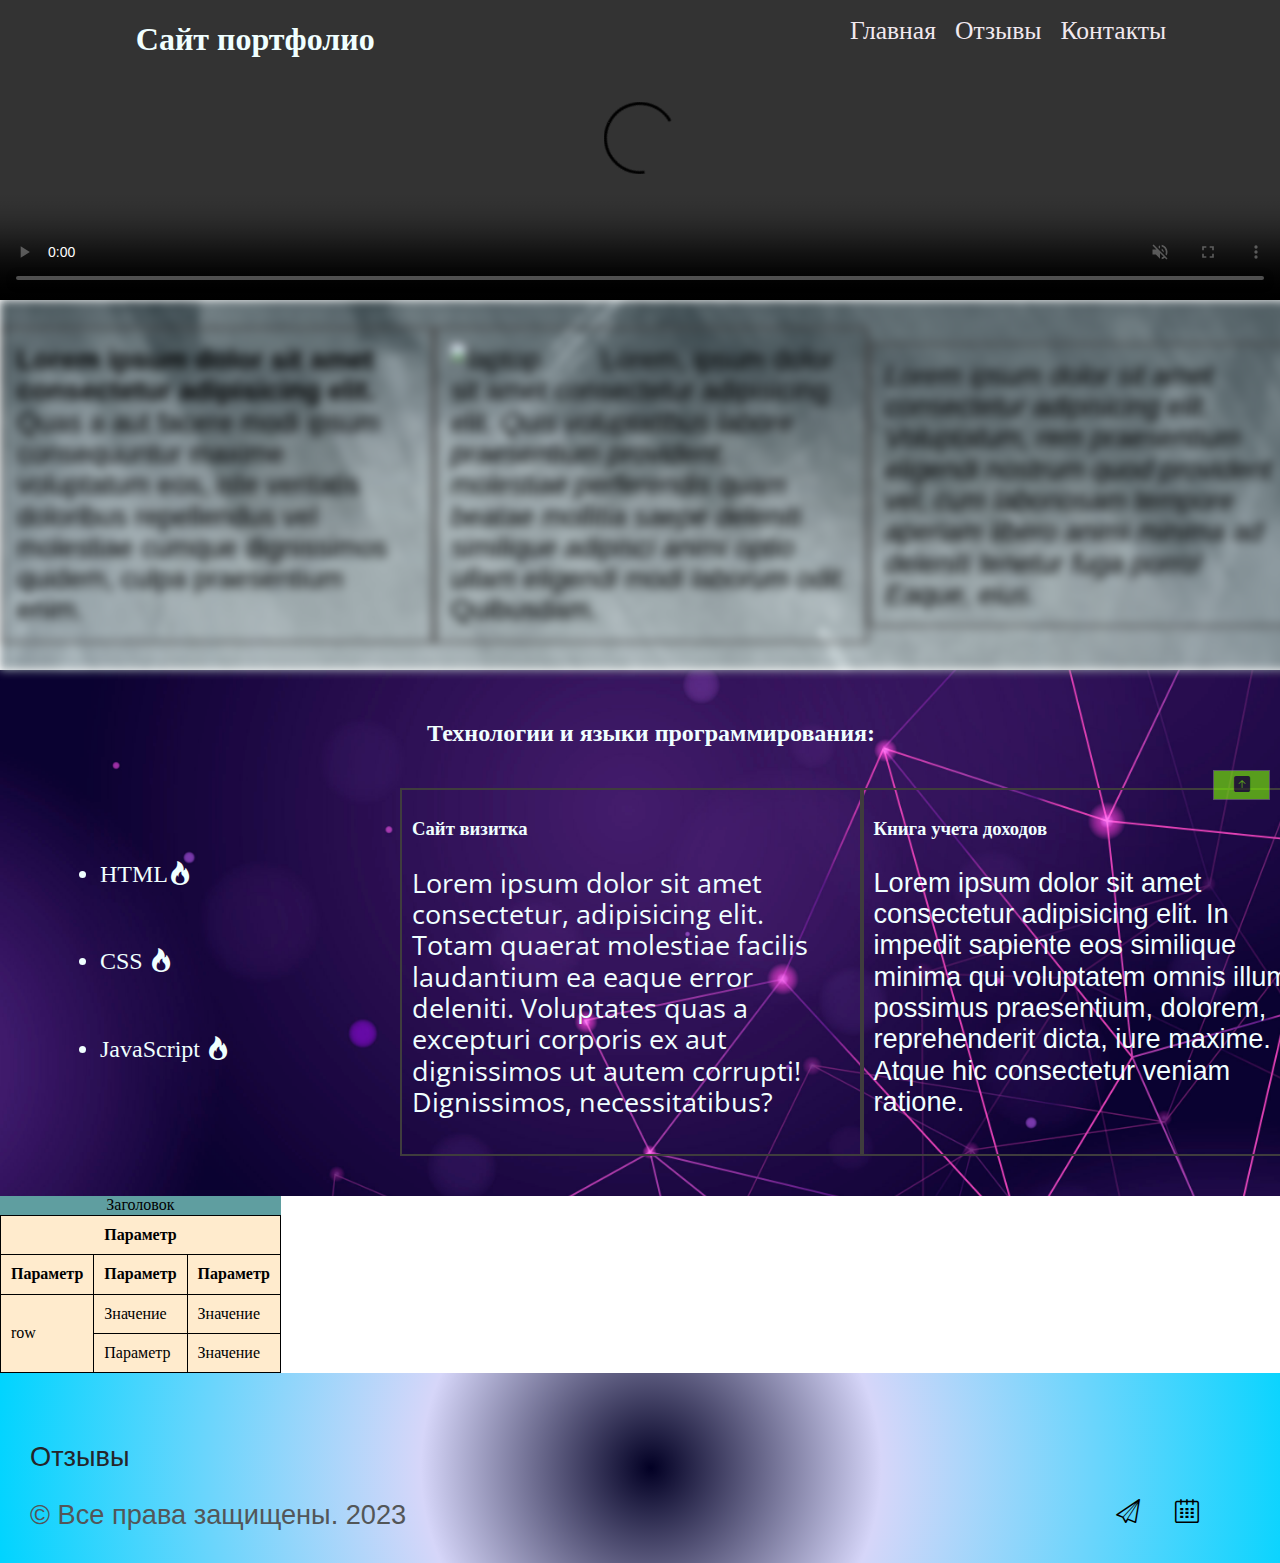
==== index.html @ 44b33fc6 "1-html-css-hw3.13" ====
<!DOCTYPE html>
<html lang="en">
  <head>
    <meta charset="UTF-8" />
    <meta name="viewport" content="width=device-width, initial-scale=1.0" />
    <!-- <link rel="stylesheet" href="./global.css" /> -->
    <link rel="stylesheet" href="./style.css" />
    <!-- <link rel="stylesheet" href="./media-mobile.css" /> -->
    <link rel="stylesheet" href="./normalize.css">
    <link rel="stylesheet" href="./font/opensans/opensans.css" />
    <link
      rel="stylesheet"
      href="https://cdn.jsdelivr.net/npm/bootstrap-icons@1.11.2/font/bootstrap-icons.min.css"
    />
    <link rel="stylesheet" href="./font/glyphter-font/css/Glyphter.css" />
    <title>Портфолио</title>
  </head>
  <body>
    <!-- start header -->
<div class="container">
    <header class="header_flex card" id="header">
      <h1>Сайт портфолио</h1>
      <input type="checkbox" class="menu-checkbox" id="menu-checkbox">
      <label for="menu-checkbox" class="lines-container"><span class="lines-item"></span></label>
      <div class="header_video">
        <video
          class="video"
          controls
          loop="loop"
          autoplay=""
          muted
          preload="metadata"
        >
          <source src="./video/videoback.mp4" type="video/mp4" />
          <source src="./video/videoback.mp4" type="video/webm" />

          <p>Ваш браузер не поддерживает HTML5 видео.</p>
        </video>
      </div>
      
      <ul class="menu">
        <li class="menu_link"><a href="#">Главная</a></li>
        <li class="menu_link"><a href="#">Отзывы</a></li>
        <li class="menu_link"><a href="#">Контакты</a></li>
      </ul>
    
    </header>

    <!-- end header -->

    <!-- start about -->
    <div class=" card about">
      <div class="blur-image program_lang_flex">
        <p>
          <span class="bold"
            >Lorem ipsum dolor sit amet consectetur adipisicing elit.</span
          >
          Quas a aut facere modi ipsum consequuntur maxime voluptatum eos, iste
          veritatis doloribus repellendus vel molestiae cumque dignissimos
          quidem, culpa praesentium enim.
        </p>
        <p>
          <img
            src="./img/high-blur.jpg"
            alt="laptop"
            width="150"
            class="flow-around"
          />
          Lorem, ipsum dolor sit amet consectetur adipisicing elit.<span
            class="italic"
          >
            Quis voluptatibus labore praesentium provident, molestiae
            perferendis quam beatae mollitia saepe deleniti similique adipisci
            animi optio ullam eligendi modi laborum odit.</span
          >
          Quibusdam.
        </p>
        <p class="italic">
          Lorem ipsum dolor sit amet consectetur adipisicing elit. Voluptatum,
          rem praesentium eligendi nostrum quod provident vel, cum laboriosam
          tempore aperiam libero animi minima ad deleniti tenetur fuga porro!
          Eaque, eius.
        </p>
      </div>
    </div>

    <!-- end about -->

    <!-- start container_program_lang -->

    <div class="container_program_lang card">
      <h2>Технологии и языки программирования:</h2>
      <div class="program_lang_flex">
        <ul class="program_lang-item">
          <li class="program_lang-li-transform">HTML<i class="bi bi-fire"></i></li>
          <li class="program_lang-li-transform">CSS <i class="bi bi-fire"></i></li>
          <li class="program_lang-li-transform">JavaScript <i class="bi bi-fire"></i></li>
        </ul>

        <div class="projects1 animation-colors">
          <h3>Сайт визитка</h3>

          <p class="opensans">
            Lorem ipsum dolor sit amet consectetur, adipisicing elit. Totam
            quaerat molestiae facilis laudantium ea eaque error deleniti.
            Voluptates quas a excepturi corporis ex aut dignissimos ut autem
            corrupti! Dignissimos, necessitatibus?
          </p>
        </div>
        <div class="projects2">
          <h3>Книга учета доходов</h3>
          <p>
            Lorem ipsum dolor sit amet consectetur adipisicing elit. In impedit
            sapiente eos similique minima qui voluptatem omnis illum possimus
            praesentium, dolorem, reprehenderit dicta, iure maxime. Atque hic
            consectetur veniam ratione.
          </p>
        </div>
      </div>
    </div>
    <!-- end container_program_lang -->

    <!-- start table -->
<div class="table_block card">
    <table class="table">
      <caption class="table_caption">
        Заголовок
      </caption>
      <tr>
        <th colspan="3">Параметр</th>
      </tr>
      <tr>
        <th>Параметр</th>
        <th>Параметр</th>
        <th>Параметр</th>
      </tr>
      <tr>
        <td rowspan="2">row</td>
        <td>Значение</td>
        <td>Значение</td>
      </tr>
      <tr>
        <td>Параметр</td>
        <td>Значение</td>
      </tr>
    </table>
  </div>
    <!-- end table -->

    <!-- start footer -->
    <footer class="footer card">
      <p><a href="reviews.html">Отзывы</a></p>
      <span class="icon-calenda"></span>
      <span class="icon-cont"></span>
      <p class="footer_text">&copy; Все права защищены. 2023</p>
    </footer>
    <div class="fixed">
      <a href="#header"><i class="bi bi-arrow-up-square-fill"></i></a>
    </div>
  </div>
  </body>
</html>
---- global.css ----
body {
  box-sizing: border-box;
  margin: 0;
 background:green;
}

h1{
position: relative;
z-index: 2;
color: azure;
margin-top: 10px;
}

.opensans{
  font-family: 'Open Sans', sans-serif;
}

.bold {
 font-weight: bold;
}
.italic {
 font-style: italic;
 margin: 0;
}

a:link{

  color: rgb(37, 37, 41);
  text-decoration: none;
}

a:visited {
  color: blueviolet;
}

a:hover {
  color: blue;
  text-decoration: underline;
}

a:active{
  color: rgb(195, 30, 30);
}

/* start grid reviews */

.container{
  max-width: 1400px;
  margin: 100px auto;
  display: grid;
  grid-template-columns: repeat(1fr) ;
   margin: auto;
   gap: 30px; 
}

.card_purple{
  background:purple;
}

.card_gray{
  background: gray;
}

.card_black{
  background:black;
  color:aliceblue;
}

.card:nth-of-type(1){
  grid-column: 1 / 3;
}

.card:nth-of-type(4){
  grid-column: 2 / 4;
}

.card:nth-of-type(5){
  grid-column: 4;
  grid-row: 1 / 3;
}


/* end grid reviews */

@media screen and (max-width: 768px){

  .container{
    /* width: 100%; */
   
    grid-template-columns: 1fr;
 
  }

  .card:nth-of-type(1){
    grid-column: 1;
  }
  
  .card:nth-of-type(4){
    grid-column: 1;
  }
  
  .card:nth-of-type(5){
    grid-column: 1;
    grid-row: 5;
  }
}
---- style.css ----
body {
  box-sizing: border-box;
  margin: 0;
}

h1{
position: relative;
z-index: 2;
color: azure;
margin-top: 10px;
}

.opensans{
  font-family: 'Open Sans', sans-serif;
}

.bold {
 font-weight: bold;
}
.italic {
 font-style: italic;
 margin: 0;
}

a:link{

  color: rgb(37, 37, 41);
  text-decoration: none;
}

a:visited {
  color: blueviolet;
}

a:hover {
  color: blue;
  text-decoration: underline;
}

a:active{
  color: rgb(195, 30, 30);
}


p {
  font-family: Helvetica, Arial, sans-serif;
  font-size: 1.7rem;
}

/* start grid */
.container{
 
  display: grid;
  grid-template-rows: repeat(auto-fill,minmax(300px,1fr)) ;
   margin: auto;
  
}


/* end grid */

/* start header */

.header_flex {
  display: flex;
  flex-wrap: wrap;
  justify-content: space-evenly;
  position: relative;
  min-height: 25vh;
  width: 100%;
  /* height: 50px; */
}

.header_video {
  position: absolute;
  left: 0;
  top: 0;
  bottom: 0;
  z-index: 1;
  width: 100%;
  height: 100%;
  overflow: hidden;
}


.header_video .video {
  position: absolute;
  left: 50%;
  top: 50%;
  transform: translate(-50%, -50%);
  min-width: 100%;
  min-height: 100%;
}

.menu {
  position: relative; 
  /* left: 150px; */
}

.menu li {
  position: relative; 
  z-index: 2;
  display: inline;
  padding-left: 15px;
  font-size: 1.6em;
} 

.menu_link a:link {
  color: rgb(241, 233, 239);
}

.menu_link a:visited {
  color: #594b91;
}

.menu_link a{
  transition-property: all;
  transition-duration: 1s;
  transition-delay: .4s;
}

.menu_link a:hover {
  color: rgb(134, 19, 19);
  text-decoration: none;
}

.header p {
  margin-top: 0;
}
/* end header */

/* start about  */

.blur-image p {
  padding: 15px;
  width: 400px;
  border: 2px solid rgb(63, 61, 61);
}

.blur-image {
  background-image: url(./img/grey-back.jpg);
  background-size: cover;
  filter: blur(5px); /* Размытие изображения */
  transition: 1s; /* Время перехода */
}
.blur-image:hover {
  filter: blur(0); /* Отменяем размытие */
}

.flow-around {
  float: left;
}

/* end about */

/* start program_lang */
.container_program_lang {
  background-image: url("img/backgroundProjects.jpg");
  background-size: cover;
}

.program_lang_flex {
  display: flex;
  /* flex-wrap: wrap; */
  justify-content: space-around;
  align-items: center;
  
}

.container_program_lang h2 {
  text-align: center;
  color: azure;
  padding-top: 50px;
  margin: auto;
}

.program_lang-item li {
  width: 200px;
  font-size: 1.5rem;
  color: azure;
  padding-bottom: 20px;
  padding-right: 60px;
  margin: 40px;
  margin-left: 60px;

}


.program_lang-li-transform:hover{
transform: scale(1.4,2);
color:red;
}

.projects1,
.projects2 {
  padding: 10px;
  margin: 40px 0;
  border: 2px solid rgb(63, 61, 61);
  color: azure;
/* padding: 50px; */

}

@keyframes colors{
0% {background-color:darkslategray}
25%{background-color:aquamarine}
50%{background-color:cornflowerblue}
100%{background-color:rgb(240, 188, 17);}
}

.animation-colors{
 animation-name: colors;
 animation-duration: 2s;
 animation-delay: .8s;
 animation-iteration-count: infinite;
 animation-timing-function: liner;
}

.animation-colors:hover{
  animation-play-state: paused;
}

/* end program_lang */

/* start table */

.table_block{
  background-image: url("./img/dirty-pattern-paint-room-block.jpg")
}

.table {
  background-color:blanchedalmond;
  padding: 10px;
  border-collapse: collapse;
}

.table_caption{
  background-color:cadetblue;
}

.table td,
table th {
  border: 1px black solid;
  padding: 10px;
}
/* end table*/

/* start footer */

.footer {
  padding-left: 30px;
  padding-top: 40px;
  height: 150px;
  background: rgb(2, 0, 36);
  background: radial-gradient(
    circle,
    rgba(2, 0, 36, 1) 0%,
    rgba(214, 214, 249, 1) 35%,
    rgba(0, 212, 255, 1) 100%
  );
}
.footer_text {
  color: rgb(83, 86, 88);
}

.icon-calenda {
  position: absolute;
  right: 80px;
  font-size: 1.5rem;
}

.icon-cont {
  position: absolute;
  right: 140px;
  font-size: 1.5rem;
}

/* end footer */

.fixed {
  background-color: chartreuse;
  border: 1px solid gray;
  width: 45px;
  text-align: center;
  padding: 5px;
  position: fixed;
  right: 10px;
  bottom: 100px;
  opacity: 0.6;
}

.fixed a {
  display: block;
}

.fixed:hover {
  opacity: 1;
}

/* start @media */

@media screen and (max-width: 768px){


body{
  grid-template-columns: 1fr;
  grid-template-rows:repeat(2.100px)  1fr minmax(30px, 80px);
  grid-template-areas: 
  'header'
  'about'
  'container_program_lang'
  'table_block'
  /* 'footer' */
  ;

  .program_lang_flex {
    display: flex;
    flex-wrap: wrap;
    justify-content: space-around;
    align-items: center;
    
  }

}
footer{
  display: none;
}
}

/* end @media */
---- media-mobile.css ----
body{
  margin: 0;
}

ul{
  list-style: none;
}

a{
  text-decoration: none;
}

/* .blur-image p{
  width: auto;
} */

h1{
  display: inline-block;
  text-transform: capitalize;
  margin-left: 15px;
}

.nav{
  /* display: block; */
  width: 100%;
  height: 100%;
  position: fixed;
  background-color:red;
  overflow: hidden;
  top: 80px;
  max-height: 0;
  transition: max-height .7s linear;
}

.menu a {
  display: block;
  padding: 20px;
  color:aqua;
}

.menu a:hover{
  background-color:black;
}

.header_flex{
  width: 100%;
  padding-top: 7px;
  padding-bottom: 5px;
  background-color:burlywood;
  box-shadow: 1px 1px 5px 0px;
  position: sticky;
  top:0;
}

.lines-container{
padding: 40px 20px;
float: right;
cursor: pointer;
}

.lines-item{
background:red;
display: block;
height: 2px;
width: 24px;
position: relative;
z-index: 5;
}
.lines-item::before,
.lines-item::after{
  background:red;
  display: block;
  width: 100%;
  content:'';
  height: 100%;
  position: absolute;
  transition: all .25s linear;
}

.menu-checkbox{
  display: none;
}

.lines-item::before{
  top: 7px;
}

.lines-item::after{
  top: -7px;
}

.menu-checkbox{
  display: none;
}

.menu-checkbox:checked ~ .nav {
  max-height: 100%;
}

.menu-checkbox:checked ~ .lines-container .lines-item{
  background: transparent;
}

.menu-checkbox:checked ~ .lines-container .lines-item::before{
  transform: rotate(-45deg);
  top: 0;
}

.menu-checkbox:checked ~ .lines-container .lines-item::after{
  transform: rotate(45deg);
  top: 0;
}


@media screen and (min-width: 768px) {
  
.nav{
  position: relative;
  float: right;
  width: fit-content;
  max-height: none;
  top:0;
  background-color:burlywood;
}

.menu li{
 float:left;
}

.menu a{
  color: black;
}

.menu a:hover{
  background-color: transparent;
  color:aquamarine;
}

.lines-container{
  display: none ;
}


}
---- font/opensans/opensans.css ----
@font-face {
	font-family: 'Open Sans';
	src: url('OpenSans-Light.woff2') format('woff2'), url('OpenSans-Light.woff') format('woff');
	font-weight: 300;
	font-style: normal;
}
@font-face {
	font-family: 'Open Sans';
	src: url('OpenSans-LightItalic.woff2') format('woff2') ,url('OpenSans-LightItalic.woff') format('woff');
	font-weight: 300;
	font-style: italic;
}
@font-face {
	font-family: 'Open Sans';
	src: url('OpenSans-Regular.woff2') format('woff2'), url('OpenSans-Regular.woff') format('woff');
	font-weight: 400;
	font-style: normal;
}
@font-face {
	font-family: 'Open Sans';
	src: url('OpenSans-Italic.woff2') format('woff2'), url('OpenSans-Italic.woff') format('woff');
	font-weight: 400;
	font-style: italic;
}
@font-face {
	font-family: 'Open Sans';
	src: url('OpenSans-Medium.woff2') format('woff2'), url('OpenSans-Medium.woff') format('woff');
	font-weight: 500;
	font-style: normal;
}
@font-face {
	font-family: 'Open Sans';
	src: url('OpenSans-MediumItalic.woff2') format('woff2'), url('OpenSans-MediumItalic.woff') format('woff');
	font-weight: 500;
	font-style: italic;
}
@font-face {
	font-family: 'Open Sans';
	src: url('OpenSans-SemiBold.woff2') format('woff2'), url('OpenSans-SemiBold.woff') format('woff');
	font-weight: 600;
	font-style: normal;
}
@font-face {
	font-family: 'Open Sans';
	src: url('OpenSans-SemiBoldItalic.woff2') format('woff2'), url('OpenSans-SemiBoldItalic.woff') format('woff');
	font-weight: 600;
	font-style: italic;
}
@font-face {
	font-family: 'Open Sans';
	src: url('OpenSans-Bold.woff2') format('woff2'), url('OpenSans-Bold.woff') format('woff');
	font-weight: 700;
	font-style: normal;
}
@font-face {
	font-family: 'Open Sans';
	src: url('OpenSans-BoldItalic.woff2') format('woff2'), url('OpenSans-BoldItalic.woff') format('woff');
	font-weight: 700;
	font-style: italic;
}
@font-face {
	font-family: 'Open Sans';
	src: url('OpenSans-ExtraBold.woff2') format('woff2'), url('OpenSans-ExtraBold.woff') format('woff');
	font-weight: 800;
	font-style: normal;
}
@font-face {
	font-family: 'Open Sans';
	src: url('OpenSans-ExtraBoldItalic.woff2') format('woff2'), url('OpenSans-ExtraBoldItalic.woff') format('woff');
	font-weight: 800;
	font-style: italic;
}
---- font/glyphter-font/css/Glyphter.css ----
/* Generated by Glyphter (http://www.glyphter.com) on  Sun Dec 10 2023*/
@font-face {
    font-family: 'Glyphter';
    src: url('../fonts/Glyphter.eot');
    src: url('../fonts/Glyphter.eot?#iefix') format('embedded-opentype'),
         url('../fonts/Glyphter.woff') format('woff'),
         url('../fonts/Glyphter.ttf') format('truetype'),
         url('../fonts/Glyphter.svg#Glyphter') format('svg');
    font-weight: normal;
    font-style: normal;
}
[class*='icon-']:before{
	display: inline-block;
   font-family: 'Glyphter';
   font-style: normal;
   font-weight: normal;
   line-height: 1;
   -webkit-font-smoothing: antialiased;
   -moz-osx-font-smoothing: grayscale
}
.icon-calenda:before{content:'\0041';}
.icon-cont:before{content:'\0043';}
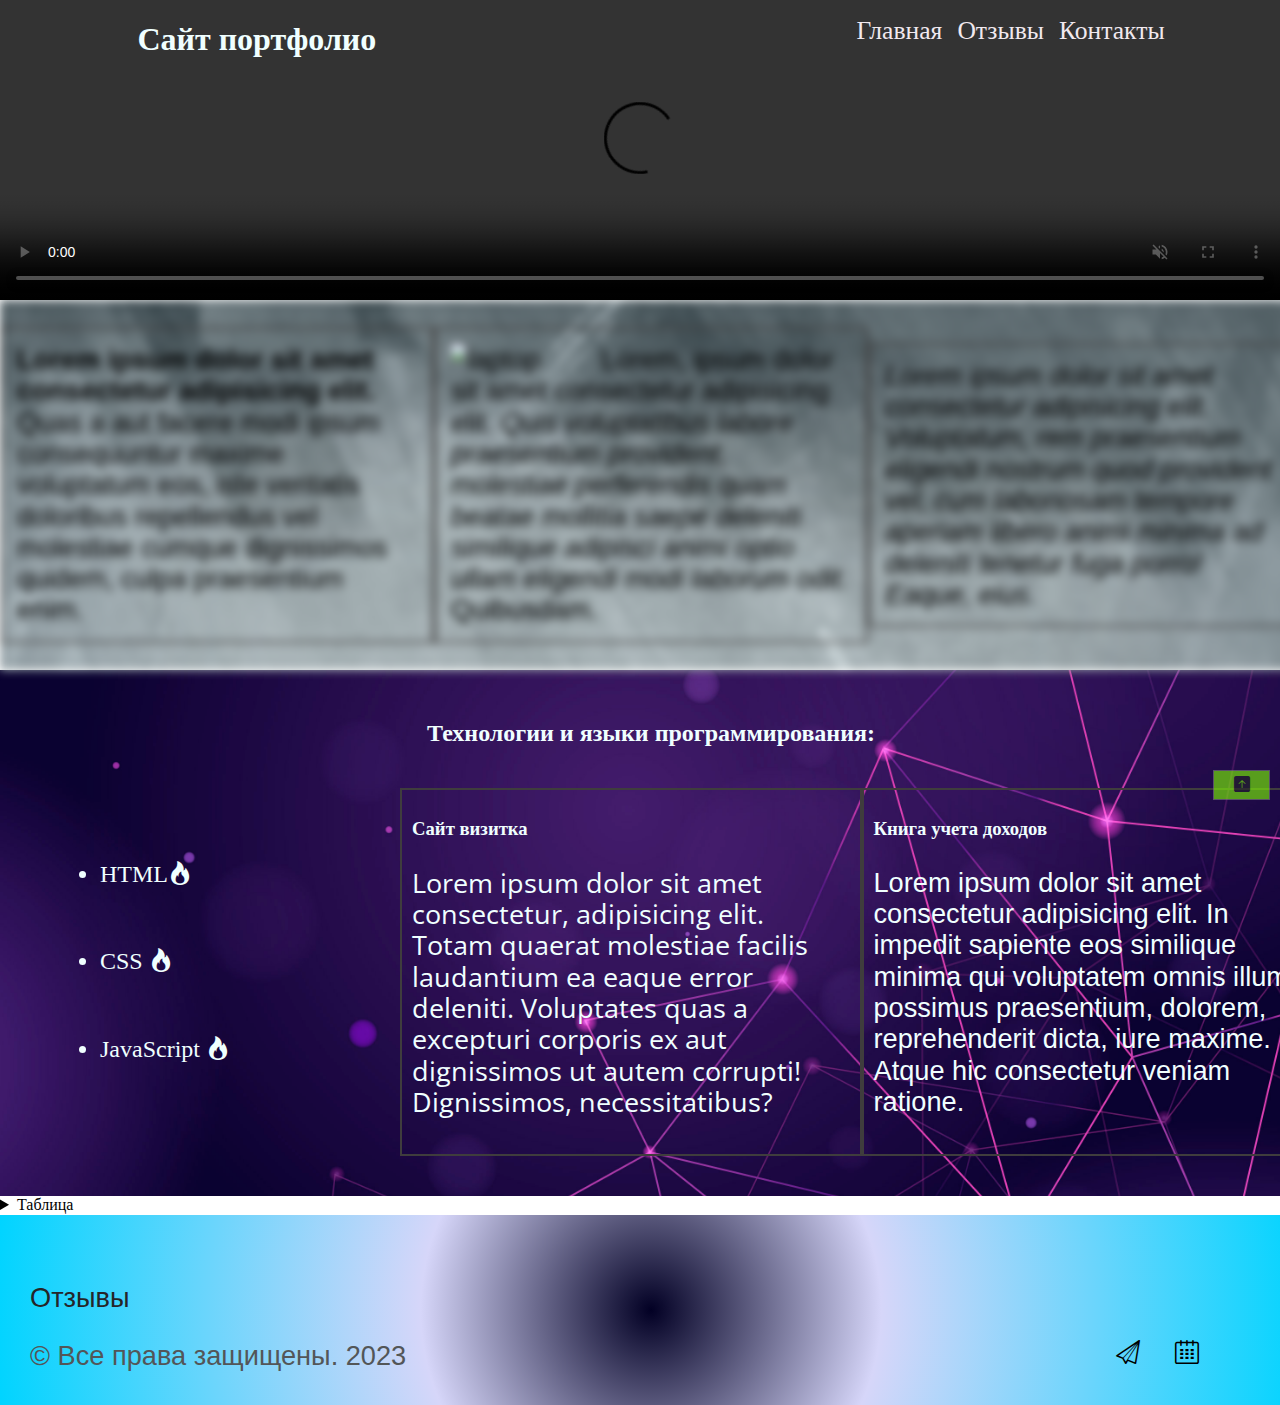
==== commit e656ad34: "add" ====
--- a/index.html
+++ b/index.html
@@ -37,19 +37,19 @@
           <p>Ваш браузер не поддерживает HTML5 видео.</p>
         </video>
       </div>
-      
+      <nav>
       <ul class="menu">
         <li class="menu_link"><a href="#">Главная</a></li>
         <li class="menu_link"><a href="#">Отзывы</a></li>
         <li class="menu_link"><a href="#">Контакты</a></li>
       </ul>
-    
+    </nav>
     </header>
 
     <!-- end header -->
 
     <!-- start about -->
-    <div class=" card about">
+    <main class=" card about">
       <div class="blur-image program_lang_flex">
         <p>
           <span class="bold"
@@ -82,7 +82,7 @@
           Eaque, eius.
         </p>
       </div>
-    </div>
+    </main>
 
     <!-- end about -->
 
@@ -97,7 +97,7 @@
           <li class="program_lang-li-transform">JavaScript <i class="bi bi-fire"></i></li>
         </ul>
 
-        <div class="projects1 animation-colors">
+        <section class="projects1 animation-colors">
           <h3>Сайт визитка</h3>
 
           <p class="opensans">
@@ -106,8 +106,8 @@
             Voluptates quas a excepturi corporis ex aut dignissimos ut autem
             corrupti! Dignissimos, necessitatibus?
           </p>
-        </div>
-        <div class="projects2">
+        </section>
+        <section class="projects2">
           <h3>Книга учета доходов</h3>
           <p>
             Lorem ipsum dolor sit amet consectetur adipisicing elit. In impedit
@@ -115,13 +115,14 @@
             praesentium, dolorem, reprehenderit dicta, iure maxime. Atque hic
             consectetur veniam ratione.
           </p>
-        </div>
+        </section>
       </div>
     </div>
     <!-- end container_program_lang -->
 
     <!-- start table -->
-<div class="table_block card">
+<details class="table_block card">
+  <summary>Таблица</summary>
     <table class="table">
       <caption class="table_caption">
         Заголовок
@@ -144,7 +145,7 @@
         <td>Значение</td>
       </tr>
     </table>
-  </div>
+  </details>
     <!-- end table -->
 
     <!-- start footer -->
--- a/global.css
+++ b/global.css
@@ -48,10 +48,13 @@
   max-width: 1400px;
   margin: 100px auto;
   display: grid;
-  grid-template-columns: repeat(1fr) ;
-   margin: auto;
+  grid-template-columns: repeat(3, 1fr);;
    gap: 30px; 
 }
+
+.card{
+  padding: 20px;
+    }
 
 .card_purple{
   background:purple;
@@ -88,7 +91,11 @@
     /* width: 100%; */
    
     grid-template-columns: 1fr;
- 
+    
+  }
+
+  .card{
+padding: 20px;
   }
 
   .card:nth-of-type(1){
--- a/style.css
+++ b/style.css
@@ -93,6 +93,7 @@
 }
 
 .menu {
+  display: flex;
   position: relative; 
   /* left: 150px; */
 }
@@ -100,9 +101,10 @@
 .menu li {
   position: relative; 
   z-index: 2;
-  display: inline;
+  /* display: inline; */
   padding-left: 15px;
   font-size: 1.6em;
+  list-style-type: none;
 } 
 
 .menu_link a:link {
@@ -243,6 +245,7 @@
   border: 1px black solid;
   padding: 10px;
 }
+
 /* end table*/
 
 /* start footer */
@@ -310,8 +313,47 @@
   'about'
   'container_program_lang'
   'table_block'
-  /* 'footer' */
+  
   ;
+
+  h1{
+   
+    /* position: relative; */
+    z-index: 2;
+    color: azure;
+    margin-top: 10px;
+    font-size: 1.6rem;
+    }
+
+    .header_flex {
+      display: flex;
+      flex-wrap: wrap;
+      justify-content: center;
+      /* position: relative; */
+      min-height: 25vh;
+      width: 100%;
+      z-index: 5;
+    }
+
+  .menu {
+    display: flex;
+    /* position: relative;  */
+    flex-wrap: wrap;
+    flex-direction: column;
+    /* left: 150px; */
+
+    z-index: 2;
+  }
+  
+  .menu li {
+    /* position: relative;  */
+    z-index: 2;
+    
+    padding-left: 15px;
+    font-size: 1.6rem;
+    list-style-type: none;
+    /* left: -80%; */
+  } 
 
   .program_lang_flex {
     display: flex;
--- a/media-mobile.css
+++ b/media-mobile.css
@@ -91,9 +91,6 @@
   top: -7px;
 }
 
-.menu-checkbox{
-  display: none;
-}
 
 .menu-checkbox:checked ~ .nav {
   max-height: 100%;
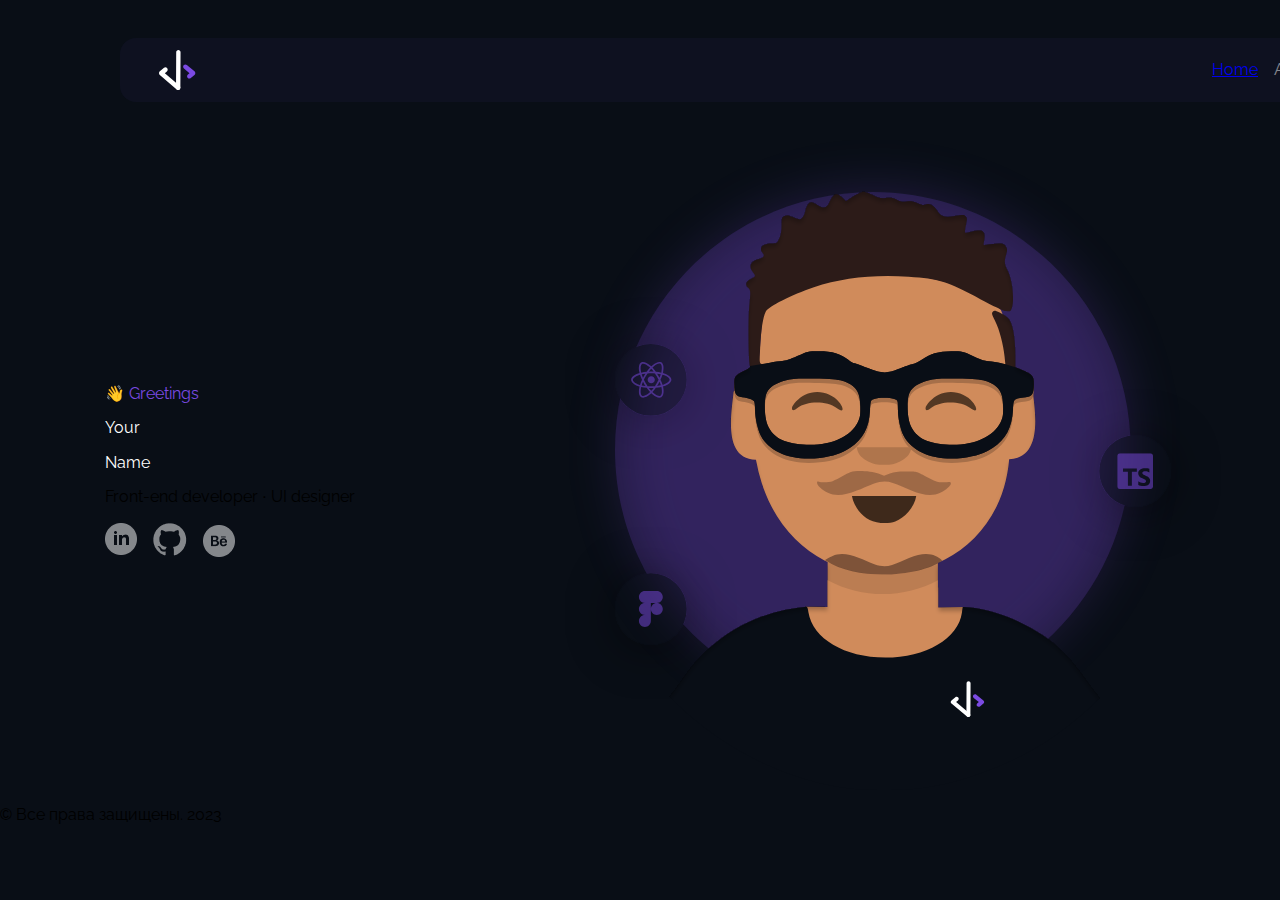
==== commit ff7f34b1: "Add" ====
--- a/index.html
+++ b/index.html
@@ -3,161 +3,50 @@
   <head>
     <meta charset="UTF-8" />
     <meta name="viewport" content="width=device-width, initial-scale=1.0" />
-    <!-- <link rel="stylesheet" href="./global.css" /> -->
     <link rel="stylesheet" href="./style.css" />
-    <!-- <link rel="stylesheet" href="./media-mobile.css" /> -->
-    <link rel="stylesheet" href="./normalize.css">
-    <link rel="stylesheet" href="./font/opensans/opensans.css" />
-    <link
-      rel="stylesheet"
-      href="https://cdn.jsdelivr.net/npm/bootstrap-icons@1.11.2/font/bootstrap-icons.min.css"
-    />
-    <link rel="stylesheet" href="./font/glyphter-font/css/Glyphter.css" />
-    <title>Портфолио</title>
+    <link rel="stylesheet" href="./normalize.css" />
+    <link rel="stylesheet" href="./font/raleway.css" />
+
+    <title>HTML/CSS-English</title>
   </head>
   <body>
-    <!-- start header -->
-<div class="container">
-    <header class="header_flex card" id="header">
-      <h1>Сайт портфолио</h1>
-      <input type="checkbox" class="menu-checkbox" id="menu-checkbox">
-      <label for="menu-checkbox" class="lines-container"><span class="lines-item"></span></label>
-      <div class="header_video">
-        <video
-          class="video"
-          controls
-          loop="loop"
-          autoplay=""
-          muted
-          preload="metadata"
-        >
-          <source src="./video/videoback.mp4" type="video/mp4" />
-          <source src="./video/videoback.mp4" type="video/webm" />
+    <div class="container">
+      
+        <nav class="nav">
+          
+          <ul class="menu">
+            <img src="./img/logo.svg" alt="Logo" class="menu-logo menu_link">
+            <li class="menu_link"><a href="#" class="menu-text-home">Home</a></li>
+            <li class="menu_link"><a href="#" class="menu-text">About me</a></li>
+            <li class="menu_link"><a href="#" class="menu-text">Portfolio</a></li>
+            <li class="menu_link"><a href="#" class="menu-text">Skills</a></li>
+            <li class="menu_link"><a href="#" class="menu-text">Career</a></li>
+            <li class="menu_link"><a href="#" class="menu-text">Recommendations</a></li>
+            <li class="menu_link"><a href="#" class="menu-text">Contacts</a></li>
+           
 
-          <p>Ваш браузер не поддерживает HTML5 видео.</p>
-        </video>
-      </div>
-      <nav>
-      <ul class="menu">
-        <li class="menu_link"><a href="#">Главная</a></li>
-        <li class="menu_link"><a href="#">Отзывы</a></li>
-        <li class="menu_link"><a href="#">Контакты</a></li>
-      </ul>
-    </nav>
-    </header>
+          </ul>
+        </nav>
+        <header class="header">
+        <div class="header-item">
+          <p class="header-greeatings">👋 Greetings</p>
+          <p class="header-yourname">Your</p>
+          <p class="header-yourname">Name</p>
+          <p>Front-end developer · UI designer</p>
+          <img src="./img/social-medias.png" alt="socialmedias">
+        </div>
+        <img src="./img/avatar-andIcons.svg" alt="avatar-andIcons" />
+        <div class="header-item">
+          <p>Download CV</p>
+          <p class="header-item-watsapplogo">Let’s chat on WhatsApp</p>
+        </div>
+        <div class="header-item"></div>
+      </section>
+      </header>
 
-    <!-- end header -->
-
-    <!-- start about -->
-    <main class=" card about">
-      <div class="blur-image program_lang_flex">
-        <p>
-          <span class="bold"
-            >Lorem ipsum dolor sit amet consectetur adipisicing elit.</span
-          >
-          Quas a aut facere modi ipsum consequuntur maxime voluptatum eos, iste
-          veritatis doloribus repellendus vel molestiae cumque dignissimos
-          quidem, culpa praesentium enim.
-        </p>
-        <p>
-          <img
-            src="./img/high-blur.jpg"
-            alt="laptop"
-            width="150"
-            class="flow-around"
-          />
-          Lorem, ipsum dolor sit amet consectetur adipisicing elit.<span
-            class="italic"
-          >
-            Quis voluptatibus labore praesentium provident, molestiae
-            perferendis quam beatae mollitia saepe deleniti similique adipisci
-            animi optio ullam eligendi modi laborum odit.</span
-          >
-          Quibusdam.
-        </p>
-        <p class="italic">
-          Lorem ipsum dolor sit amet consectetur adipisicing elit. Voluptatum,
-          rem praesentium eligendi nostrum quod provident vel, cum laboriosam
-          tempore aperiam libero animi minima ad deleniti tenetur fuga porro!
-          Eaque, eius.
-        </p>
-      </div>
-    </main>
-
-    <!-- end about -->
-
-    <!-- start container_program_lang -->
-
-    <div class="container_program_lang card">
-      <h2>Технологии и языки программирования:</h2>
-      <div class="program_lang_flex">
-        <ul class="program_lang-item">
-          <li class="program_lang-li-transform">HTML<i class="bi bi-fire"></i></li>
-          <li class="program_lang-li-transform">CSS <i class="bi bi-fire"></i></li>
-          <li class="program_lang-li-transform">JavaScript <i class="bi bi-fire"></i></li>
-        </ul>
-
-        <section class="projects1 animation-colors">
-          <h3>Сайт визитка</h3>
-
-          <p class="opensans">
-            Lorem ipsum dolor sit amet consectetur, adipisicing elit. Totam
-            quaerat molestiae facilis laudantium ea eaque error deleniti.
-            Voluptates quas a excepturi corporis ex aut dignissimos ut autem
-            corrupti! Dignissimos, necessitatibus?
-          </p>
-        </section>
-        <section class="projects2">
-          <h3>Книга учета доходов</h3>
-          <p>
-            Lorem ipsum dolor sit amet consectetur adipisicing elit. In impedit
-            sapiente eos similique minima qui voluptatem omnis illum possimus
-            praesentium, dolorem, reprehenderit dicta, iure maxime. Atque hic
-            consectetur veniam ratione.
-          </p>
-        </section>
-      </div>
+      <footer>
+        <p class="footer_text">&copy; Все права защищены. 2023</p>
+      </footer>
     </div>
-    <!-- end container_program_lang -->
-
-    <!-- start table -->
-<details class="table_block card">
-  <summary>Таблица</summary>
-    <table class="table">
-      <caption class="table_caption">
-        Заголовок
-      </caption>
-      <tr>
-        <th colspan="3">Параметр</th>
-      </tr>
-      <tr>
-        <th>Параметр</th>
-        <th>Параметр</th>
-        <th>Параметр</th>
-      </tr>
-      <tr>
-        <td rowspan="2">row</td>
-        <td>Значение</td>
-        <td>Значение</td>
-      </tr>
-      <tr>
-        <td>Параметр</td>
-        <td>Значение</td>
-      </tr>
-    </table>
-  </details>
-    <!-- end table -->
-
-    <!-- start footer -->
-    <footer class="footer card">
-      <p><a href="reviews.html">Отзывы</a></p>
-      <span class="icon-calenda"></span>
-      <span class="icon-cont"></span>
-      <p class="footer_text">&copy; Все права защищены. 2023</p>
-    </footer>
-    <div class="fixed">
-      <a href="#header"><i class="bi bi-arrow-up-square-fill"></i></a>
-    </div>
-  </div>
   </body>
 </html>
--- a/style.css
+++ b/style.css
@@ -1,372 +1,76 @@
-body {
-  box-sizing: border-box;
-  margin: 0;
+body{
+  background: #090E16;
+  ;
 }
 
-h1{
-position: relative;
-z-index: 2;
-color: azure;
-margin-top: 10px;
+.container{
+  width:1920px ;
+ 
 }
 
-.opensans{
-  font-family: 'Open Sans', sans-serif;
+/* start nav */
+
+.menu {
+  margin: 38px auto;
+  width: 1640px;
+height: 64px;
+/* top: 38px;
+left: 140px; */
+border-radius: 16px;
+/* opacity: 0.8; */
+  display: flex;
+  align-items:center;
+  /* position: relative;  */
+ justify-content: end;
+ background-color:#7B4AE20D;
+
+
 }
 
-.bold {
- font-weight: bold;
-}
-.italic {
- font-style: italic;
- margin: 0;
+.menu-logo{
+  position: relative;
+  right: 1000px;
 }
 
-a:link{
+.menu_link{
+  padding-right: 16px;
+  color: #FFFFFF80;
+  list-style-type: none;
+}
 
-  color: rgb(37, 37, 41);
+.menu-text{
+  color:#FFFFFF80;
   text-decoration: none;
 }
 
-a:visited {
-  color: blueviolet;
-}
 
-a:hover {
-  color: blue;
-  text-decoration: underline;
-}
+/* end nav */
+/* star header */
 
-a:active{
-  color: rgb(195, 30, 30);
+.header{
+  display: flex;
+  justify-content: space-around;
+  align-items:center;
 }
 
 
-p {
-  font-family: Helvetica, Arial, sans-serif;
-  font-size: 1.7rem;
+
+.header-item{
+ 
 }
 
-/* start grid */
-.container{
- 
-  display: grid;
-  grid-template-rows: repeat(auto-fill,minmax(300px,1fr)) ;
-   margin: auto;
-  
+.header-greeatings{
+  color: #7B4AE2;
+}
+
+.header-yourname{
+  color:#FFFFFF;
+}
+
+.header-item-watsapplogo{
+  img: url(./img/whatsapplogo.png);
+  color: #7B4AE280;
 }
 
 
-/* end grid */
-
-/* start header */
-
-.header_flex {
-  display: flex;
-  flex-wrap: wrap;
-  justify-content: space-evenly;
-  position: relative;
-  min-height: 25vh;
-  width: 100%;
-  /* height: 50px; */
-}
-
-.header_video {
-  position: absolute;
-  left: 0;
-  top: 0;
-  bottom: 0;
-  z-index: 1;
-  width: 100%;
-  height: 100%;
-  overflow: hidden;
-}
-
-
-.header_video .video {
-  position: absolute;
-  left: 50%;
-  top: 50%;
-  transform: translate(-50%, -50%);
-  min-width: 100%;
-  min-height: 100%;
-}
-
-.menu {
-  display: flex;
-  position: relative; 
-  /* left: 150px; */
-}
-
-.menu li {
-  position: relative; 
-  z-index: 2;
-  /* display: inline; */
-  padding-left: 15px;
-  font-size: 1.6em;
-  list-style-type: none;
-} 
-
-.menu_link a:link {
-  color: rgb(241, 233, 239);
-}
-
-.menu_link a:visited {
-  color: #594b91;
-}
-
-.menu_link a{
-  transition-property: all;
-  transition-duration: 1s;
-  transition-delay: .4s;
-}
-
-.menu_link a:hover {
-  color: rgb(134, 19, 19);
-  text-decoration: none;
-}
-
-.header p {
-  margin-top: 0;
-}
-/* end header */
-
-/* start about  */
-
-.blur-image p {
-  padding: 15px;
-  width: 400px;
-  border: 2px solid rgb(63, 61, 61);
-}
-
-.blur-image {
-  background-image: url(./img/grey-back.jpg);
-  background-size: cover;
-  filter: blur(5px); /* Размытие изображения */
-  transition: 1s; /* Время перехода */
-}
-.blur-image:hover {
-  filter: blur(0); /* Отменяем размытие */
-}
-
-.flow-around {
-  float: left;
-}
-
-/* end about */
-
-/* start program_lang */
-.container_program_lang {
-  background-image: url("img/backgroundProjects.jpg");
-  background-size: cover;
-}
-
-.program_lang_flex {
-  display: flex;
-  /* flex-wrap: wrap; */
-  justify-content: space-around;
-  align-items: center;
-  
-}
-
-.container_program_lang h2 {
-  text-align: center;
-  color: azure;
-  padding-top: 50px;
-  margin: auto;
-}
-
-.program_lang-item li {
-  width: 200px;
-  font-size: 1.5rem;
-  color: azure;
-  padding-bottom: 20px;
-  padding-right: 60px;
-  margin: 40px;
-  margin-left: 60px;
-
-}
-
-
-.program_lang-li-transform:hover{
-transform: scale(1.4,2);
-color:red;
-}
-
-.projects1,
-.projects2 {
-  padding: 10px;
-  margin: 40px 0;
-  border: 2px solid rgb(63, 61, 61);
-  color: azure;
-/* padding: 50px; */
-
-}
-
-@keyframes colors{
-0% {background-color:darkslategray}
-25%{background-color:aquamarine}
-50%{background-color:cornflowerblue}
-100%{background-color:rgb(240, 188, 17);}
-}
-
-.animation-colors{
- animation-name: colors;
- animation-duration: 2s;
- animation-delay: .8s;
- animation-iteration-count: infinite;
- animation-timing-function: liner;
-}
-
-.animation-colors:hover{
-  animation-play-state: paused;
-}
-
-/* end program_lang */
-
-/* start table */
-
-.table_block{
-  background-image: url("./img/dirty-pattern-paint-room-block.jpg")
-}
-
-.table {
-  background-color:blanchedalmond;
-  padding: 10px;
-  border-collapse: collapse;
-}
-
-.table_caption{
-  background-color:cadetblue;
-}
-
-.table td,
-table th {
-  border: 1px black solid;
-  padding: 10px;
-}
-
-/* end table*/
-
-/* start footer */
-
-.footer {
-  padding-left: 30px;
-  padding-top: 40px;
-  height: 150px;
-  background: rgb(2, 0, 36);
-  background: radial-gradient(
-    circle,
-    rgba(2, 0, 36, 1) 0%,
-    rgba(214, 214, 249, 1) 35%,
-    rgba(0, 212, 255, 1) 100%
-  );
-}
-.footer_text {
-  color: rgb(83, 86, 88);
-}
-
-.icon-calenda {
-  position: absolute;
-  right: 80px;
-  font-size: 1.5rem;
-}
-
-.icon-cont {
-  position: absolute;
-  right: 140px;
-  font-size: 1.5rem;
-}
-
-/* end footer */
-
-.fixed {
-  background-color: chartreuse;
-  border: 1px solid gray;
-  width: 45px;
-  text-align: center;
-  padding: 5px;
-  position: fixed;
-  right: 10px;
-  bottom: 100px;
-  opacity: 0.6;
-}
-
-.fixed a {
-  display: block;
-}
-
-.fixed:hover {
-  opacity: 1;
-}
-
-/* start @media */
-
-@media screen and (max-width: 768px){
-
-
-body{
-  grid-template-columns: 1fr;
-  grid-template-rows:repeat(2.100px)  1fr minmax(30px, 80px);
-  grid-template-areas: 
-  'header'
-  'about'
-  'container_program_lang'
-  'table_block'
-  
-  ;
-
-  h1{
-   
-    /* position: relative; */
-    z-index: 2;
-    color: azure;
-    margin-top: 10px;
-    font-size: 1.6rem;
-    }
-
-    .header_flex {
-      display: flex;
-      flex-wrap: wrap;
-      justify-content: center;
-      /* position: relative; */
-      min-height: 25vh;
-      width: 100%;
-      z-index: 5;
-    }
-
-  .menu {
-    display: flex;
-    /* position: relative;  */
-    flex-wrap: wrap;
-    flex-direction: column;
-    /* left: 150px; */
-
-    z-index: 2;
-  }
-  
-  .menu li {
-    /* position: relative;  */
-    z-index: 2;
-    
-    padding-left: 15px;
-    font-size: 1.6rem;
-    list-style-type: none;
-    /* left: -80%; */
-  } 
-
-  .program_lang_flex {
-    display: flex;
-    flex-wrap: wrap;
-    justify-content: space-around;
-    align-items: center;
-    
-  }
-
-}
-footer{
-  display: none;
-}
-}
-
-/* end @media */+/* end header */--- a/font/raleway.css
+++ b/font/raleway.css
@@ -0,0 +1,120 @@
+@font-face {
+	font-family: 'Raleway';
+	src: url('Raleway-Thin.woff2') format('woff2'), url('Raleway-Thin.woff') format('woff');
+	font-weight: 1;
+	font-style: normal;
+}
+@font-face {
+	font-family: 'Raleway';
+	src: url('Raleway-Thin.woff2') format('woff2'), url('Raleway-Thin.woff') format('woff');
+	font-weight: 100;
+	font-style: normal;
+}
+@font-face {
+	font-family: 'Raleway';
+	src: url('Raleway-ThinItalic.woff2') format('woff2') ,url('Raleway-ThinItalic.woff') format('woff');
+	font-weight: 100;
+	font-style: italic;
+}
+@font-face {
+	font-family: 'Raleway';
+	src: url('Raleway-ThinItalic.woff2') format('woff2') ,url('Raleway-ThinItalic.woff') format('woff');
+	font-weight: 1;
+	font-style: italic;
+}
+@font-face {
+	font-family: 'Raleway';
+	src: url('Raleway-ExtraLight.woff2') format('woff2') ,url('Raleway-ExtraLight.woff') format('woff');
+	font-weight: 200;
+	font-style: normal;
+}
+@font-face {
+	font-family: 'Raleway';
+	src: url('Raleway-ExtraLightItalic.woff2') format('woff2'), url('Raleway-ExtraLightItalic.woff') format('woff');
+	font-weight: 200;
+	font-style: italic;
+}
+@font-face {
+	font-family: 'Raleway';
+	src: url('Raleway-Light.woff2') format('woff2'), url('Raleway-Light.woff') format('woff');
+	font-weight: 300;
+	font-style: normal;
+}
+@font-face {
+	font-family: 'Raleway';
+	src: url('Raleway-LightItalic.woff2') format('woff2'), url('Raleway-LightItalic.woff') format('woff');
+	font-weight: 300;
+	font-style: italic;
+}
+@font-face {
+	font-family: 'Raleway';
+	src: url('Raleway-Regular.woff2') format('woff2'), url('Raleway-Regular.woff') format('woff');
+	font-weight: 400;
+	font-style: normal;
+}
+@font-face {
+	font-family: 'Raleway';
+	src: url('Raleway-Italic.woff2') format('woff2'), url('Raleway-Italic.woff') format('woff');
+	font-weight: 400;
+	font-style: italic;
+}
+@font-face {
+	font-family: 'Raleway';
+	src: url('Raleway-Medium.woff2') format('woff2'), url('Raleway-Medium.woff') format('woff');
+	font-weight: 500;
+	font-style: normal;
+}
+@font-face {
+	font-family: 'Raleway';
+	src: url('Raleway-MediumItalic.woff2') format('woff2'), url('Raleway-MediumItalic.woff') format('woff');
+	font-weight: 500;
+	font-style: italic;
+}
+@font-face {
+	font-family: 'Raleway';
+	src: url('Raleway-SemiBold.woff2') format('woff2'), url('Raleway-SemiBold.woff') format('woff');
+	font-weight: 600;
+	font-style: normal;
+}
+@font-face {
+	font-family: 'Raleway';
+	src: url('Raleway-SemiBoldItalic.woff2') format('woff2'), url('Raleway-SemiBoldItalic.woff') format('woff');
+	font-weight: 600;
+	font-style: italic;
+}
+@font-face {
+	font-family: 'Raleway';
+	src: url('Raleway-Bold.woff2') format('woff2'), url('Raleway-Bold.woff') format('woff');
+	font-weight: 700;
+	font-style: normal;
+}
+@font-face {
+	font-family: 'Raleway';
+	src: url('Raleway-BoldItalic.woff2') format('woff2'), url('Raleway-BoldItalic.woff') format('woff');
+	font-weight: 700;
+	font-style: italic;
+}
+@font-face {
+	font-family: 'Raleway';
+	src: url('Raleway-ExtraBold.woff2') format('woff2'), url('Raleway-ExtraBold.woff') format('woff');
+	font-weight: 800;
+	font-style: normal;
+}
+@font-face {
+	font-family: 'Raleway';
+	src: url('Raleway-ExtraBoldItalic.woff2') format('woff2'), url('Raleway-ExtraBoldItalic.woff') format('woff');
+	font-weight: 800;
+	font-style: italic;
+}
+@font-face {
+	font-family: 'Raleway';
+	src: url('Raleway-Black.woff2') format('woff2'), url('Raleway-Black.woff') format('woff');
+	font-weight: 900;
+	font-style: normal;
+}
+@font-face {
+	font-family: 'Raleway';
+	src: url('Raleway-BlackItalic.woff2') format('woff2'), url('Raleway-BlackItalic.woff') format('woff');
+	font-weight: 900;
+	font-style: italic;
+}
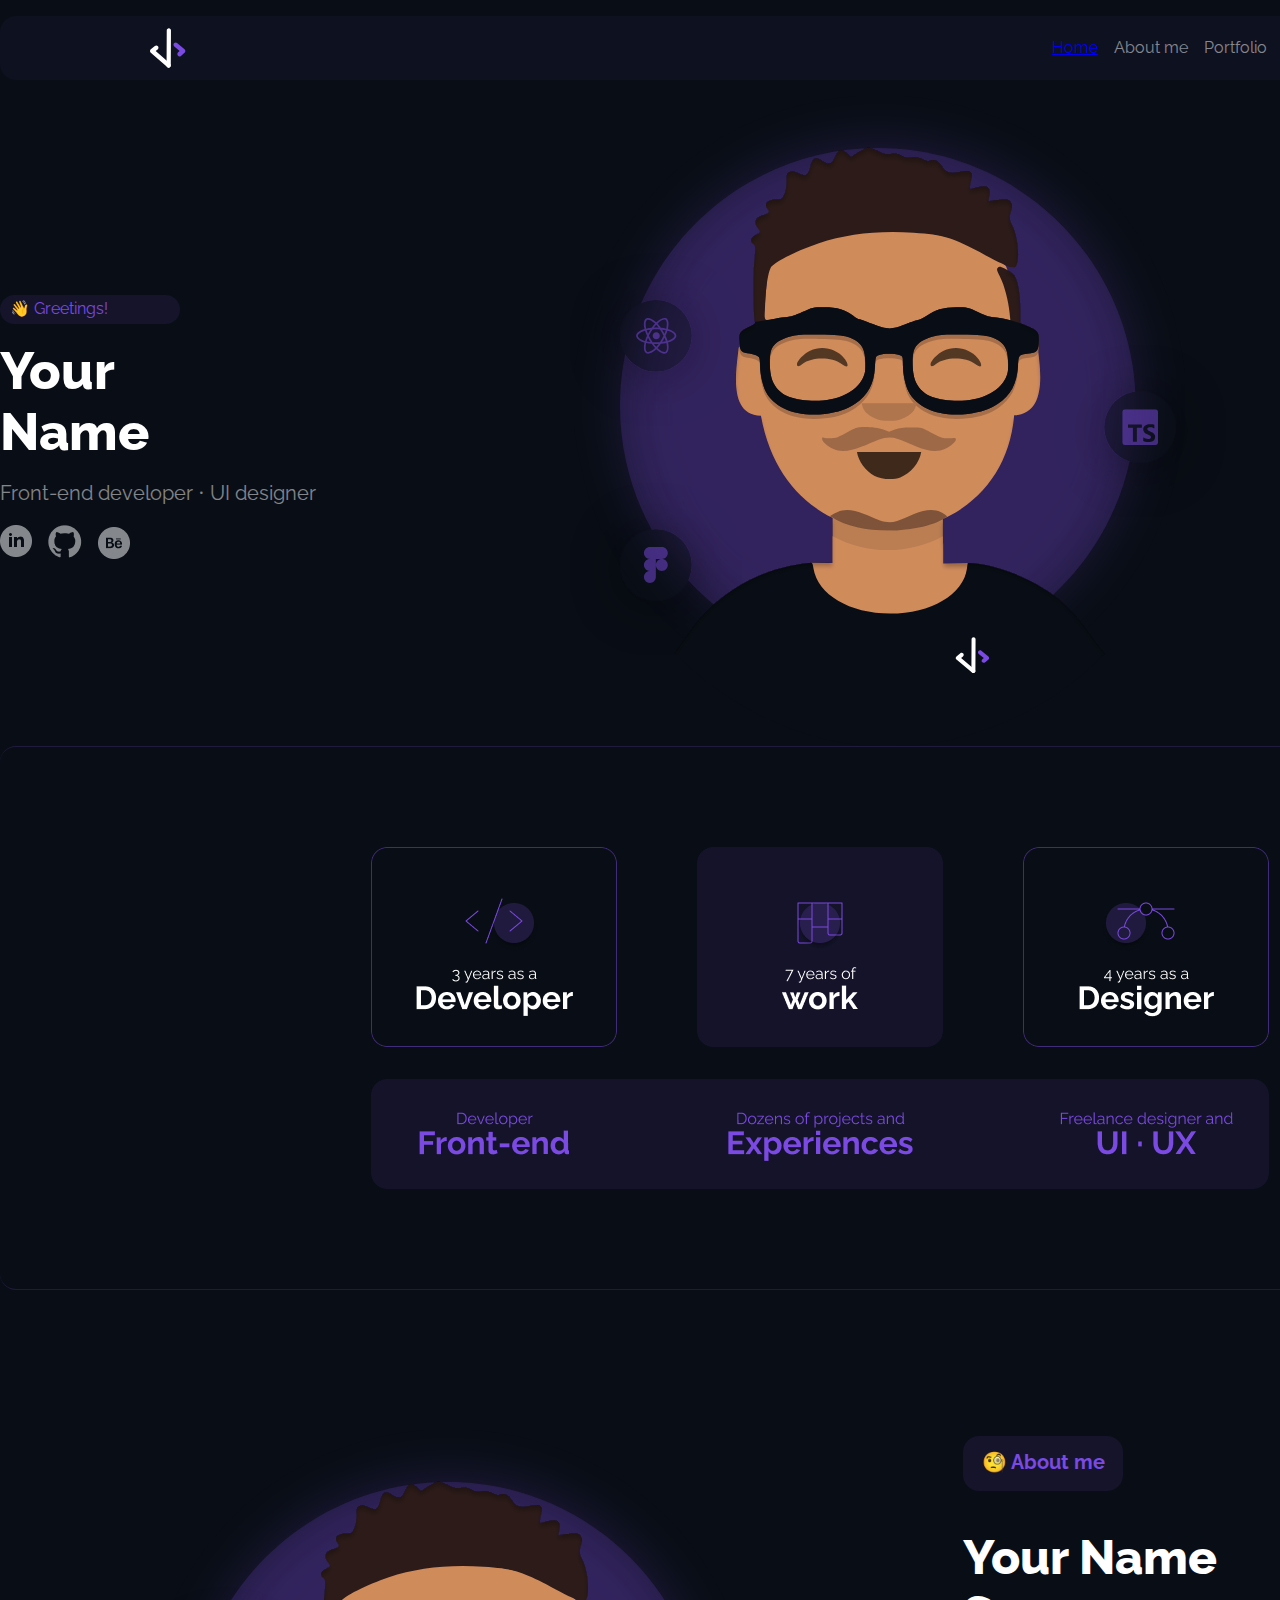
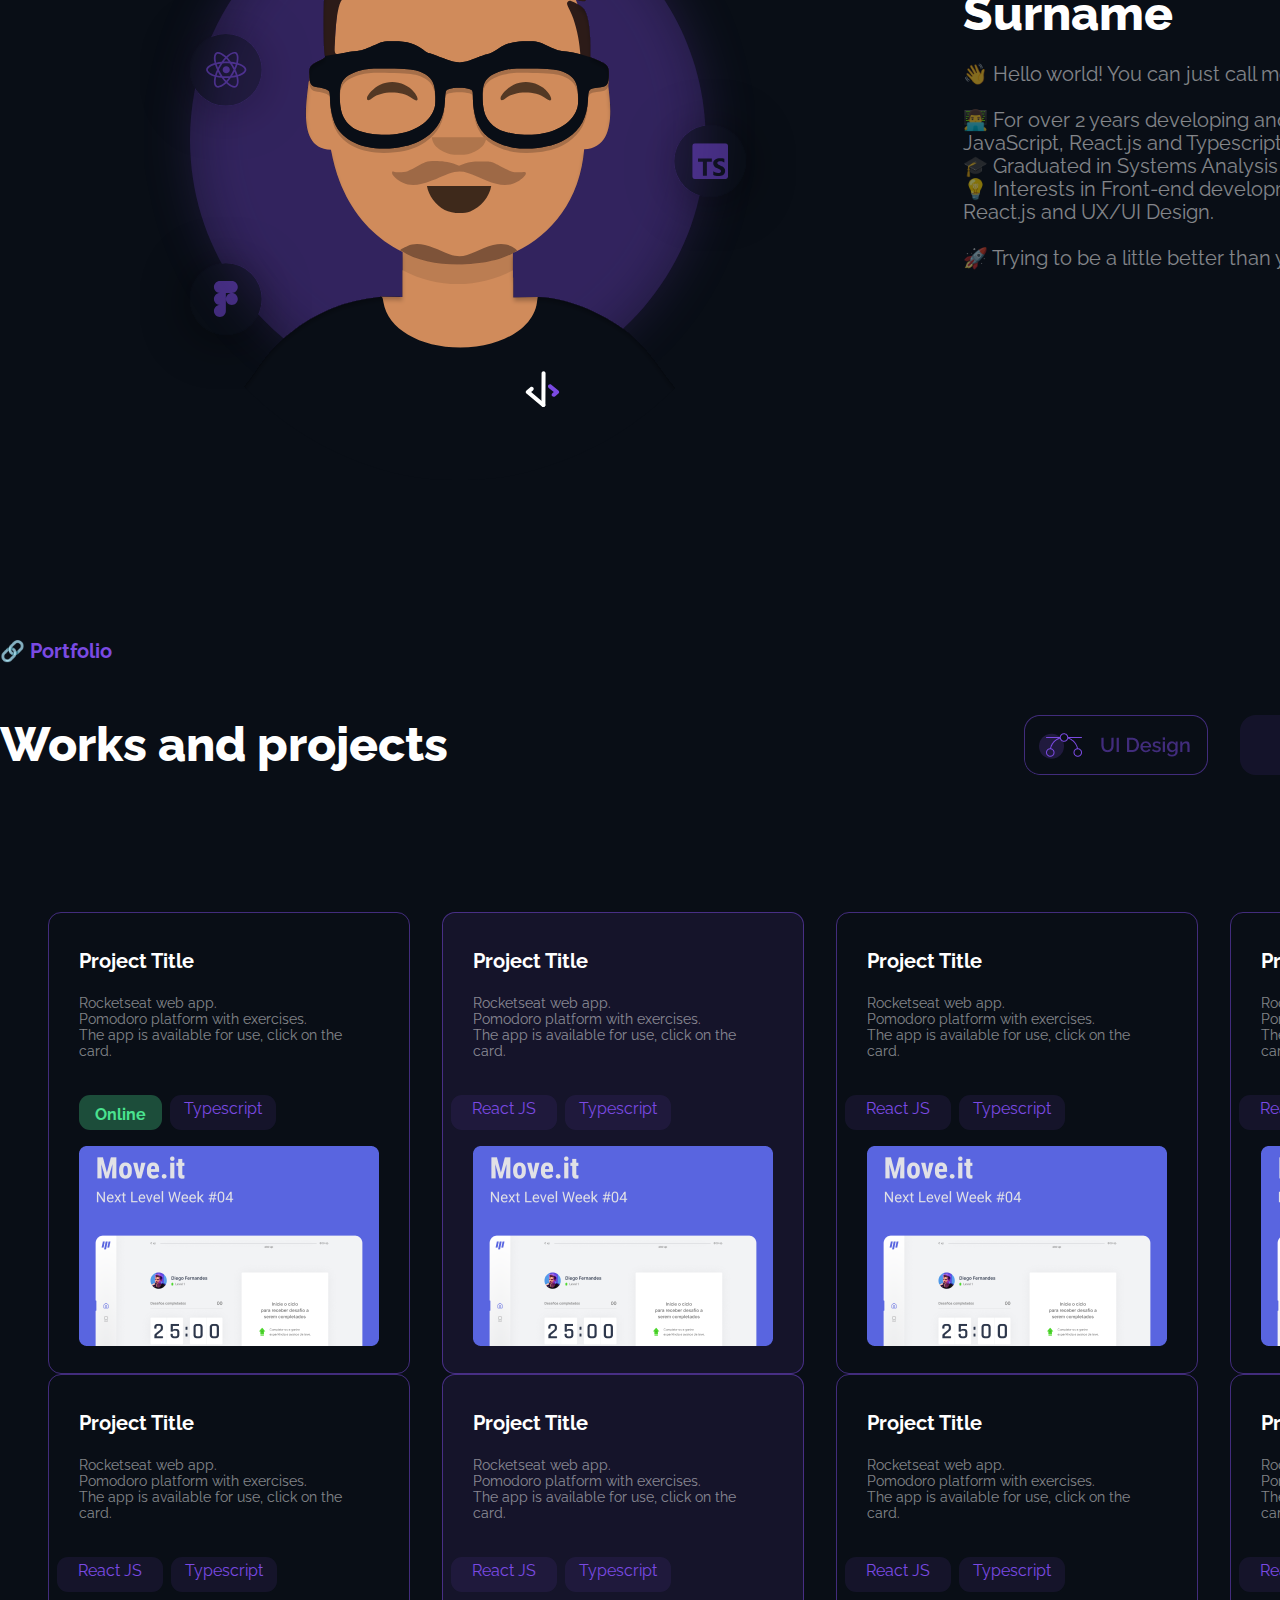
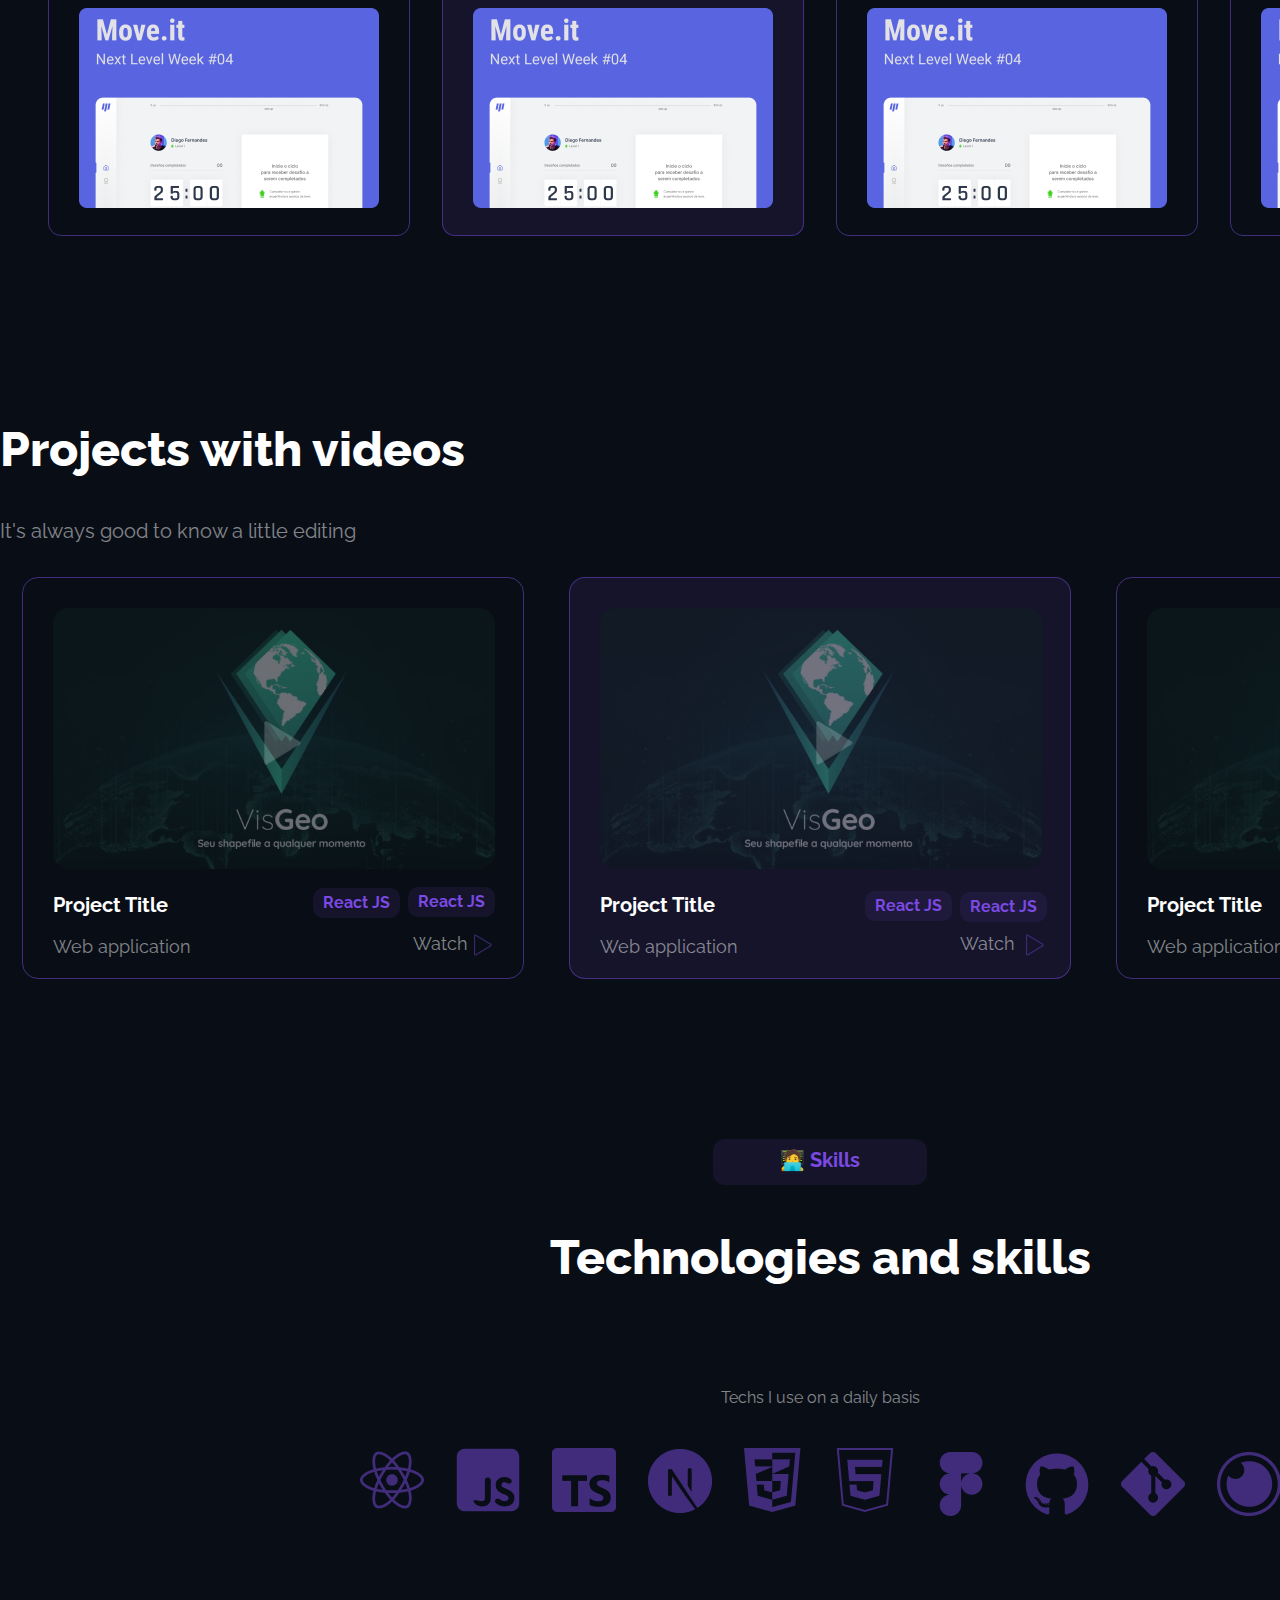
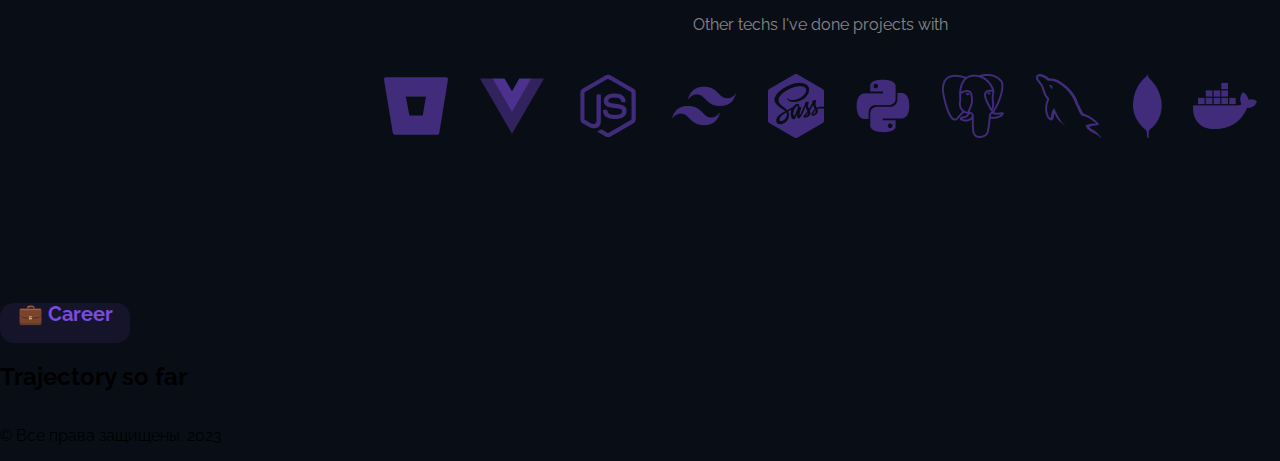
==== commit 9bd50aa7: "add project" ====
--- a/index.html
+++ b/index.html
@@ -3,17 +3,19 @@
   <head>
     <meta charset="UTF-8" />
     <meta name="viewport" content="width=device-width, initial-scale=1.0" />
+
     <link rel="stylesheet" href="./style.css" />
     <link rel="stylesheet" href="./normalize.css" />
     <link rel="stylesheet" href="./font/raleway.css" />
-
+<link rel="stylesheet" href="./helper.css" />
     <title>HTML/CSS-English</title>
   </head>
   <body>
     <div class="container">
       
+<!-- start nav -->
+
         <nav class="nav">
-          
           <ul class="menu">
             <img src="./img/logo.svg" alt="Logo" class="menu-logo menu_link">
             <li class="menu_link"><a href="#" class="menu-text-home">Home</a></li>
@@ -23,27 +25,234 @@
             <li class="menu_link"><a href="#" class="menu-text">Career</a></li>
             <li class="menu_link"><a href="#" class="menu-text">Recommendations</a></li>
             <li class="menu_link"><a href="#" class="menu-text">Contacts</a></li>
-           
-
           </ul>
-        </nav>
+      </nav>
+
+        <!-- end nav -->
+<!-- start header -->
         <header class="header">
         <div class="header-item">
-          <p class="header-greeatings">👋 Greetings</p>
-          <p class="header-yourname">Your</p>
-          <p class="header-yourname">Name</p>
-          <p>Front-end developer · UI designer</p>
+          <p class="header-greeatings">👋 Greetings!</p>
+          <h2 class="header-yourname">Your<br>Name</h2>
+          <!-- <p class="header-yourname">Your</p>
+          <p class="header-yourname">Name</p> -->
+          <p class="header-developer">Front-end developer · UI designer</p>
           <img src="./img/social-medias.png" alt="socialmedias">
         </div>
         <img src="./img/avatar-andIcons.svg" alt="avatar-andIcons" />
-        <div class="header-item">
-          <p>Download CV</p>
-          <p class="header-item-watsapplogo">Let’s chat on WhatsApp</p>
-        </div>
-        <div class="header-item"></div>
+        <div class="header-item-right">
+          <p class="header-item-cv">Download CV<span class="header-item-cv-arrow"></span>
+          </p>
+          <p class="header-item-watsapptext"><span class="header-item-watsapplogo"></span>Let’s chat on WhatsApp</p>
+        </div>
+      
       </section>
       </header>
 
+      <!-- end header -->
+       <!-- start experience  -->
+
+<section class="experience">
+<div class="experience-cards">
+<div class="dev-card">
+
+</div>
+<div class="projects-card">
+
+</div>
+<div class="design-card">
+</div>
+</div>
+<div class="experience-description">
+
+</div>
+</section>
+ <!-- end experience  -->
+
+ <!-- start about -->
+<section class="about">
+  <img src="./img/avatar-andIcons.svg" alt="avatar-andIcons" class="about-avatar"/>
+  <div class="about-me">
+<p class="about-me_text">🧐 About me</p>
+<br>
+<h2 class="about-me_your-name">Your Name <br>Surname</h2>
+<p class="header-developer">👋 Hello world! You can just call me. Pleasure! <br>
+<br>
+  👨‍💻 For over 2 years developing and programming interfaces with JavaScript, React.js and Typescript.<br>
+  🎓 Graduated in Systems Analysis and Development.<br>
+  💡 Interests in Front-end development with JavaScript, TypeScript, React.js and UX/UI Design.<br>
+   <br>
+  🚀 Trying to be a little better than yesterday every day.</p>
+  </div>
+</section>
+ <!-- end about -->
+
+ <!-- start portfólio-title -->
+
+<section class="portfólio-title">
+  <div class="portfólio-title_text">
+<p class="portfólio-title_text-portfolio">🔗 Portfolio</p>
+<h2 class="portfólio-title_text-works">Works and projects</h2>
+</div>
+<img src="./img/workoptions.png" alt="work options" class="work-option">
+</section>
+<!-- end portfólio-title -->
+
+<!-- start project-title -->
+
+<figure class="project-title">
+<div class="project-title_card">
+<p class="card-title">Project Title</p>
+<p class="card-text">Rocketseat web app.<br> Pomodoro platform with exercises.<br> The app is available for use, click on the card.</p>
+<div class="card-info">
+<p class="card-choice1">Online</p>
+<p class="card-choice2">Typescript</p>
+</div>
+<img src="./img/image 1.png" alt="image" class="card-img">
+</div>
+
+<div class="project-title_card-color">
+  <p class="card-title">Project Title</p>
+  <p class="card-text">Rocketseat web app.<br> Pomodoro platform with exercises.<br> The app is available for use, click on the card.</p>
+  <div class="card-info">
+  <p class="card-choice2">React JS</p>
+  <p class="card-choice2">Typescript</p>
+  </div>
+  <img src="./img/image 1.png" alt="image" class="card-img">
+  </div>
+
+  <div class="project-title_card">
+    <p class="card-title">Project Title</p>
+    <p class="card-text">Rocketseat web app.<br> Pomodoro platform with exercises.<br> The app is available for use, click on the card.</p>
+    
+    <div class="card-info">
+    <p class="card-choice2">React JS</p>
+    <p class="card-choice2">Typescript</p>
+    </div>
+    <img src="./img/image 1.png" alt="image" class="card-img">
+    </div>
+
+    <div class="project-title_card">
+      <p class="card-title">Project Title</p>
+      <p class="card-text">Rocketseat web app.<br> Pomodoro platform with exercises.<br> The app is available for use, click on the card.</p>
+      
+      <div class="card-info">
+      <p class="card-choice2">React JS</p>
+      <p class="card-choice2">Typescript</p>
+      </div>
+      <img src="./img/image 1.png" alt="image" class="card-img">
+      </div>
+
+      <div class="project-title_card">
+        <p class="card-title">Project Title</p>
+        <p class="card-text">Rocketseat web app.<br> Pomodoro platform with exercises.<br> The app is available for use, click on the card.</p>
+        
+        <div class="card-info">
+        <p class="card-choice2">React JS</p>
+        <p class="card-choice2">Typescript</p>
+        </div>
+        <img src="./img/image 1.png" alt="image" class="card-img">
+        </div>
+
+        <div class="project-title_card-color">
+          <p class="card-title">Project Title</p>
+          <p class="card-text">Rocketseat web app.<br> Pomodoro platform with exercises.<br> The app is available for use, click on the card.</p>
+          
+          <div class="card-info">
+          <p class="card-choice2">React JS</p>
+          <p class="card-choice2">Typescript</p>
+          </div>
+          <img src="./img/image 1.png" alt="image" class="card-img">
+          </div>
+
+          <div class="project-title_card">
+            <p class="card-title">Project Title</p>
+            <p class="card-text">Rocketseat web app.<br> Pomodoro platform with exercises.<br> The app is available for use, click on the card.</p>
+            
+            <div class="card-info">
+            <p class="card-choice2">React JS</p>
+            <p class="card-choice2">Typescript</p>
+            </div>
+            <img src="./img/image 1.png" alt="image" class="card-img">
+            </div>
+
+            <div class="project-title_card">
+              <p class="card-title">Project Title</p>
+              <p class="card-text">Rocketseat web app.<br> Pomodoro platform with exercises.<br> The app is available for use, click on the card.</p>
+              
+              <div class="card-info">
+              <p class="card-choice2">React JS</p>
+              <p class="card-choice2">Typescript</p>
+              </div>
+              <img src="./img/image 1.png" alt="image" class="card-img">
+              </div>
+              <figcaption class="description">See more projects on GitHub 
+                <img src="./img/arrowright.png" alt="arrow-right" class="arrow-right">
+              </figcaption>
+
+</figure>
+
+<!-- end project-title -->
+
+<!-- start Projects-videos -->
+<div class="projects-videos_text">
+<h2 class="projects-videos_text-h2">Projects with videos</h2>
+<p class="projects-videos_text-p">It's always good to know a little editing</p>
+</div>
+<div class="video-card_flex">
+<div class="video-card">
+<img src="./img/image2.png" alt="video" class="image-video">
+<p class="video-card_text">Project Title</p>
+<p class="video-card_text-web">Web application</p>
+<img src="./img/play.png" alt="play" class="video-card_play"> 
+<p class="video-card_text-react">React JS</p>
+<p class="video-card_text-react-right">React JS</p>
+<P class="video-card_text-watch">Watch</P>
+</div>
+
+  <div class="video-card video-card_color">
+  <img src="./img/image2.png" alt="video" class="image-video">
+  <p class="video-card_text">Project Title</p>
+  <p class="video-card_text-web">Web application</p>
+  <img src="./img/play.png" alt="play" class="video-card2_play"> 
+  <p class="video-card2_text-react">React JS</p>
+  <p class="video-card2_text-react-right">React JS</p>
+  <P class="video-card2_text-watch">Watch</P>
+</div>
+<div class="video-card">
+  <img src="./img/image2.png" alt="video" class="image-video">
+  <p class="video-card_text">Project Title</p>
+  <p class="video-card_text-web">Web application</p>
+  <img src="./img/play.png" alt="play" class="video-card3_play"> 
+  <p class="video-card3_text-react">React JS</p>
+  <p class="video-card3_text-react-right">React JS</p>
+  <P class="video-card3_text-watch">Watch</P>
+  </div>
+  </div>
+<!-- end Projects-videos -->
+
+<!-- start Skills -->
+
+<section class="skills">
+
+<p class="skills-text">🧑‍💻 Skills</p>
+<h2 class="skills-text-h2">Technologies and skills</h2>
+<p class="skills-text-gray text-color-gray">Techs I use on a daily basis</p>
+<img src="./img/workingtechs.png" alt="working techs"> 
+<p class="skills-text-gray text-color-gray">Other techs I've done projects with</p>
+<img src="./img/projectstechs.png" alt="projects techs">
+</section>
+<!-- end Skills -->
+
+<!-- start career -->
+
+<section class="career">
+<div class="career-title">
+  <p class="career-title_text">💼 Career</p>
+  <h2 class="career-title_h2">Trajectory so far</h2>
+</div>
+</section>
+<!-- end career -->
       <footer>
         <p class="footer_text">&copy; Все права защищены. 2023</p>
       </footer>
--- a/style.css
+++ b/style.css
@@ -1,76 +1,781 @@
-body{
-  background: #090E16;
-  ;
-}
-
-.container{
-  width:1920px ;
+body {
+  background: #090e16;
+  max-width: 1920px;
+}
+
+.container {
+  max-width: 1608px;
+  margin: 0 auto;
+  display: grid;
+  grid-template-columns: 1fr;
+}
+
+/* start nav */
+
+.menu {
+  width: 1640px;
+  height: 64px;
+  border-radius: 16px;
+  display: flex;
+  align-items: center;
+  justify-content: end;
+  background-color: #7b4ae20d;
+  padding: 0;
+}
+
+.menu-logo {
+  /* position: relative; */
+  margin-right: 850px;
  
-}
-
-/* start nav */
-
-.menu {
-  margin: 38px auto;
-  width: 1640px;
-height: 64px;
-/* top: 38px;
-left: 140px; */
-border-radius: 16px;
-/* opacity: 0.8; */
-  display: flex;
-  align-items:center;
-  /* position: relative;  */
- justify-content: end;
- background-color:#7B4AE20D;
-
-
-}
-
-.menu-logo{
-  position: relative;
-  right: 1000px;
-}
-
-.menu_link{
+  width: 36.32px;
+height: 40px;
+top: 49px;
+left: 164px;
+
+}
+
+.menu_link {
   padding-right: 16px;
-  color: #FFFFFF80;
+  color: #ffffff80;
   list-style-type: none;
 }
 
-.menu-text{
-  color:#FFFFFF80;
+.menu-text {
+  color: #ffffff80;
   text-decoration: none;
 }
-
 
 /* end nav */
 /* star header */
 
-.header{
+.header {
+  display: flex;
+  justify-content: space-between;
+  align-items: center;
+  flex-basis: content;
+  /* margin-left: 140px; */
+}
+
+.header-item-right {
+  display: flex;
+  flex-direction: column;
+  justify-content: flex-end;
+  align-items: flex-end;
+}
+
+.header-item-cv-arrow {
+  content: url(./img/arrow-line.svg);
+  color: #7b4ae280;
+}
+
+.header-greeatings {
+  color: #7b4ae2;
+  width: 160px;
+  top: 293px;
+  left: 140.01px;
+  border-radius: 16px;
+  background: #7b4ae21a;
+  padding: 5px 10px;
+  align-items: center;
+}
+
+.header-yourname {
+  color: #ffffff;
+  width: 411px;
+  top: 362px;
+  left: 140px;
+  font-family: Raleway;
+  font-size: 52px;
+  font-weight: 800;
+  line-height: 61px;
+  letter-spacing: 0em;
+  text-align: left;
+  margin: 0;
+}
+
+.header-developer {
+  font-family: Raleway;
+  font-size: 20px;
+  font-weight: 400;
+  line-height: 23px;
+  letter-spacing: 0em;
+  text-align: justified;
+  color: #ffffff80;
+}
+
+.header-item-cv {
+  color: #7b4ae280;
+  width: 136px;
+  height: 21px;
+  top: 414px;
+  left: 1630px;
+  padding: 0;
+  margin: 0;
+  font-family: Raleway;
+  font-size: 16px;
+  font-weight: 600;
+  line-height: 19px;
+  letter-spacing: 0em;
+  text-align: left;
+}
+
+.header-item-watsapplogo {
+  color: #7b4ae280;
+  content: url(./img/whatsapplogo.png);
+  width: 30px;
+  height: 30px;
+  padding-right: 13px;
+  padding-left: 8px;
+  padding-top: 12px;
+}
+
+.header-item-watsapptext {
+  color: #7b4ae280;
+  width: 244.03px;
+  height: 23px;
+  top: 455px;
+  left: 1575.97px;
+  font-weight: 600;
+  font-family: Raleway;
+  font-size: 16px;
+  font-weight: 600;
+  line-height: 19px;
+  letter-spacing: 0em;
+  text-align: left;
+  width: 253.06px;
+  height: 44px;
+  top: 444px;
+  left: 1515px;
+  border-radius: 16px;
+  border: 1px solid #7b4ae280;
+  padding-bottom: 20px;
+}
+
+/* end header */
+
+/* start experience */
+
+.experience {
+  /* display: flex;
+  flex-wrap: wrap;
+  align-content:center; */
+  border-top: 1px solid #7b4ae233;
+  border-bottom: 1px solid #7b4ae233;
+  
+  height: 542px;
+  top: 989px;
+  border-radius: 16px;
+}
+
+.experience-cards {
+  display: flex;
+  justify-content: center;
+  margin-top: 100px;
+}
+
+.dev-card {
+  width: 246px;
+  height: 200px;
+  top: 1089px;
+  left: 511px;
+  border-radius: 16px;
+  margin-right: 80px;
+  content: url(./img/devcard.png);
+}
+
+.projects-card {
+  width: 246px;
+  height: 200px;
+  top: 1089px;
+  left: 837px;
+  border-radius: 16px;
+
+  content: url(./img/projectscard.png);
+}
+
+.design-card {
+  width: 246px;
+  height: 200px;
+  top: 1089px;
+  left: 1163px;
+  border-radius: 16px;
+  margin-left: 80px;
+  content: url(./img/designcard.png);
+}
+
+.experience-description {
+  width: 898px;
+  height: 110px;
+  top: 1321px;
+  left: 511px;
+  border-radius: 16px;
+  margin: auto;
+  content: url(./img/experiencedescription.png);
+  margin-top: 32px;
+}
+/* end experience */
+
+/* start about */
+.about {
+  display: flex;
+}
+
+.about-avatar {
+  margin: 140px;
+  margin-right: 167px;
+}
+
+.about-me_text {
+  color: #7b4ae2;
+  margin-top: 146px;
+  background-color: #7b4ae21a;
+  width: 160px;
+  height: 40px;
+  top: 1672px;
+  left: 853.01px;
+  border-radius: 16px;
+  padding-top: 15px;
+  font-family: Raleway;
+  font-size: 20px;
+  font-weight: 700;
+  line-height: 23px;
+  letter-spacing: 0em;
+  text-align: center;
+}
+
+.about-me_your-name {
+  color: #ffffff;
+  width: 663px;
+  height: 114px;
+  top: 1741px;
+  left: 853px;
+  font-family: Raleway;
+  font-size: 48px;
+  font-weight: 800;
+  line-height: 56px;
+  letter-spacing: 0em;
+  text-align: left;
+  margin: 0;
+}
+/* start about */
+
+/* start portfólio-title */
+
+.portfólio-title {
+  display: flex;
+  justify-content: space-between;
+}
+
+.portfólio-title_text-portfolio {
+  color: #7b4ae2;
+  font-family: Raleway;
+  font-size: 20px;
+  font-weight: 700;
+  line-height: 23px;
+  letter-spacing: 0em;
+  text-align: left;
+  width: 124px;
+  height: 36px;
+  top: 2315px;
+  left: 150px;
+}
+
+.portfólio-title_text-works {
+  color: #ffffff;
+  font-family: Raleway;
+  font-size: 48px;
+  font-weight: 800;
+  line-height: 56px;
+  letter-spacing: 0em;
+  text-align: left;
+}
+
+.work-option {
+  width: 616px;
+  height: 60px;
+  top: 2379px;
+  left: 1164px;
+  border-radius: 16px;
+  padding-top: 95px;
+}
+/* end portfólio-title */
+
+/* start project-title */
+
+.project-title {
+  margin: auto;
+  margin-top: 100px;
+  width: 1608px;
+  height: 968px;
+  top: 2539px;
+  left: 156px;
+  display: flex;
+  flex-wrap: wrap;
+  justify-content: space-evenly;
+}
+
+.project-title_card {
+  width: 360px;
+  height: 460px;
+  top: 2539px;
+  left: 156px;
+  border: 1px solid #7b4ae280;
+  border-radius: 13px;
+}
+
+.project-title_card-color{
+  width: 360px;
+  height: 460px;
+  top: 2539px;
+  left: 156px;
+  border: 1px solid #7b4ae280;
+  border-radius: 13px;
+  background-color:#7B4AE21A;
+}
+
+.card-title {
+  margin-top: 37px;
+  margin-left: 30px;
+  color: #ffffff;
+  width: 168.14px;
+  height: 25.12px;
+  top: 2566.12px;
+  left: 186px;
+  font-family: Raleway;
+  font-size: 20px;
+  font-weight: 700;
+  line-height: 23px;
+  letter-spacing: 0em;
+  text-align: left;
+}
+
+.card-text {
+  margin-left: 30px;
+  color: #ffffff80;
+  width: 299.78px;
+  height: 70px;
+  top: 2600.1px;
+  left: 185.94px;
+  font-family: Raleway;
+  font-size: 14px;
+  font-weight: 400;
+  line-height: 16px;
+  letter-spacing: 0em;
+  text-align: left;
+}
+
+.card-info {
+  display: flex;
+}
+
+.card-choice1 {
+  margin-left: 30px;
+  background-color: #4ae2904d;
+  color: #4ae290;
+  width: 60px;
+  height: 20px;
+  top: 2722px;
+  left: 194px;
+  font-family: Raleway;
+  font-size: 16px;
+  font-weight: 700;
+  line-height: 19px;
+  letter-spacing: 0em;
+  text-align: center;
+  border-radius: 11px;
+  width: 83px;
+  height: 25px;
+  top: 2717px;
+  left: 186px;
+  padding-top: 10px;
+}
+
+.card-choice2 {
+  width: 90px;
+  height: 20px;
+  top: 2722px;
+  left: 285px;
+  background-color: #7b4ae21a;
+  color: #7b4ae2;
+  width: 106px;
+  height: 30px;
+  top: 2717px;
+  left: 277px;
+  margin-left: 8px;
+padding-top: 5px;
+text-align: center;
+border-radius: 11px;
+}
+
+.card-img {
+  margin-left: 30px;
+  padding-bottom: 30px;
+}
+
+.description{
+ /* position: absolute; */
+ color: #7B4AE280; 
+ width: 385px;
+height: 37px;
+top: 3555px;
+left: 1223px;
+font-family: Raleway;
+font-size: 20px;
+font-weight: 600;
+line-height: 23px;
+letter-spacing: 0em;
+text-align: left;
+margin-left: 1270px;
+margin-top: 48px;
+}
+.arrow-right{
+  color: #7B4AE280;
+  width: 24px;
+height: 24px;
+
+}
+/* end project-title */
+
+/* start Projects-videos */
+
+.projects-videos_text-h2{
+  color: #FFFFFF;
+  font-family: Raleway;
+font-size: 48px;
+font-weight: 800;
+line-height: 56px;
+letter-spacing: 0em;
+text-align: left;
+width: 663px;
+height: 60px;
+top: 3692px;
+left: 140px;
+margin-top: 141px;
+}
+
+.projects-videos_text-p{
+color: #FFFFFF80;
+font-family: Raleway;
+font-size: 20px;
+font-weight: 400;
+line-height: 23px;
+letter-spacing: 0em;
+text-align: justified;
+width: 528.52px;
+height: 37px;
+top: 3761.24px;
+left: 140px;
+}
+
+.video-card_flex{
   display: flex;
   justify-content: space-around;
+}
+
+.video-card{
+padding: auto;
+  width: 500px;
+height: 400px;
+top: 3852px;
+left: 156px;
+border-radius: 16px;
+border:1px solid #7B4AE280;
+}
+
+.video-card2{
+
+}
+
+.image-video{
+  margin:  0 auto;
+  padding-left: 30px;
+  padding-top: 30px;
+}
+
+.video-card_text{
+  width: 225.81px;
+height: 25.12px;
+font-family: Raleway;
+font-size: 20px;
+font-weight: 700;
+line-height: 23px;
+letter-spacing: 0em;
+text-align: left;
+color: #FFFFFF;
+padding-left: 30px;
+padding-bottom: 0;
+margin-bottom: 17px;
+}
+
+.video-card_text-web{
+  width: 168.14px;
+height: 25.12px;
+font-family: Raleway;
+font-size: 18px;
+font-weight: 400;
+line-height: 21px;
+letter-spacing: 0em;
+text-align: left;
+color: #FFFFFF80;
+padding-left: 30px;
+margin-top: 12px;
+}
+
+.video-card_text-react{
+  position: relative;
+  width: 77px;
+height: 20px;
+top: -373px;
+left: 290px;
+color: #7B4AE2;
+font-family: Raleway;
+font-size: 16px;
+font-weight: 700;
+line-height: 19px;
+letter-spacing: 0em;
+text-align: center;
+background-color:#7B4AE21A;
+border-radius: 10px;
+padding: 5px;
+}
+
+.video-card_text-watch{
+  position: relative;
+  width: 58.8px;
+height: 25.12px;
+top: -422px;
+left: 390px;
+font-family: Raleway;
+font-size: 18px;
+font-weight: 400;
+line-height: 21px;
+letter-spacing: 0em;
+text-align: left;
+color: #FFFFFF80;
+
+}
+
+.video-card_text-react-right{
+  position: relative;
+  width: 77px;
+height: 20px;
+top: -420px;
+left: 385px;
+color:#7B4AE2;
+font-family: Raleway;
+font-size: 16px;
+font-weight: 700;
+line-height: 19px;
+letter-spacing: 0em;
+text-align: center;
+border-radius: 10px;
+padding: 5px;
+background-color:#7B4AE21A; 
+}
+
+.video-card_play{
+  position: relative;
+    color: #7B4AE280;
+    width: 244.12px;
+    height: 241.99px;
+    top: -265px;
+    left: 225px;
+    padding-bottom: 20px;
+}
+
+.video-card_color{
+  background-color:#7B4AE21A;
+}
+
+.video-card2_play{
+  position: relative;
+  color: #7B4AE280;
+  width: 244.12px;
+  height: 241.99px;
+  top: -265px;
+  left: 230px;
+  padding-bottom: 20px;
+}
+
+.video-card2_text-react{
+  position: relative;
+  width: 77px;
+height: 20px;
+top: -370px;
+left: 295px;
+color: #7B4AE2;
+font-family: Raleway;
+font-size: 16px;
+font-weight: 700;
+line-height: 19px;
+letter-spacing: 0em;
+text-align: center;
+background-color:#7B4AE21A;
+border-radius: 10px;
+padding: 5px;
+}
+
+.video-card2_text-react-right{
+  position: relative;
+  width: 77px;
+height: 20px;
+top: -415px;
+left: 390px;
+color: #7B4AE2;
+font-family: Raleway;
+font-size: 16px;
+font-weight: 700;
+line-height: 19px;
+letter-spacing: 0em;
+text-align: center;
+background-color:#7B4AE21A;
+border-radius: 10px;
+padding: 5px;
+}
+
+.video-card2_text-watch{
+  position: relative;
+  width: 58.8px;
+height: 25.12px;
+top: -422.03px;
+left: 390px;
+font-family: Raleway;
+font-size: 18px;
+font-weight: 400;
+line-height: 21px;
+letter-spacing: 0em;
+text-align: left;
+color: #FFFFFF80;
+}
+
+.video-card3_play{
+  position: relative;
+  color: #7B4AE280;
+  width: 244.12px;
+  height: 241.99px;
+  top: -260px;
+  left: 230px;
+  padding-bottom: 20px;
+}
+
+.video-card3_text-react{
+  position: relative;
+  width: 77px;
+height: 20px;
+top: -370px;
+left: 295px;
+color: #7B4AE2;
+font-family: Raleway;
+font-size: 16px;
+font-weight: 700;
+line-height: 19px;
+letter-spacing: 0em;
+text-align: center;
+background-color:#7B4AE21A;
+border-radius: 10px;
+padding: 5px;
+}
+
+.video-card3_text-react-right{
+  position: relative;
+  width: 77px;
+height: 20px;
+top: -415px;
+left: 390px;
+color: #7B4AE2;
+font-family: Raleway;
+font-size: 16px;
+font-weight: 700;
+line-height: 19px;
+letter-spacing: 0em;
+text-align: center;
+background-color:#7B4AE21A;
+border-radius: 10px;
+padding: 5px;
+}
+
+.video-card3_text-watch{
+  position: relative;
+  width: 58.8px;
+height: 25.12px;
+top: -417px;
+left: 395px;
+font-family: Raleway;
+font-size: 18px;
+font-weight: 400;
+line-height: 21px;
+letter-spacing: 0em;
+text-align: left;
+color: #FFFFFF80;
+}
+/* end Projects-videos */
+
+/* start Skills */
+
+.skills{
+  display: flex;
+  flex-direction:column;
+  justify-content:center;
   align-items:center;
-}
-
-
-
-.header-item{
- 
-}
-
-.header-greeatings{
-  color: #7B4AE2;
-}
-
-.header-yourname{
-  color:#FFFFFF;
-}
-
-.header-item-watsapplogo{
-  img: url(./img/whatsapplogo.png);
-  color: #7B4AE280;
-}
-
-
-/* end header */+  margin-top: 140px;
+  margin-bottom: 145px;
+}
+
+.skills-text{
+  width: 214px;
+height: 36px;
+top: 4397px;
+left: 853px;
+font-family: Raleway;
+font-size: 20px;
+font-weight: 700;
+line-height: 23px;
+letter-spacing: 0em;
+text-align: center;
+color:#7B4AE2;
+background-color:#7B4AE21A;
+border-radius: 12px;
+padding-top:10px;
+}
+
+.skills-text-h2{
+  width: 663px;
+height: 60px;
+top: 4461px;
+left: 628px;
+font-family: Raleway;
+font-size: 48px;
+font-weight: 800;
+line-height: 56px;
+letter-spacing: 0em;
+text-align: center;
+color: #FFFFFF;
+margin-top: 24px;
+margin-bottom: 0;
+}
+
+.skills-text-gray{
+  margin-top: 100px;
+margin-bottom: 40px;
+}
+/* end Skills */
+
+/* start career */
+.career-title_text{
+  font-family: Raleway;
+font-size: 20px;
+font-weight: 700;
+line-height: 23px;
+letter-spacing: 0em;
+text-align: center;
+color: #7B4AE2;
+background-color:#7B4AE21A;
+width: 130px;
+height: 40px;
+top: 5120px;
+left: 905px;
+border-radius:14px;
+padding-top: 10px;
+padding: 0px;
+}
+/* end career */--- a/helper.css
+++ b/helper.css
@@ -0,0 +1,3 @@
+.text-color-gray{
+  color: #FFFFFF80;
+}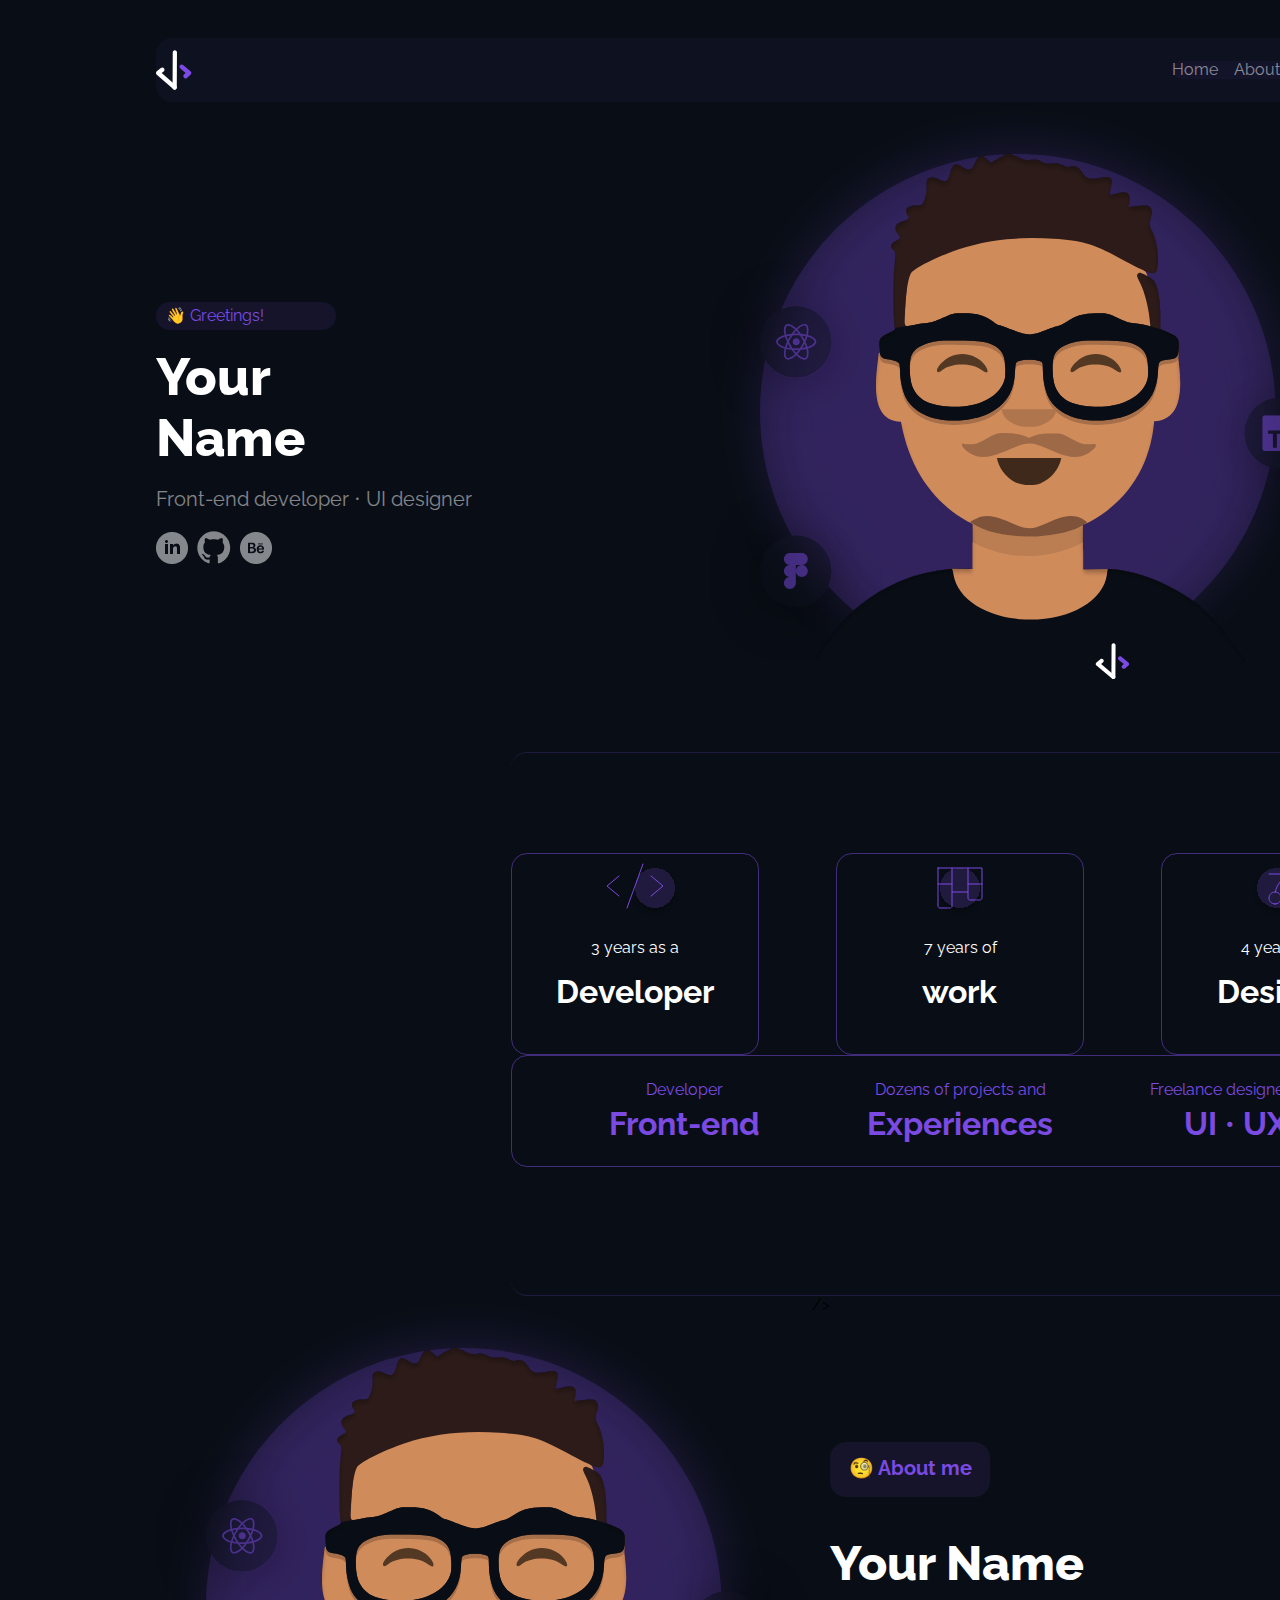
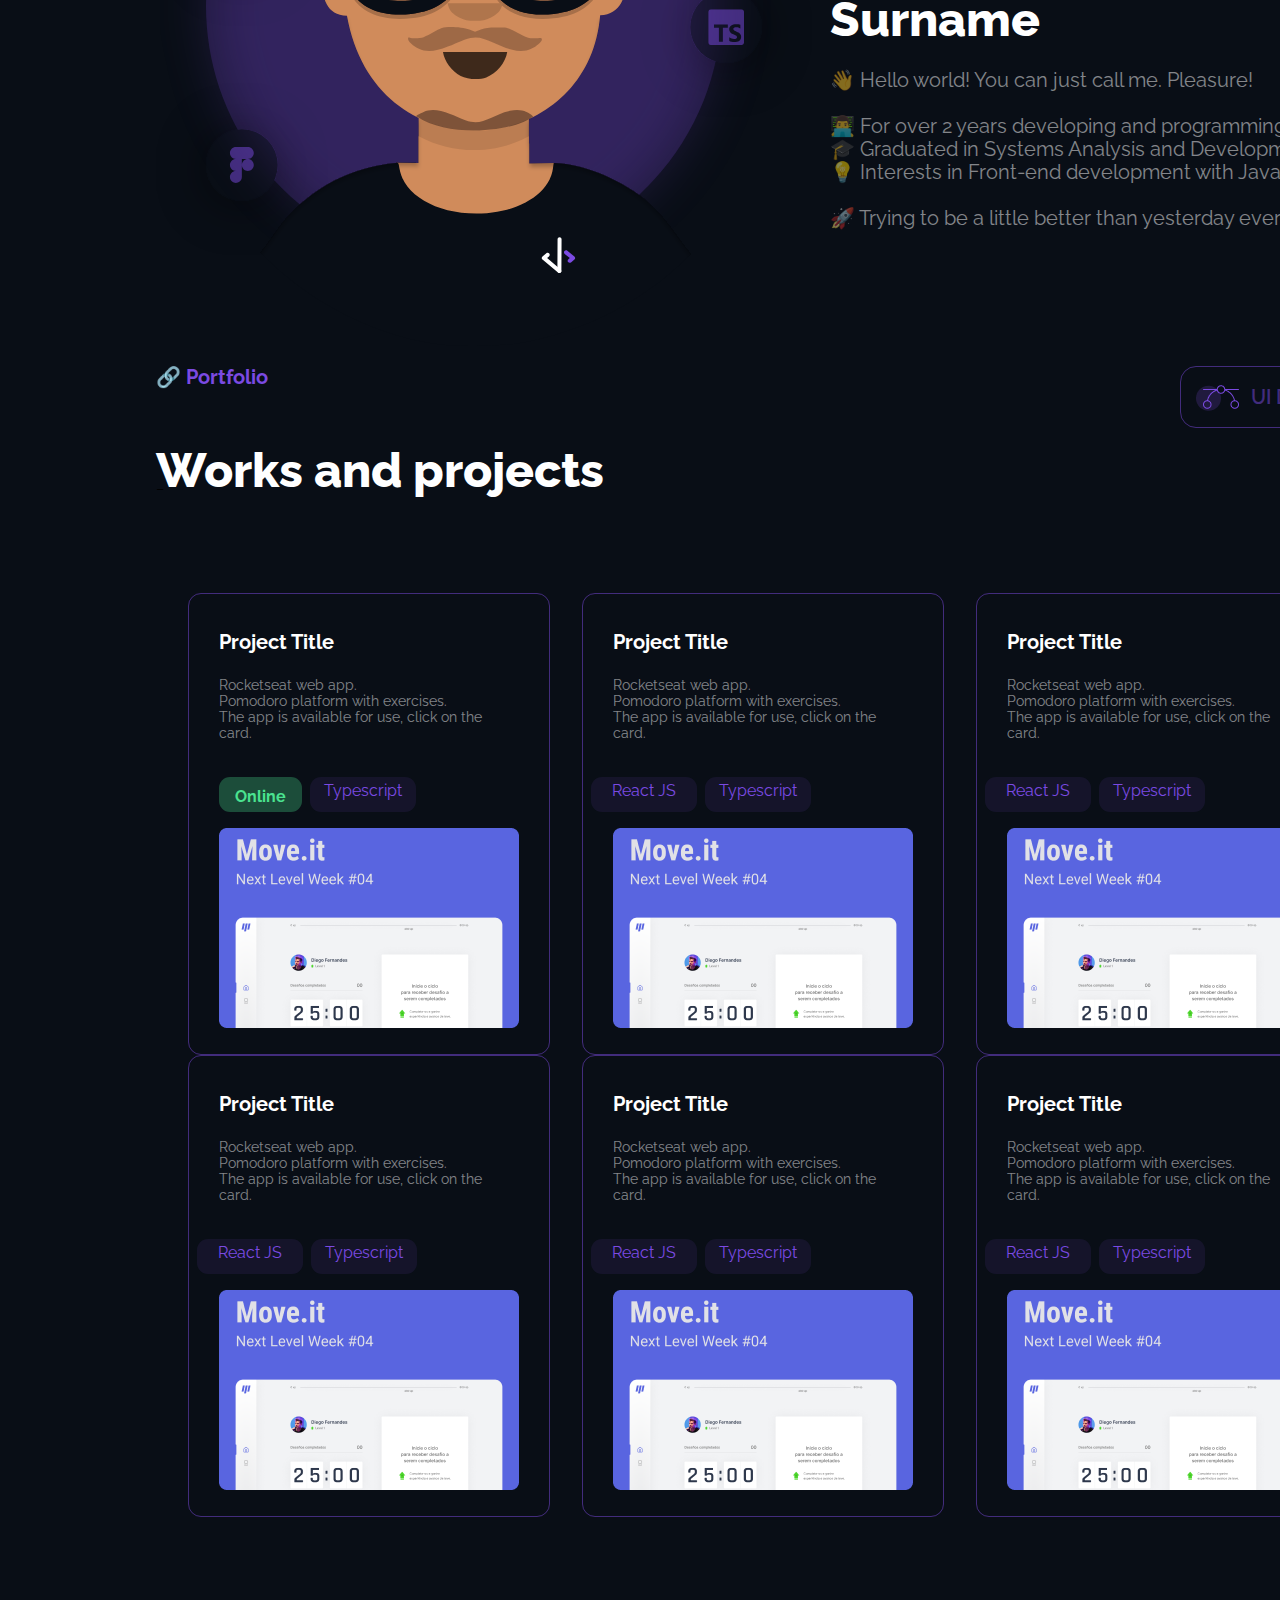
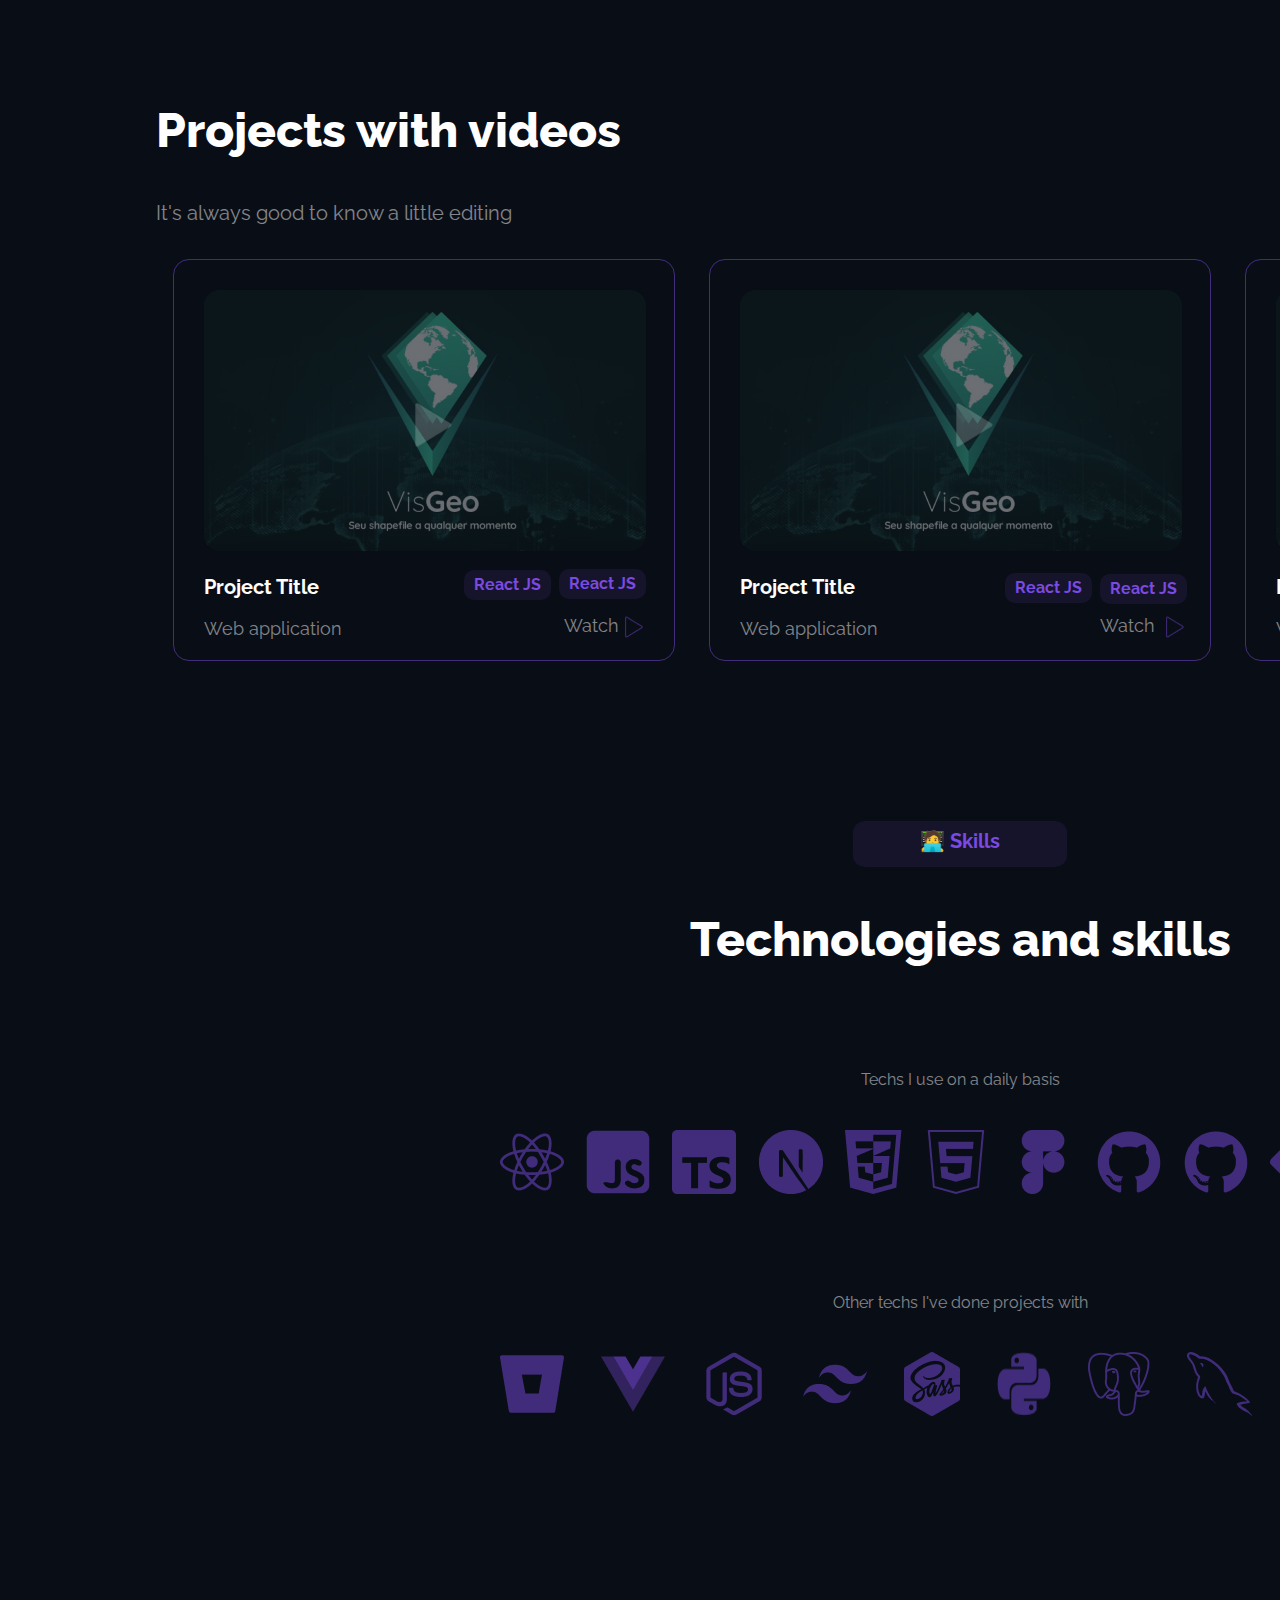
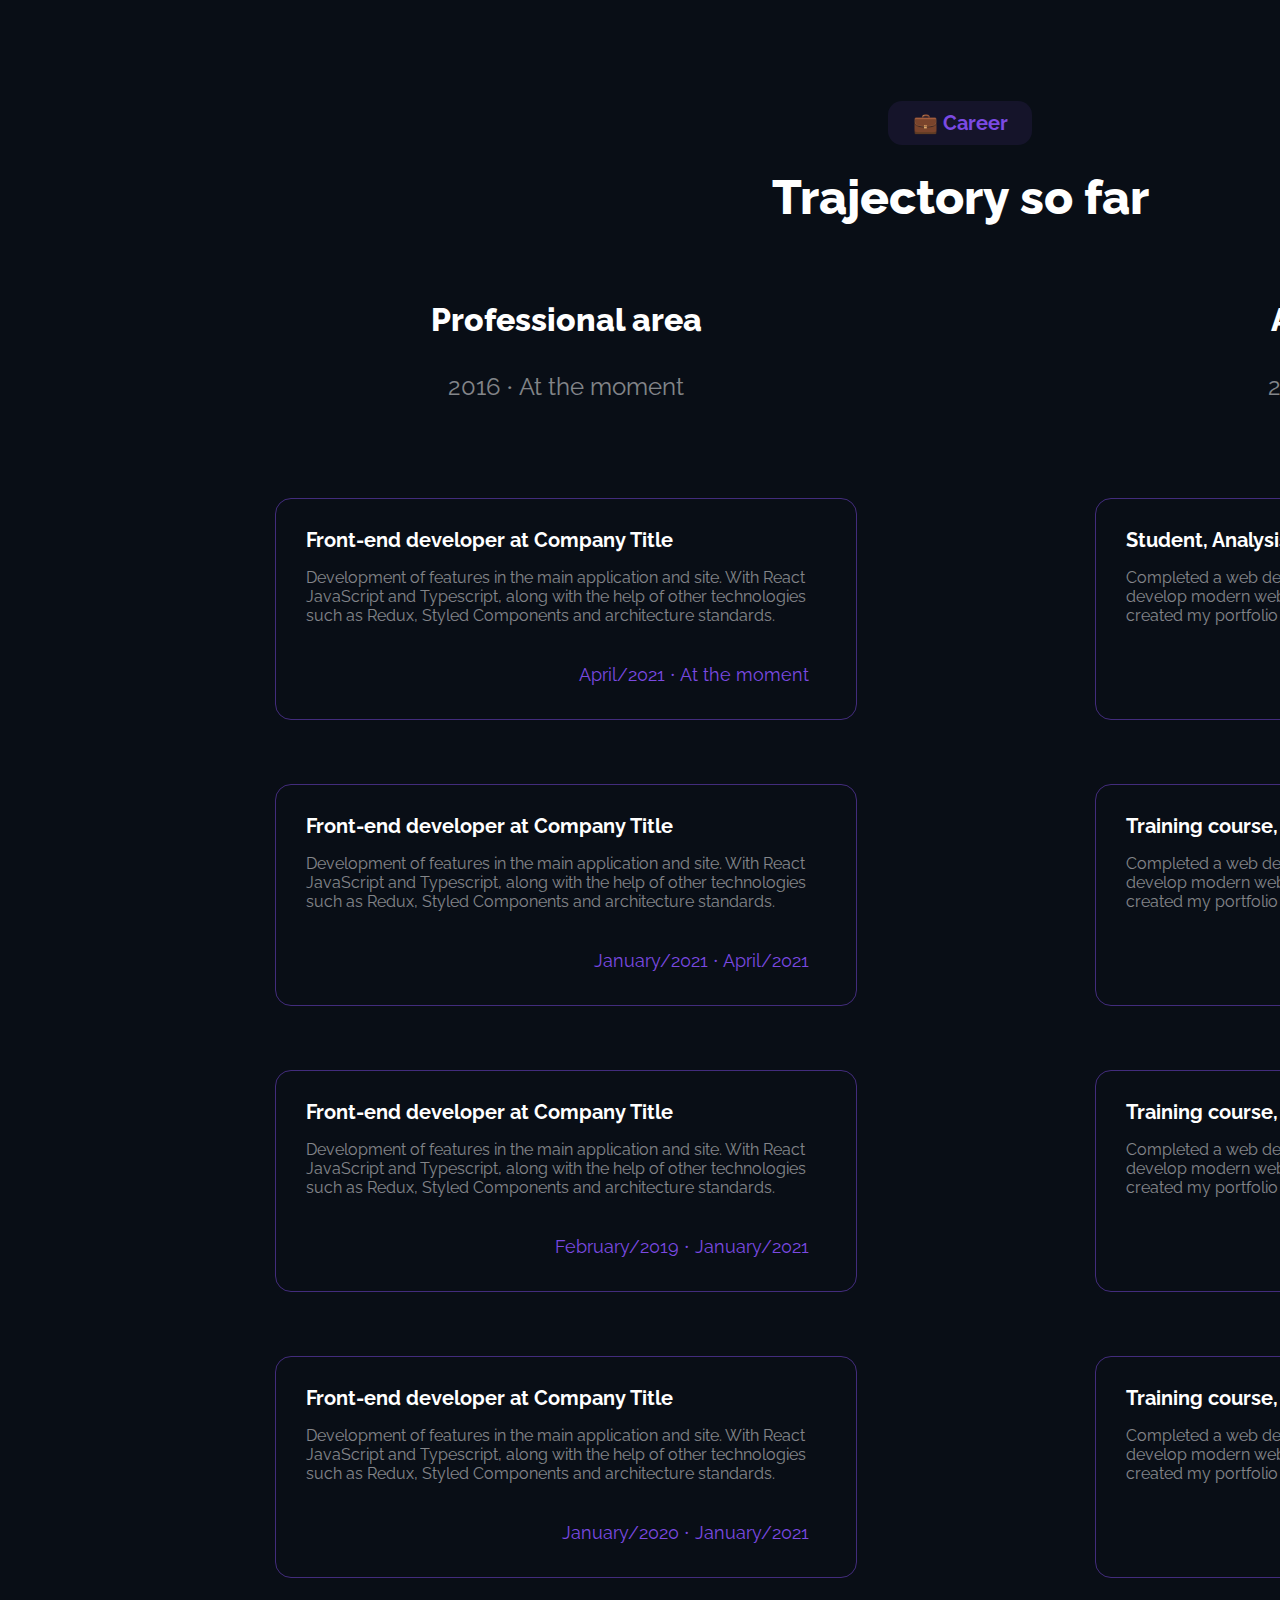
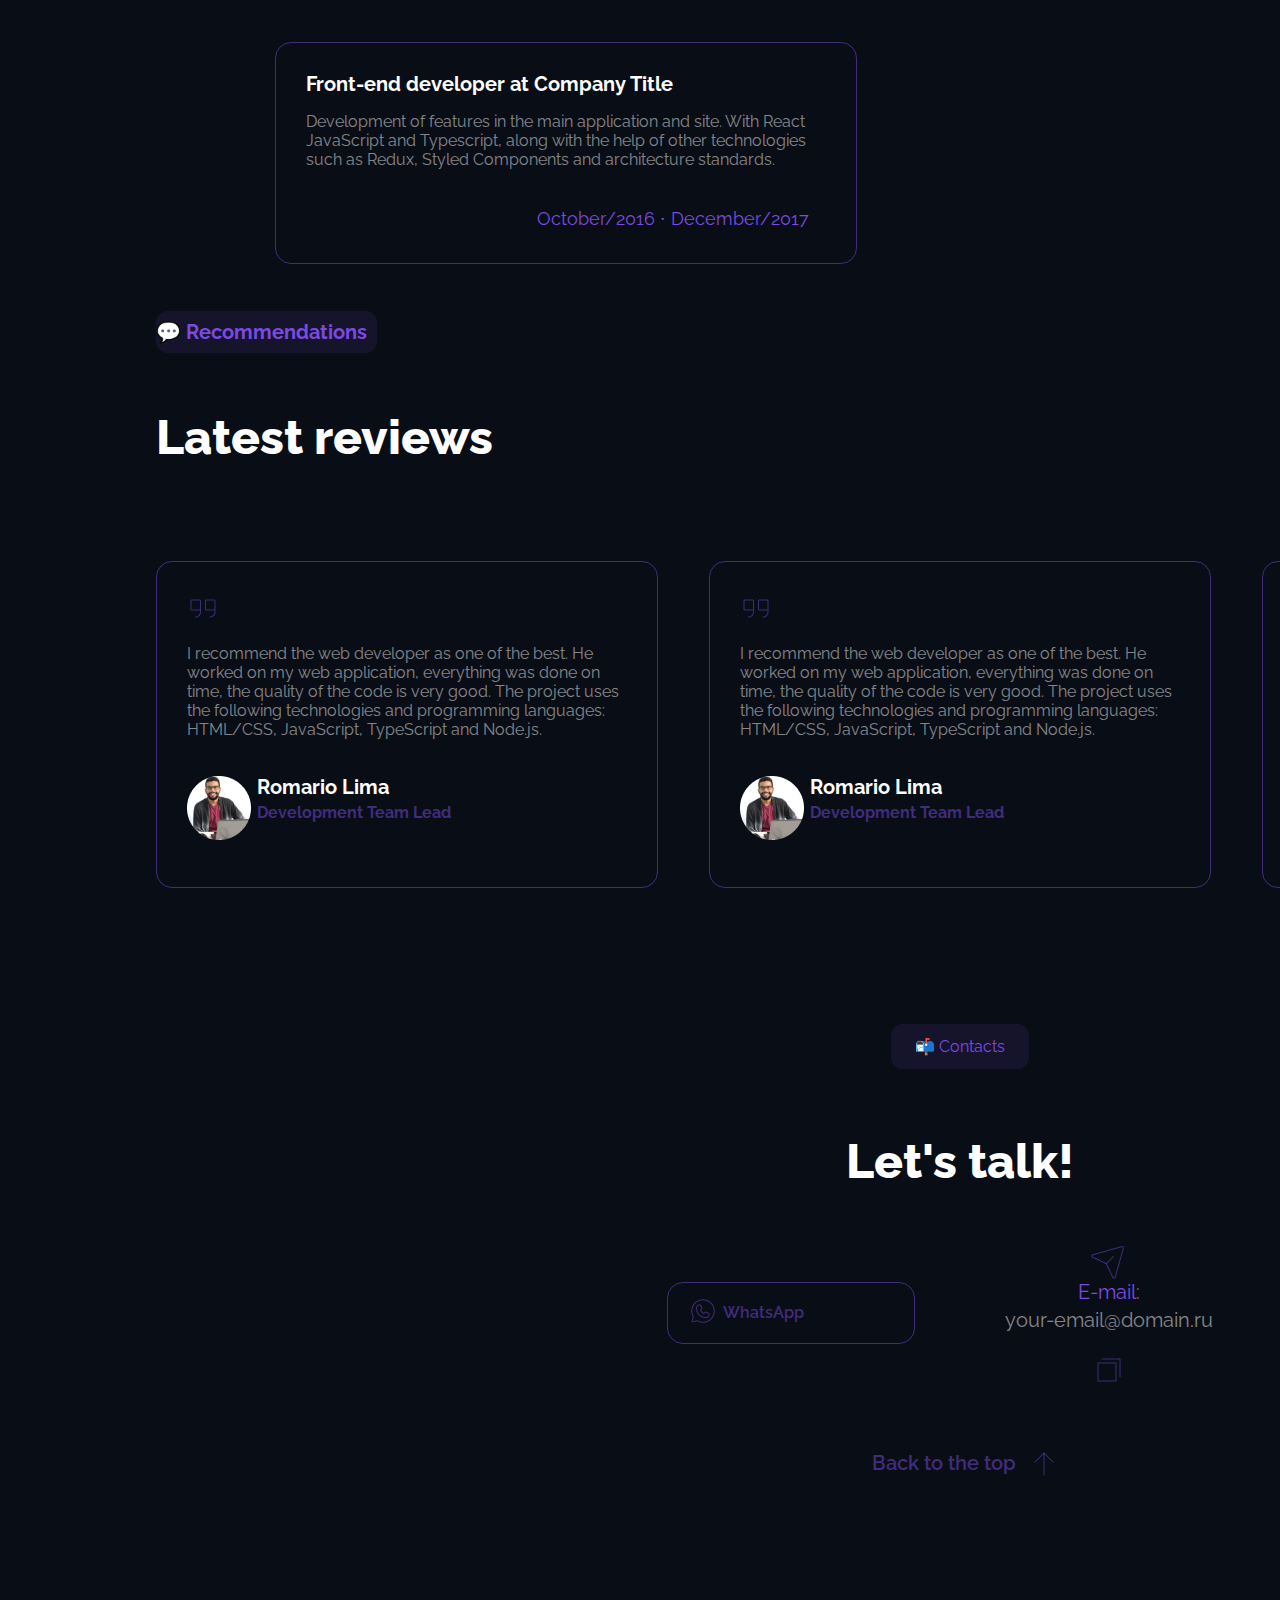
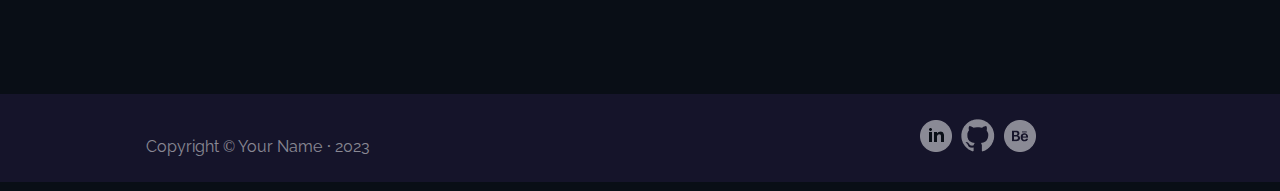
==== commit 94476501: "1-html-css-hw3.16" ====
--- a/index.html
+++ b/index.html
@@ -7,255 +7,543 @@
     <link rel="stylesheet" href="./style.css" />
     <link rel="stylesheet" href="./normalize.css" />
     <link rel="stylesheet" href="./font/raleway.css" />
-<link rel="stylesheet" href="./helper.css" />
+    <link rel="stylesheet" href="./helper.css" />
+    <!-- <link rel="stylesheet" href="./media-mobil.css" media="screen and (max-width:768px);"/> -->
     <title>HTML/CSS-English</title>
   </head>
   <body>
     <div class="container">
+      <!-- start nav -->
+      <!-- <div class="header-nav"> -->
+        <div class="header_flex-card">
+        <input type="checkbox" class="menu-checkbox" id="menu-checkbox">
+        <label for="menu-checkbox" class="lines-container"><span class="lines-item"></span></label>
       
-<!-- start nav -->
-
-        <nav class="nav">
+      <nav class="nav">
+       
+
+          <img src="./img/logo.svg" alt="Logo"  class="menu-logo" />
           <ul class="menu">
-            <img src="./img/logo.svg" alt="Logo" class="menu-logo menu_link">
-            <li class="menu_link"><a href="#" class="menu-text-home">Home</a></li>
-            <li class="menu_link"><a href="#" class="menu-text">About me</a></li>
-            <li class="menu_link"><a href="#" class="menu-text">Portfolio</a></li>
-            <li class="menu_link"><a href="#" class="menu-text">Skills</a></li>
-            <li class="menu_link"><a href="#" class="menu-text">Career</a></li>
-            <li class="menu_link"><a href="#" class="menu-text">Recommendations</a></li>
-            <li class="menu_link"><a href="#" class="menu-text">Contacts</a></li>
-          </ul>
+         
+          <li class="menu_link"><a href="#" class="menu-text" id="home">Home</a></li>
+          <li class="menu_link"><a href="#about" class="menu-text">About me</a></li>
+          <li class="menu_link"><a href="#portfolio" class="menu-text">Portfolio</a></li>
+          <li class="menu_link"><a href="#skills" class="menu-text">Skills</a></li>
+          <li class="menu_link"><a href="#career" class="menu-text">Career</a></li>
+          <li class="menu_link">
+            <a href="#recommendations" class="menu-text">Recommendations</a>
+          </li>
+          <li class="menu_link"><a href="#contacts" class="menu-text">Contacts</a></li>
+        </ul>
       </nav>
-
-        <!-- end nav -->
-<!-- start header -->
-        <header class="header">
+    </div>
+   
+      <!-- end nav -->
+      <!-- start header -->
+      <header class="header" id="header">
+   
+
         <div class="header-item">
           <p class="header-greeatings">👋 Greetings!</p>
-          <h2 class="header-yourname">Your<br>Name</h2>
-          <!-- <p class="header-yourname">Your</p>
-          <p class="header-yourname">Name</p> -->
+          <h2 class="header-yourname">Your<br />Name</h2>
           <p class="header-developer">Front-end developer · UI designer</p>
-          <img src="./img/social-medias.png" alt="socialmedias">
-        </div>
-        <img src="./img/avatar-andIcons.svg" alt="avatar-andIcons" />
+          <div>
+            <img src="./img/linkedinin.png" alt="linkedinin" class="header_socialmedias-icon" />
+            <img src="./img/githubgit.png" alt="githubgit" class="header_socialmedias-icon" />
+            <img src="./img/behance-be.png" alt="behance" class="header_socialmedias-icon" />
+          </div>
+        </div>
+      
+          <img src="./img/avatar-andIcons.svg" alt="avatar-andIcons" class="header_avatar" />
+       
         <div class="header-item-right">
-          <p class="header-item-cv">Download CV<span class="header-item-cv-arrow"></span>
-          </p>
-          <p class="header-item-watsapptext"><span class="header-item-watsapplogo"></span>Let’s chat on WhatsApp</p>
-        </div>
-      
+          <p class="header-item-cv">
+            Download CV<span class="header-item-cv-arrow"></span>
+          </p>
+          <p class="header-item-watsapptext">
+            <span class="header-item-watsapplogo"></span>Let’s chat on WhatsApp
+          </p>
+        </div>
+      </header>
+
+      <!-- end header -->
+      <!-- start experience  -->
+
+      <section class="experience">
+        <div class="experience-cards">
+          <div class="dev-card">
+<img src="./img/codeicon.svg" alt="codeIcon" class="dev-card_codeicon">
+<p class="dev-card_text-years">3 years as a</p>
+<h3 class="dev-card_text-h3">Developer</h3>
+
+          </div>
+          <div class="dev-card">
+            <img src="./img/projectsicon.svg" alt="projectsicon" class="dev-card_codeicon">
+<p class="dev-card_text-years">7 years of</p>
+<h3 class="dev-card_text-h3">work</h3>
+          </div>
+          <div class="dev-card">
+            <img src="./img/designicon.svg" alt="designicon" class="dev-card_codeicon">
+<p class="dev-card_text-years">4 years as a</p>
+<h3 class="dev-card_text-h3">Designer</h3>
+          </div>
+        </div>
+        <div class="experience-description">
+          <div class="experience-description_cont-p">
+<p class="experience-description_text-p">Developer</p>
+<p class="experience-description_text-p">Dozens of projects and</p>
+<p class="experience-description_text-p">Freelance designer and</p>
+</div>
+<div class="experience-description_cont-h3">
+<h3 class="experience-description_text-h3">Front-end</h3>
+<h3 class="experience-description_text-h3">Experiences</h3>
+<h3 class="experience-description_text-h3">UI · UX</h3>
+</div>
+        </div>
       </section>
-      </header>
-
-      <!-- end header -->
-       <!-- start experience  -->
-
-<section class="experience">
-<div class="experience-cards">
-<div class="dev-card">
-
-</div>
-<div class="projects-card">
-
-</div>
-<div class="design-card">
-</div>
-</div>
-<div class="experience-description">
-
-</div>
+      <!-- end experience  -->
+
+      <!-- start about -->
+      <section class="about" id="about">
+        <!-- <img
+          src="./img/avatar-andIcons.svg"
+          alt="avatar-andIcons"
+          class="about-avatar" -->
+          <img src="./img/avatar-andIcons.svg" alt="avatar-andIcons" class="header_avatar" />
+        />
+        <div class="about-me">
+          <p class="about-me_text">🧐 About me</p>
+          <br />
+          <h2 class="about-me_your-name">Your Name <br />Surname</h2>
+          <p class="header-developer">
+            👋 Hello world! You can just call me. Pleasure! <br />
+            <br />
+            👨‍💻 For over 2 years developing and programming interfaces with
+            JavaScript, React.js and Typescript.<br />
+            🎓 Graduated in Systems Analysis and Development.<br />
+            💡 Interests in Front-end development with JavaScript, TypeScript,
+            React.js and UX/UI Design.<br />
+            <br />
+            🚀 Trying to be a little better than yesterday every day.
+          </p>
+        </div>
+      </section>
+      <!-- end about -->
+
+      <!-- start portfólio-title -->
+
+      <section class="portfólio-title" id="portfolio">
+        <div class="portfólio-title_text">
+          <p class="portfólio-title_text-portfolio">🔗 Portfolio</p>
+          <h2 class="portfólio-title_text-works">Works and projects</h2>
+        </div>
+        <div class="work-option">
+          
+          <p class="work-option_text-design"><img src="./img/designicon-work.png" alt="designIcon-work_text-" class="work-option_designicon">UI Design</p>
+
+          <p class="work-option_text-design"><img src="./img/designicon-work.png" alt="designIcon-work_text-" class="work-option_designicon">Design</p>
+
+          <p class="work-option_text-design"><img src="./img/designicon-work.png" alt="designIcon-work_text-" class="work-option_designicon">UI Design</p>
+      </div>
+      </section>
+      <!-- end portfólio-title -->_
+
+      <!-- start project-title -->
+
+      <figure class="project-title">
+        <div class="project-title_card">
+          <p class="card-title">Project Title</p>
+          <p class="card-text">
+            Rocketseat web app.<br />
+            Pomodoro platform with exercises.<br />
+            The app is available for use, click on the card.
+          </p>
+          <div class="card-info">
+            <p class="card-choice1">Online</p>
+            <p class="card-choice2">Typescript</p>
+          </div>
+          <img src="./img/image 1.png" alt="image" class="card-img" />
+        </div>
+
+        <div class="project-title_card">
+          <p class="card-title">Project Title</p>
+          <p class="card-text">
+            Rocketseat web app.<br />
+            Pomodoro platform with exercises.<br />
+            The app is available for use, click on the card.
+          </p>
+          <div class="card-info">
+            <p class="card-choice2">React JS</p>
+            <p class="card-choice2">Typescript</p>
+          </div>
+          <img src="./img/image 1.png" alt="image" class="card-img" />
+        </div>
+
+        <div class="project-title_card">
+          <p class="card-title">Project Title</p>
+          <p class="card-text">
+            Rocketseat web app.<br />
+            Pomodoro platform with exercises.<br />
+            The app is available for use, click on the card.
+          </p>
+
+          <div class="card-info">
+            <p class="card-choice2">React JS</p>
+            <p class="card-choice2">Typescript</p>
+          </div>
+          <img src="./img/image 1.png" alt="image" class="card-img" />
+        </div>
+
+        <div class="project-title_card">
+          <p class="card-title">Project Title</p>
+          <p class="card-text">
+            Rocketseat web app.<br />
+            Pomodoro platform with exercises.<br />
+            The app is available for use, click on the card.
+          </p>
+
+          <div class="card-info">
+            <p class="card-choice2">React JS</p>
+            <p class="card-choice2">Typescript</p>
+          </div>
+          <img src="./img/image 1.png" alt="image" class="card-img" />
+        </div>
+
+        <div class="project-title_card">
+          <p class="card-title">Project Title</p>
+          <p class="card-text">
+            Rocketseat web app.<br />
+            Pomodoro platform with exercises.<br />
+            The app is available for use, click on the card.
+          </p>
+
+          <div class="card-info">
+            <p class="card-choice2">React JS</p>
+            <p class="card-choice2">Typescript</p>
+          </div>
+          <img src="./img/image 1.png" alt="image" class="card-img" />
+        </div>
+
+        <div class="project-title_card">
+          <p class="card-title">Project Title</p>
+          <p class="card-text">
+            Rocketseat web app.<br />
+            Pomodoro platform with exercises.<br />
+            The app is available for use, click on the card.
+          </p>
+
+          <div class="card-info">
+            <p class="card-choice2">React JS</p>
+            <p class="card-choice2">Typescript</p>
+          </div>
+          <img src="./img/image 1.png" alt="image" class="card-img" />
+        </div>
+
+        <div class="project-title_card">
+          <p class="card-title">Project Title</p>
+          <p class="card-text">
+            Rocketseat web app.<br />
+            Pomodoro platform with exercises.<br />
+            The app is available for use, click on the card.
+          </p>
+
+          <div class="card-info">
+            <p class="card-choice2">React JS</p>
+            <p class="card-choice2">Typescript</p>
+          </div>
+          <img src="./img/image 1.png" alt="image" class="card-img" />
+        </div>
+
+        <div class="project-title_card">
+          <p class="card-title">Project Title</p>
+          <p class="card-text">
+            Rocketseat web app.<br />
+            Pomodoro platform with exercises.<br />
+            The app is available for use, click on the card.
+          </p>
+
+          <div class="card-info">
+            <p class="card-choice2">React JS</p>
+            <p class="card-choice2">Typescript</p>
+          </div>
+          <img src="./img/image 1.png" alt="image" class="card-img" />
+        </div>
+        <figcaption class="description">
+          See more projects on GitHub
+          <img
+            src="./img/arrowright.png"
+            alt="arrow-right"
+            class="arrow-right"
+          />
+        </figcaption>
+      </figure>
+
+      <!-- end project-title -->
+
+      <!-- start Projects-videos -->
+      <div class="projects-videos_text">
+        <h2 class="projects-videos_text-h2">Projects with videos</h2>
+        <p class="projects-videos_text-p">
+          It's always good to know a little editing
+        </p>
+      </div>
+      <div class="video-card_flex">
+        <div class="video-card">
+          <img src="./img/image2.png" alt="video" class="image-video" />
+          <p class="video-card_text">Project Title</p>
+          <p class="video-card_text-web">Web application</p>
+          <img src="./img/play.png" alt="play" class="video-card_play" />
+          <p class="video-card_text-react">React JS</p>
+          <p class="video-card_text-react-right">React JS</p>
+          <p class="video-card_text-watch">Watch</p>
+        </div>
+
+        <div class="video-card video-card_color">
+          <img src="./img/image2.png" alt="video" class="image-video" />
+          <p class="video-card_text">Project Title</p>
+          <p class="video-card_text-web">Web application</p>
+          <img src="./img/play.png" alt="play" class="video-card2_play" />
+          <p class="video-card2_text-react">React JS</p>
+          <p class="video-card2_text-react-right">React JS</p>
+          <p class="video-card2_text-watch">Watch</p>
+        </div>
+        <div class="video-card">
+          <img src="./img/image2.png" alt="video" class="image-video" />
+          <p class="video-card_text">Project Title</p>
+          <p class="video-card_text-web">Web application</p>
+          <img src="./img/play.png" alt="play" class="video-card3_play" />
+          <p class="video-card3_text-react">React JS</p>
+          <p class="video-card3_text-react-right">React JS</p>
+          <p class="video-card3_text-watch">Watch</p>
+        </div>
+      </div>
+      <!-- end Projects-videos -->
+
+      <!-- start Skills -->
+
+      <section class="skills" id="skills">
+        <p class="skills-text">🧑‍💻 Skills</p>
+        <h2 class="skills-text-h2">Technologies and skills</h2>
+        <p class="skills-text-gray text-color-gray">
+          Techs I use on a daily basis
+        </p>
+        <div class="skills-img">
+        <img src="./img/skills-img/react.png" alt="working techs" class="skills-img_margin" />
+        <img src="./img/skills-img/javascript.png" alt="working techs" class="skills-img_margin"/>
+        <img src="./img/skills-img/typescript.png" alt="working techs" class="skills-img_margin"/>
+        <img src="./img/skills-img/nextjs.png" alt="working techs" class="skills-img_margin" />
+        <img src="./img/skills-img/group-1.png" alt="working techs" class="skills-img_margin"/>
+  <img src="./img/skills-img/html5.png" alt="working techs" class="skills-img_margin"/>
+        <img src="./img/skills-img/figma.png" alt="working techs" class="skills-img_margin"/>
+        <img src="./img/skills-img/github.png" alt="working techs" class="skills-img_margin"/>
+        <img src="./img/skills-img/github.png" alt="working techs" class="skills-img_margin"/>
+        <img src="./img/skills-img/shape.png" alt="working techs" class="skills-img_margin"/>
+        <img src="./img/skills-img/insomnia.png" alt="working techs" />
+      </div>
+
+        <p class="skills-text-gray text-color-gray">
+          Other techs I've done projects with
+        </p>
+        <div class="skills-img">
+          <img src="./img/skills-img/bitbucket.png" alt="working techs" class="skills-img_margin" />
+          <img src="./img/skills-img/vue.png" alt="working techs" class="skills-img_margin"/>
+          <img src="./img/skills-img/nodejs.png" alt="working techs" class="skills-img_margin"/>
+          <img src="./img/skills-img/tailwindcss.png" alt="working techs" class="skills-img_margin" />
+          <img src="./img/skills-img/saas.png" alt="working techs" class="skills-img_margin"/>
+    <img src="./img/skills-img/python.png" alt="working techs" class="skills-img_margin"/>
+          <img src="./img/skills-img/group-26.png" alt="working techs" class="skills-img_margin"/>
+          <img src="./img/skills-img/union.png" alt="working techs" class="skills-img_margin"/>
+          <img src="./img/skills-img/group-27.png" alt="working techs" class="skills-img_margin"/>
+          <img src="./img/skills-img/docker.png" alt="working techs" class="skills-img_margin"/>
+        </div>
+      </section>
+      <!-- end Skills -->
+
+      <!-- start career -->
+
+      <section class="career" id="career">
+        <div class="career-title">
+          <p class="career-title_text">💼 Career</p>
+          <h2 class="career-title_h2 text-color-white">Trajectory so far</h2>
+        </div>
+        <div class="career-card_flex">
+          <div>
+            <h3 class="text-color-white career-professional">
+              Professional area
+            </h3>
+            <p class="career-professional_p">2016 · At the moment</p>
+          </div>
+          <div class="career-card ">
+            <p class="career-card_text-white">
+              Front-end developer at Company Title
+            </p>
+            <p class="career-card_text-grey">
+              Development of features in the main application and site. With
+              React JavaScript and Typescript, along with the help of other
+              technologies such as Redux, Styled Components and architecture
+              standards.
+            </p>
+            <p class="career-card_text-violet">April/2021 · At the moment</p>
+          </div>
+
+          <div class="career-card">
+            <p class="career-card_text-white">
+              Front-end developer at Company Title
+            </p>
+            <p class="career-card_text-grey">
+              Development of features in the main application and site. With React JavaScript and Typescript, along with the help of other technologies such as Redux, Styled Components and architecture standards.
+            </p>
+            <p class="career-card_text-violet">January/2021 · April/2021</p>
+          </div>
+          <div class="career-card">
+            <p class="career-card_text-white">
+              Front-end developer at Company Title
+            </p>
+            <p class="career-card_text-grey">
+              Development of features in the main application and site. With React JavaScript and Typescript, along with the help of other technologies such as Redux, Styled Components and architecture standards.
+            </p>
+            <p class="career-card_text-violet">February/2019 · January/2021</p>
+          </div>
+          <div class="career-card">
+            <p class="career-card_text-white">
+              Front-end developer at Company Title
+            </p>
+            <p class="career-card_text-grey">
+              Development of features in the main application and site. With React JavaScript and Typescript, along with the help of other technologies such as Redux, Styled Components and architecture standards.
+            </p>
+            <p class="career-card_text-violet">January/2020 · January/2021</p>
+          </div>
+          <div class="career-card">
+            <p class="career-card_text-white">
+              Front-end developer at Company Title
+            </p>
+            <p class="career-card_text-grey">
+              Development of features in the main application and site. With React JavaScript and Typescript, along with the help of other technologies such as Redux, Styled Components and architecture standards.
+            </p>
+            <p class="career-card_text-violet">October/2016 · December/2017</p>
+          </div>
+          <div>
+            <h3 class="text-color-white career-professional">Academic area</h3>
+            <p class="career-professional_p">2014 · At the moment</p>
+          </div>
+          <div class="career-card">
+            <p class="career-card_text-white">
+              Student, Analysis and Development of Systems
+            </p>
+            <p class="career-card_text-grey">
+              Completed a web development course. Learned how to design and
+              develop modern websites and web applications. During the training,
+              I created my portfolio of projects and received a certificate.
+            </p>
+            <p class="career-card_text-violet">August/2019 · August/2022</p>
+          </div>
+          <div class="career-card">
+            <p class="career-card_text-white">
+              Training course, HTML/CSS
+            </p>
+            <p class="career-card_text-grey">
+              Completed a web development course. Learned how to design and
+              develop modern websites and web applications. During the training,
+              I created my portfolio of projects and received a certificate.
+            </p>
+            <p class="career-card_text-violet">February/2018 · June/2019</p>
+          </div>
+          <div class="career-card">
+            <p class="career-card_text-white">
+              Training course, JavaScrip
+            </p>
+            <p class="career-card_text-grey">
+              Completed a web development course. Learned how to design and
+              develop modern websites and web applications. During the training,
+              I created my portfolio of projects and received a certificate.
+            </p>
+            <p class="career-card_text-violet">July/2018 · December/2018</p>
+          </div>
+          <div class="career-card">
+            <p class="career-card_text-white">
+              Training course, Node.js
+            </p>
+            <p class="career-card_text-grey">
+              Completed a web development course. Learned how to design and
+              develop modern websites and web applications. During the training,
+              I created my portfolio of projects and received a certificate.
+            </p>
+            <p class="career-card_text-violet">December/2017</p>
+          </div>
+        </div>
+      </section>
+      <!-- end career -->
+
+      <!-- start Recomendations -->
+
+      <section id="recommendations">
+        <div class="recomendations-title_flex">
+      <div class="recomendations-title">
+<p class="career-card_purple-background recomendations-text">💬 Recommendations</p>
+<h2 class="text-color-white recomendations-title_h2">Latest reviews</h2>
+</div>
+<div class="recomendations-title_caret">
+<img src="./img/caret-left.png" alt="caret-left " class="recomendations-title_caret-left">
+<img src="./img/caret-right.png" alt="caret-right" class="recomendations-title_caret-left">
+      </div>
+    </div>
+      <div class="recomendations-card_flex">
+<div class="recomendations-card">
+<img src="./img/quotes.png" alt="quotes" class="recomendations-card_quotes">
+<p class="recomendations-card_text
+">I recommend the web developer as one of the best. He worked on my web application, everything was done on time, the quality of the code is very good. The project uses the following technologies and programming languages: HTML/CSS, JavaScript, TypeScript and Node.js.</p>
+<p class="recomendations-card_text-romario"><img src="./img/image-3.png" alt="image-3" class="recomendations-card_img-romario">Romario Lima
+  <p class="recomendations-card_text-development">Development Team Lead</p></p>
+</div>
+<div class="recomendations-card">
+  <img src="./img/quotes.png" alt="quotes" class="recomendations-card_quotes">
+  <p class="recomendations-card_text
+  ">I recommend the web developer as one of the best. He worked on my web application, everything was done on time, the quality of the code is very good. The project uses the following technologies and programming languages: HTML/CSS, JavaScript, TypeScript and Node.js.</p>
+  <p class="recomendations-card_text-romario"><img src="./img/image-3.png" alt="image-3" class="recomendations-card_img-romario">Romario Lima
+    <p class="recomendations-card_text-development">Development Team Lead</p></p>
+  </div>
+  <div class="recomendations-card">
+    <img src="./img/quotes.png" alt="quotes" class="recomendations-card_quotes">
+    <p class="recomendations-card_text
+    ">I recommend the web developer as one of the best. He worked on my web application, everything was done on time, the quality of the code is very good. The project uses the following technologies and programming languages: HTML/CSS, JavaScript, TypeScript and Node.js.</p>
+    <p class="recomendations-card_text-romario"><img src="./img/image-3.png" alt="image-3" class="recomendations-card_img-romario">Romario Lima
+      <p class="recomendations-card_text-development">Development Team Lead</p></p>
+    </div>
+  </div>
+      </section>
+<!-- end Recomendations -->
+
+<!-- start contacts -->
+<section class="contacts-container" id="contacts">
+<p class="contacts-text">📬 Contacts</p>
+<h3 class="contacts-text_h3">Let's talk!</h3>
+
+<!-- <p class="contacts-text_whatsapp"><img src="./img/whatsapplogo.png" alt="WhatsApp" class="contacts-text_img-whatsapp" > WhatsApp</p> -->
+<div class="contacts-text_contacts-container">
+  <p class="contacts-text_whatsapp"><img src="./img/whatsapplogo.png" alt="WhatsApp" class="contacts-text_img-whatsapp" > WhatsApp</p>
+  <div class="contacts-text_contacts">
+<img src="./img/paper-plane-tilt.png" alt="paper-plane-tilt" class="contacts-text_contacts-paper-plane">
+<p class="contacts-text_contacts-mail">E-mail:</p>
+<p class="contacts-text_contacts-mail-domain">your-email@domain.ru</p>
+<img src="./img/copy-simple.png" alt="copy-simple">
+</div>
+</div>
+<a class="contacts-text_contacts-back" href="#header">Back to the top <img src="./img/arrow-up.png" alt="arrow-up" class="contacts-text_contacts-back-img"> </a>
+
+
 </section>
- <!-- end experience  -->
-
- <!-- start about -->
-<section class="about">
-  <img src="./img/avatar-andIcons.svg" alt="avatar-andIcons" class="about-avatar"/>
-  <div class="about-me">
-<p class="about-me_text">🧐 About me</p>
-<br>
-<h2 class="about-me_your-name">Your Name <br>Surname</h2>
-<p class="header-developer">👋 Hello world! You can just call me. Pleasure! <br>
-<br>
-  👨‍💻 For over 2 years developing and programming interfaces with JavaScript, React.js and Typescript.<br>
-  🎓 Graduated in Systems Analysis and Development.<br>
-  💡 Interests in Front-end development with JavaScript, TypeScript, React.js and UX/UI Design.<br>
-   <br>
-  🚀 Trying to be a little better than yesterday every day.</p>
-  </div>
-</section>
- <!-- end about -->
-
- <!-- start portfólio-title -->
-
-<section class="portfólio-title">
-  <div class="portfólio-title_text">
-<p class="portfólio-title_text-portfolio">🔗 Portfolio</p>
-<h2 class="portfólio-title_text-works">Works and projects</h2>
-</div>
-<img src="./img/workoptions.png" alt="work options" class="work-option">
-</section>
-<!-- end portfólio-title -->
-
-<!-- start project-title -->
-
-<figure class="project-title">
-<div class="project-title_card">
-<p class="card-title">Project Title</p>
-<p class="card-text">Rocketseat web app.<br> Pomodoro platform with exercises.<br> The app is available for use, click on the card.</p>
-<div class="card-info">
-<p class="card-choice1">Online</p>
-<p class="card-choice2">Typescript</p>
-</div>
-<img src="./img/image 1.png" alt="image" class="card-img">
-</div>
-
-<div class="project-title_card-color">
-  <p class="card-title">Project Title</p>
-  <p class="card-text">Rocketseat web app.<br> Pomodoro platform with exercises.<br> The app is available for use, click on the card.</p>
-  <div class="card-info">
-  <p class="card-choice2">React JS</p>
-  <p class="card-choice2">Typescript</p>
-  </div>
-  <img src="./img/image 1.png" alt="image" class="card-img">
-  </div>
-
-  <div class="project-title_card">
-    <p class="card-title">Project Title</p>
-    <p class="card-text">Rocketseat web app.<br> Pomodoro platform with exercises.<br> The app is available for use, click on the card.</p>
+<!-- end contacts -->
+</div>
+      <footer class="footer">
+        <!-- <p class="footer_text" >Copyright © Your Name · 2023 <img src="./img/social-medias.png" alt="social-medias" class="footer_social-medias"></p> -->
+
+        <p class="footer_text" >Copyright © Your Name · 2023</p>
+        <div>
+          <img src="./img/linkedinin.png" alt="linkedinin" class="header_socialmedias-icon" />
+          <img src="./img/githubgit.png" alt="githubgit" class="header_socialmedias-icon" />
+          <img src="./img/behance-be.png" alt="behance" class="header_socialmedias-icon" />
+        </div>
+      </footer>
     
-    <div class="card-info">
-    <p class="card-choice2">React JS</p>
-    <p class="card-choice2">Typescript</p>
-    </div>
-    <img src="./img/image 1.png" alt="image" class="card-img">
-    </div>
-
-    <div class="project-title_card">
-      <p class="card-title">Project Title</p>
-      <p class="card-text">Rocketseat web app.<br> Pomodoro platform with exercises.<br> The app is available for use, click on the card.</p>
-      
-      <div class="card-info">
-      <p class="card-choice2">React JS</p>
-      <p class="card-choice2">Typescript</p>
-      </div>
-      <img src="./img/image 1.png" alt="image" class="card-img">
-      </div>
-
-      <div class="project-title_card">
-        <p class="card-title">Project Title</p>
-        <p class="card-text">Rocketseat web app.<br> Pomodoro platform with exercises.<br> The app is available for use, click on the card.</p>
-        
-        <div class="card-info">
-        <p class="card-choice2">React JS</p>
-        <p class="card-choice2">Typescript</p>
-        </div>
-        <img src="./img/image 1.png" alt="image" class="card-img">
-        </div>
-
-        <div class="project-title_card-color">
-          <p class="card-title">Project Title</p>
-          <p class="card-text">Rocketseat web app.<br> Pomodoro platform with exercises.<br> The app is available for use, click on the card.</p>
-          
-          <div class="card-info">
-          <p class="card-choice2">React JS</p>
-          <p class="card-choice2">Typescript</p>
-          </div>
-          <img src="./img/image 1.png" alt="image" class="card-img">
-          </div>
-
-          <div class="project-title_card">
-            <p class="card-title">Project Title</p>
-            <p class="card-text">Rocketseat web app.<br> Pomodoro platform with exercises.<br> The app is available for use, click on the card.</p>
-            
-            <div class="card-info">
-            <p class="card-choice2">React JS</p>
-            <p class="card-choice2">Typescript</p>
-            </div>
-            <img src="./img/image 1.png" alt="image" class="card-img">
-            </div>
-
-            <div class="project-title_card">
-              <p class="card-title">Project Title</p>
-              <p class="card-text">Rocketseat web app.<br> Pomodoro platform with exercises.<br> The app is available for use, click on the card.</p>
-              
-              <div class="card-info">
-              <p class="card-choice2">React JS</p>
-              <p class="card-choice2">Typescript</p>
-              </div>
-              <img src="./img/image 1.png" alt="image" class="card-img">
-              </div>
-              <figcaption class="description">See more projects on GitHub 
-                <img src="./img/arrowright.png" alt="arrow-right" class="arrow-right">
-              </figcaption>
-
-</figure>
-
-<!-- end project-title -->
-
-<!-- start Projects-videos -->
-<div class="projects-videos_text">
-<h2 class="projects-videos_text-h2">Projects with videos</h2>
-<p class="projects-videos_text-p">It's always good to know a little editing</p>
-</div>
-<div class="video-card_flex">
-<div class="video-card">
-<img src="./img/image2.png" alt="video" class="image-video">
-<p class="video-card_text">Project Title</p>
-<p class="video-card_text-web">Web application</p>
-<img src="./img/play.png" alt="play" class="video-card_play"> 
-<p class="video-card_text-react">React JS</p>
-<p class="video-card_text-react-right">React JS</p>
-<P class="video-card_text-watch">Watch</P>
-</div>
-
-  <div class="video-card video-card_color">
-  <img src="./img/image2.png" alt="video" class="image-video">
-  <p class="video-card_text">Project Title</p>
-  <p class="video-card_text-web">Web application</p>
-  <img src="./img/play.png" alt="play" class="video-card2_play"> 
-  <p class="video-card2_text-react">React JS</p>
-  <p class="video-card2_text-react-right">React JS</p>
-  <P class="video-card2_text-watch">Watch</P>
-</div>
-<div class="video-card">
-  <img src="./img/image2.png" alt="video" class="image-video">
-  <p class="video-card_text">Project Title</p>
-  <p class="video-card_text-web">Web application</p>
-  <img src="./img/play.png" alt="play" class="video-card3_play"> 
-  <p class="video-card3_text-react">React JS</p>
-  <p class="video-card3_text-react-right">React JS</p>
-  <P class="video-card3_text-watch">Watch</P>
-  </div>
-  </div>
-<!-- end Projects-videos -->
-
-<!-- start Skills -->
-
-<section class="skills">
-
-<p class="skills-text">🧑‍💻 Skills</p>
-<h2 class="skills-text-h2">Technologies and skills</h2>
-<p class="skills-text-gray text-color-gray">Techs I use on a daily basis</p>
-<img src="./img/workingtechs.png" alt="working techs"> 
-<p class="skills-text-gray text-color-gray">Other techs I've done projects with</p>
-<img src="./img/projectstechs.png" alt="projects techs">
-</section>
-<!-- end Skills -->
-
-<!-- start career -->
-
-<section class="career">
-<div class="career-title">
-  <p class="career-title_text">💼 Career</p>
-  <h2 class="career-title_h2">Trajectory so far</h2>
-</div>
-</section>
-<!-- end career -->
-      <footer>
-        <p class="footer_text">&copy; Все права защищены. 2023</p>
-      </footer>
-    </div>
   </body>
 </html>
--- a/style.css
+++ b/style.css
@@ -1,6 +1,12 @@
+/* @import url(./media-mobil.css) screen and (max-width:768px); */
+
 body {
   background: #090e16;
-  max-width: 1920px;
+  width: 1920px;
+}
+
+html{
+  scroll-behavior: smooth;
 }
 
 .container {
@@ -8,24 +14,42 @@
   margin: 0 auto;
   display: grid;
   grid-template-columns: 1fr;
+  /* justify-items:start; */
 }
 
 /* start nav */
+.header_flex-card{
+
+}
+
+.menu-checkbox{
+  display: none;
+}
+
+.nav{
+  max-width: 1604px;
+  height: 64px;
+  display: flex;
+  justify-content: space-between;
+  background-color: #7b4ae20d;
+  margin-top: 38px;
+  padding: 0;
+  align-items: center;
+  border-radius:16px;
+}
 
 .menu {
-  width: 1640px;
-  height: 64px;
   border-radius: 16px;
   display: flex;
   align-items: center;
-  justify-content: end;
   background-color: #7b4ae20d;
   padding: 0;
+  
 }
 
 .menu-logo {
   /* position: relative; */
-  margin-right: 850px;
+  /* margin-right: 850px; */
  
   width: 36.32px;
 height: 40px;
@@ -33,17 +57,33 @@
 left: 164px;
 
 }
+ 
 
 .menu_link {
   padding-right: 16px;
   color: #ffffff80;
   list-style-type: none;
-}
+  transition-property: all;
+  transition-duration: 1s;
+  transition-delay: .4s;
+}
+
+ a:visited{
+  color: rgb(95, 75, 95);
+}
+
+.menu_link a:hover{
+  color: blue;
+}
+
+
 
 .menu-text {
+  width: auto;
   color: #ffffff80;
   text-decoration: none;
 }
+
 
 /* end nav */
 /* star header */
@@ -151,67 +191,156 @@
   padding-bottom: 20px;
 }
 
+.header_socialmedias-icon{
+  transition: 0.5s;
+  margin-right: 5px;
+}
+
+.header_socialmedias-icon:hover{
+  cursor: pointer;
+  transform: scale(1.2)
+}
+
+.header_avatar{
+  transition: 0.5s;
+ 
+}
+
+.header_avatar:hover{
+  transform: scale(1.1);
+  cursor: pointer;
+}
+
+.header-item-cv:hover{
+  transition: 1s; 
+    display: block; 
+  transform: scale(1.3);
+  cursor: pointer;
+}
+
+.header-item-watsapptext:hover{
+  transition: 0.8s; 
+  background-color:#7B4AE21A;
+transform: scale(1.1);
+cursor: pointer;
+}
 /* end header */
 
 /* start experience */
 
 .experience {
-  /* display: flex;
-  flex-wrap: wrap;
-  align-content:center; */
+  margin: 0 auto;
   border-top: 1px solid #7b4ae233;
   border-bottom: 1px solid #7b4ae233;
-  
+  width: 898px;
   height: 542px;
-  top: 989px;
   border-radius: 16px;
 }
 
 .experience-cards {
   display: flex;
-  justify-content: center;
+  justify-content: space-between;
   margin-top: 100px;
 }
 
 .dev-card {
   width: 246px;
   height: 200px;
-  top: 1089px;
-  left: 511px;
   border-radius: 16px;
-  margin-right: 80px;
-  content: url(./img/devcard.png);
-}
-
-.projects-card {
-  width: 246px;
-  height: 200px;
-  top: 1089px;
-  left: 837px;
-  border-radius: 16px;
-
-  content: url(./img/projectscard.png);
-}
-
-.design-card {
-  width: 246px;
-  height: 200px;
-  top: 1089px;
-  left: 1163px;
-  border-radius: 16px;
-  margin-left: 80px;
-  content: url(./img/designcard.png);
-}
+  border: 1px solid #7B4AE280;
+}
+
+.dev-card_codeicon{
+  margin: 0 auto;
+  margin-left: 91px;
+}
+
+.dev-card_text-years{
+  font-family: Raleway;
+font-size: 16px;
+font-weight: 400;
+line-height: 19px;
+letter-spacing: 0em;
+text-align: center;
+color: #FFFFFF;
+}
+
+.dev-card_text-h3{
+  margin: 0 auto;
+  width: 205.55px;
+height: 37px;
+top: 1221.12px;
+left: 531px;
+font-family: Raleway;
+font-size: 32px;
+font-weight: 700;
+line-height: 38px;
+letter-spacing: 0em;
+text-align: center;
+color:#FFFFFF;
+
+}
+
+.dev-card:hover{
+  background-color:#7B4AE21A;
+  cursor: pointer;
+}
+
 
 .experience-description {
-  width: 898px;
-  height: 110px;
-  top: 1321px;
-  left: 511px;
-  border-radius: 16px;
-  margin: auto;
-  content: url(./img/experiencedescription.png);
-  margin-top: 32px;
+  display: flex;
+  flex-wrap:wrap;
+  justify-content:space-between;
+  align-items:center;
+  align-content:center;
+  margin: 0 auto;
+ width: 898px;
+height: 110px;
+border-radius: 16px;
+border: 1px solid #7B4AE280;
+
+}
+
+.experience-description:hover{
+  background-color:#7B4AE21A;
+  cursor: pointer;
+}
+
+.experience-description_cont-p{
+  display: flex;
+
+}
+
+.experience-description_cont-h3{
+  display: flex;
+}
+
+.experience-description_text-p{
+  margin: 0;
+  width: 205.55px;
+height: 25.12px;
+font-family: Raleway;
+font-size: 16px;
+font-weight: 400;
+line-height: 19px;
+letter-spacing: 0em;
+text-align: center;
+color: #7B4AE2;
+padding-left: 70px ;
+}
+
+.experience-description_text-h3{
+  margin: 0;
+  width: 205.55px;
+height: 37px;
+font-family: Raleway;
+font-size: 32px;
+font-weight: 700;
+line-height: 38px;
+letter-spacing: 0em;
+text-align: center;
+color:#7B4AE2;
+padding-left: 70px ;
 }
 /* end experience */
 
@@ -264,6 +393,8 @@
 .portfólio-title {
   display: flex;
   justify-content: space-between;
+  /* align-items:end; */
+  height: 129px;
 }
 
 .portfólio-title_text-portfolio {
@@ -291,12 +422,41 @@
 }
 
 .work-option {
+  display: flex;
   width: 616px;
   height: 60px;
-  top: 2379px;
-  left: 1164px;
   border-radius: 16px;
-  padding-top: 95px;
+  margin-bottom:50px;
+}
+
+.work-option_designicon{
+  width: 45px;
+height: 40px;
+color: #7B4AE2;
+float: left;
+margin-left: 15px;
+margin-top: 10px;
+}
+.work-option_text-design{
+  width: 184px;
+height: 37px;
+font-family: Raleway;
+font-size: 20px;
+font-weight: 600;
+line-height: 60px;
+letter-spacing: 0em;
+text-align: center;
+color: #7B4AE280;
+width: 184px;
+height: 60px;
+border-radius: 16px;
+border: 1px solid #7B4AE280;
+margin-left: 32px;
+}
+
+.work-option_text-design:hover{
+background-color: #7B4AE21A;
+  cursor:pointer;
 }
 /* end portfólio-title */
 
@@ -323,6 +483,11 @@
   border-radius: 13px;
 }
 
+.project-title_card:hover{
+  background-color:#7B4AE21A;
+  cursor: pointer;
+}
+
 .project-title_card-color{
   width: 360px;
   height: 460px;
@@ -330,7 +495,6 @@
   left: 156px;
   border: 1px solid #7b4ae280;
   border-radius: 13px;
-  background-color:#7B4AE21A;
 }
 
 .card-title {
@@ -467,6 +631,7 @@
 left: 140px;
 }
 
+
 .video-card_flex{
   display: flex;
   justify-content: space-around;
@@ -482,8 +647,9 @@
 border:1px solid #7B4AE280;
 }
 
-.video-card2{
-
+.video-card:hover{
+  background-color:#7B4AE21A;
+  cursor: pointer;
 }
 
 .image-video{
@@ -583,10 +749,6 @@
     padding-bottom: 20px;
 }
 
-.video-card_color{
-  background-color:#7B4AE21A;
-}
-
 .video-card2_play{
   position: relative;
   color: #7B4AE280;
@@ -736,6 +898,13 @@
 background-color:#7B4AE21A;
 border-radius: 12px;
 padding-top:10px;
+line-height:20px
+}
+
+.skills-img{
+display: flex;
+justify-content: space-between;
+width: 921px;
 }
 
 .skills-text-h2{
@@ -761,21 +930,786 @@
 /* end Skills */
 
 /* start career */
+
+.career-card_flex{
+  /* margin: 0 auto; */
+  display: flex;
+  flex-direction:column;
+  flex-wrap:wrap;
+height: 1699px;
+justify-content:start;
+align-items:center;
+}
+
+.career-card{
+  width: 580px;
+height: 220px;
+border-radius: 16px;
+border: 1px solid #7B4AE280;
+margin-top: 64px;
+
+}
+
+.career-card:hover{
+  background-color: #7B4AE21A;
+  cursor: pointer;
+}
+
+.career-title{
+  margin: 0 auto;
+  max-width: 663px;
+}
+
 .career-title_text{
-  font-family: Raleway;
+  margin: 140px auto 24px;
+  font-family: Raleway;
+font-size: 20px;
+font-weight: 700;
+/* line-height: 23px; */
+letter-spacing: 0em;
+text-align: center;
+color: #7B4AE2;
+background-color:#7B4AE21A;
+width: 130px;
+height: 30px;
+top: 5120px;
+left: 905px;
+border-radius:14px;
+padding: 7px;
+line-height:30px
+}
+
+.career-title_h2{
+  width: 663px;
+  height: 60px;
+  top: 5184px;
+  left: 628px;
+  font-family: Raleway;
+font-size: 48px;
+font-weight: 800;
+line-height: 56px;
+letter-spacing: 0em;
+text-align: center;
+  margin-top: 24px;
+}
+
+.career-professional{
+  width: 820px;
+height: 40px;
+top: 5308px;
+left: 140px;
+font-family: Raleway;
+font-size: 32px;
+font-weight: 800;
+line-height: 38px;
+letter-spacing: 0em;
+text-align: center;
+
+}
+
+.career-professional_p{
+  width: 819.67px;
+height: 37px;
+top: 5356px;
+left: 140px;
+font-family: Raleway;
+font-size: 24px;
+font-weight: 400;
+line-height: 28px;
+letter-spacing: 0em;
+text-align: center;
+color: #FFFFFF80;
+
+}
+/* end career */
+
+/* start Recomendations */
+
+.recomendations-card_flex{
+  display: flex;
+  justify-content:space-between;
+
+}
+
+.recomendations-card{
+  width: 440px;
+height: 265px;
+top: 7147px;
+left: 140px;
+border-radius: 16px;
+border: 1px solid #7B4AE280;
+padding: 30px;
+}
+
+.recomendations-card:hover{
+  background-color: #7B4AE21A;
+  cursor: pointer;
+}
+
+.recomendations-title{
+  margin-bottom: 64px;
+}
+
+.recomendations-title_flex{
+display: flex;
+justify-content:space-between;
+align-items:center;
+height: 129px;
+margin-bottom: 64px;
+}
+
+.recomendations-text{
+  font-family: Raleway;
+  font-size: 20px;
+  font-weight: 700;
+  line-height: 23px;
+  letter-spacing: 0em;
+  text-align: left;
+  width: 221px;
+  height: 42px;
+  color: #7B4AE2;
+  margin-bottom: 32px;
+  line-height: 42px;
+  border-radius: 12px;
+}
+
+.recomendations-title_h2{
+  font-family: Raleway;
+  font-size: 48px;
+  font-weight: 800;
+  line-height: 56px;
+  letter-spacing: 0em;
+  text-align: left;
+  margin-top: 24px;
+  width: 663px;
+  height: 60px;
+  top: 7023px;
+  left: 140px;
+  float: left;
+}
+
+.recomendations-title_caret-right{
+  color: #7B4AE2;
+  width: 60px;
+  height: 60px;
+  top: 7023px;
+  left: 1720px;
+  border-radius: 16px;
+  border: 1px solid #7B4AE280;
+}
+
+.recomendations-title_caret-left{
+  color: #7B4AE2;
+  width: 60px;
+  height: 60px;
+  top: 7023px;
+  left: 1720px;
+  border-radius: 16px;
+margin-left: 10px;
+border: 1px solid #7B4AE280;
+}
+
+.recomendations-title_caret-left:hover{
+  background-color:#7B4AE21A;
+  cursor: pointer;
+}
+
+.recomendations-card_quotes{
+  width: 32px;
+height: 32px;
+top: 7177px;
+left: 170px;
+
+}
+
+.recomendations-card_text{
+  width: 439.29px;
+  height: 111.34px;
+  top: 7222.08px;
+  left: 169.99px;
+  font-family: Raleway;
+  font-size: 16px;
+  font-weight: 400;
+  line-height: 19px;
+  letter-spacing: 0em;
+  text-align: left;
+  color: #FFFFFF80;
+}
+
+.recomendations-card_img-romario{
+ float: left;
+
+ padding-right: 6px;
+}
+
+.recomendations-card_text-romario{
+  width: 353.06px;
+height: 22.12px;
+top: 7355.15px;
+left: 245.01px;
+font-family: Raleway;
 font-size: 20px;
 font-weight: 700;
 line-height: 23px;
 letter-spacing: 0em;
+text-align: left;
+color: #FFFFFF;
+margin-bottom: 5px;
+
+}
+
+.recomendations-card_text-development{
+  font-family: Raleway;
+font-size: 16px;
+font-weight: 700;
+line-height: 19px;
+letter-spacing: 0em;
+text-align: left;
+width: 361.61px;
+height: 22.05px;
+top: 7382.15px;
+left: 245.01px;
+color: #7B4AE280;
+margin-top: 0;
+margin-bottom: 5px;
+}
+/* end Recomendations */
+
+/* start contacts */
+
+
+.contacts-container{
+  display: flex;
+  flex-direction:column;
+  justify-content:center;
+  align-items:center;
+}
+
+.contacts-text{
+  width: 138px;
+  height: 45px;
+  background-color:#7B4AE21A;
+  color: #7B4AE2;
+  text-align:center;
+  line-height: 45px;
+  border-radius: 12px;
+  margin-top: 136px;
+}
+
+.contacts-text_h3{
+  /* margin: 0 auto; */
+  width: 663px;
+height: 60px;
+top: 7647px;
+left: 629px;
+font-family: Raleway;
+font-size: 48px;
+font-weight: 800;
+line-height: 56px;
+letter-spacing: 0em;
+text-align: center;
+color: #FFFFFF;
+}
+
+.contacts-text_whatsapp{
+  
+  width: 170px;
+height: 37px;
+top: 7829px;
+left: 729px;
+font-family: Raleway;
+font-size: 16px;
+font-weight: 600;
+line-height: 19px;
+letter-spacing: 0em;
+text-align: left;
+color: #7B4AE280;
+width: 246px;
+height: 60px;
+top: 7818px;
+left: 673px;
+border-radius: 16px;
+border: 1px solid #7B4AE280;
+color:#7B4AE280;
+line-height: 60px;
+margin-right: 50px;
+}
+.contacts-text_whatsapp:hover{
+  background-color:#7B4AE21A;
+  cursor: pointer;
+}
+
+
+.contacts-text_img-whatsapp{
+  float: left;
+  padding-top: 13px;
+  padding-right:5px ;
+  padding-left: 20px;
+}
+
+.contacts-text_contacts-paper-plane{
+  transition: 0.5s;
+}
+
+.contacts-text_contacts-paper-plane:hover{
+  transform: scale(1.2);
+  cursor: pointer;
+}
+
+.contacts-text_contacts-container{
+  display: flex;
+  justify-content:center;
+  align-items:center;
+}
+
+.contacts-text_contacts{
+  display: flex;
+  flex-direction:column;
+  justify-content:center;
+  align-items:center;
+ 
+}
+
+.contacts-text_contacts-mail{
+  margin: 0;
+  width: 92px;
+height: 28px;
+font-family: Raleway;
+font-size: 20px;
+font-weight: 400;
+line-height: 23px;
+letter-spacing: 0em;
 text-align: center;
 color: #7B4AE2;
+transition: 0.5s
+}
+
+.contacts-text_contacts-mail-domain{
+  margin: 0 ;
+  margin-bottom: 16px;
+  width: 289px;
+height: 29px;
+font-family: Raleway;
+font-size: 20px;
+font-weight: 400;
+line-height: 23px;
+letter-spacing: 0em;
+text-align: center;
+color:#FFFFFF80;
+transition: 0.5s
+}
+
+.contacts-text_contacts-mail-domain:hover{
+  transform: scale(1.2);
+  cursor: pointer;
+}
+
+.contacts-text_contacts-back{
+  width: 200px;
+height: 41px;
+font-family: Raleway;
+font-size: 20px;
+font-weight: 600;
+line-height: 31px;
+letter-spacing: 0em;
+text-align: center;
+color: #7B4AE280;
+padding-top: 62px;
+text-decoration: none;
+transition: 0.5s;
+}
+
+.contacts-text_contacts-back:hover{
+  
+  transform: scale(1.2);
+}
+
+.contacts-text_contacts-back:visited{
+  color:#7B4AE280;
+}
+
+.contacts-text_contacts-back-img{
+  line-height: 30px;
+  float: right;
+}
+/* end contacts */
+
+/* start footer */
+.footer{
+  /* display: relative; */
+  margin: 0 auto;
+  width: 1931px;
+height: 88px;
 background-color:#7B4AE21A;
-width: 130px;
-height: 40px;
-top: 5120px;
-left: 905px;
-border-radius:14px;
-padding-top: 10px;
-padding: 0px;
-}
-/* end career */+margin-top: 205px;
+display: flex;
+align-items:center;
+}
+
+.footer_text{
+  /* width: 457px; */
+height: 29px;
+font-family: Raleway;
+font-size: 16px;
+font-weight: 400;
+line-height: 88px;
+padding-bottom: 40px;
+padding-left: 146px;
+color:#FFFFFF80;
+display: inline-block;
+margin-right: 550px;
+}
+
+.footer_social-medias{
+  padding-left: 550px;
+  line-height: 29px;
+  /* padding-top: 40px; */
+}
+/* end footer */
+
+/* start media */
+
+@media screen and (max-width:768px){
+
+.container{
+    max-width: auto;
+    /* margin: 0 auto; */
+    display: grid;
+    grid-template-columns: 1fr;
+    justify-items:start;
+  
+}
+
+.menu-logo{
+  margin-left: 50px;
+}
+
+.nav{
+  /* display: none; */
+  width: 600px;
+  height:150px;
+  display: flex; 
+  justify-content: center;
+  align-items: center; 
+  background-color:#090E16;
+   /* flex-direction:column; */
+   margin-top: 200px;
+   margin-left: 100px;
+}
+
+.menu {
+  border-radius: 16px;
+  display: flex;
+   flex-direction:column;
+   /* flex-wrap: wrap; */
+   justify-content: space-around;
+  /* align-items: end;  */
+  /* align-content:end; */
+  background-color: #7b4ae20d;
+  padding: 0;
+  
+}
+
+  .header {
+    display: flex;
+    flex-direction:column;
+    /* justify-content: space-between; */
+    /* align-items: center; */
+    /* flex-basis: content; */
+    /* margin-left: 140px; */
+    /* margin-top: 200px; */
+  }
+
+  .menu-text{
+    margin-top: 30px;
+  }
+
+  .menu_link{  padding-right: 16px;
+  color: #ffffff80;
+  margin-top: 30px;
+  list-style-type: none;
+  transition-property: all;
+  transition-duration: 1s;
+  transition-delay: .4s;
+}
+
+.experience {
+  position: relative;
+  right: 350px;
+ display: flex;
+ flex-direction:column;
+ justify-content: space-between;
+ align-items: center;
+  height: auto;
+  width: auto;
+  
+}
+.experience-cards{
+  display: flex;
+  flex-direction:column;
+  align-items: start; 
+  justify-content: space-between;
+  
+}
+
+.experience-description {
+  display: flex;
+  flex-wrap:wrap;
+  justify-content:space-between;
+ width: 898px;
+height: 110px;
+border-radius: 16px;
+border: 1px solid #7B4AE280;
+
+}
+
+.about {
+  display: flex;
+  flex-direction:column;
+  align-items: center; 
+  justify-content: space-between;
+   margin-top: 50px;
+
+}
+
+.portfólio-title {
+  display: flex;
+  align-items: center;
+flex-direction:column;
+  height: 180px;
+  margin-bottom: 150px;
+  margin-top: 100px;
+}
+
+.project-title {
+  margin: 0;
+  width: 700px;
+  height: 450px;
+  display: flex;
+  flex-wrap: nowrap;
+  justify-content: start;
+ overflow: auto;
+}
+
+.project-title_card{
+  margin-left: 25px;
+
+}
+
+.video-card_flex{
+  display: flex;
+  flex-direction:column;
+  justify-content:start;
+  align-items: center; 
+  overflow:auto ;
+  height: 430px;
+}
+
+.video-card{
+  margin-bottom: 25px;
+}
+.projects-videos_text{
+  margin: 30px 30px;
+}
+
+.career{
+  position: relative;
+  right: 150px;
+}
+
+.career-card_flex{
+  display: flex;
+  flex-direction:column;
+  flex-wrap:nowrap;
+height: 499px;
+justify-content:start;
+align-items:center;
+overflow:auto ;
+margin-bottom: 100px;
+}
+
+.recomendations-title_flex{
+  display: flex;
+  justify-content:center;
+  align-items:center;
+  }
+
+  .recomendations-title{
+    margin-bottom: 64px;
+    width: 400px;
+  }
+
+  .recomendations-card_flex{
+    margin: 0 auto;
+    display: flex;
+    height: 370px;
+    width: 510px;
+    justify-content:start;
+    align-items:center;
+    overflow: auto;
+  }
+
+  .contacts-text_contacts-container{
+    display: flex;
+    justify-content:center;
+    align-items:center;
+    flex-direction:column;
+  }
+
+  .footer{
+    /* display: relative; */
+    margin: 0 auto;
+    width: 1931px;
+  height: 88px;
+  background-color:#7B4AE21A;
+  margin-top: 205px;
+  display: flex;
+  align-items:center;
+  justify-content: start;
+  }
+
+  .footer_text{
+    /* width: 457px; */
+  height: 29px;
+  font-family: Raleway;
+  font-size: 16px;
+  font-weight: 400;
+  line-height: 88px;
+  padding-bottom: 40px;
+  padding-left: 146px;
+  color:#FFFFFF80;
+  display: inline-block;
+  margin-right: 50px;
+  }
+
+  .skills-img{
+    display: flex;
+justify-content: space-between;
+    width: 500px;
+    height: 74px;
+    overflow: auto;
+  }
+
+  .skills-img_margin{
+    margin-right: 30px;
+  }
+
+
+
+
+/* ----------------- */
+
+ body{
+  margin: 0;
+}
+
+ul{
+  list-style: none;
+}
+
+a{
+  text-decoration: none;
+}
+
+.blur-image p{
+  width: auto;
+}
+
+h1{
+  display: inline-block;
+  text-transform: capitalize;
+  margin-left: 15px;
+}
+
+.nav{
+  
+  width: 100%;
+  height: 1000px;
+  position: fixed;
+  background-color:rgb(15, 69, 110);
+  overflow: hidden;
+  top: 80px;
+  max-height: 0;
+  transition: max-height .7s linear;
+  margin: 0;
+}
+
+.menu a {
+  display: block;
+  padding: 20px;
+  color:aqua;
+}
+
+.menu a:hover{
+  background-color:black;
+}
+
+.header_flex{
+  width: 100%;
+  padding-top: 7px;
+  padding-bottom: 5px;
+  background-color:burlywood;
+  box-shadow: 1px 1px 5px 0px;
+  position: sticky;
+  top:0;
+}
+
+.lines-container{
+padding: 40px 20px;
+float: right;
+cursor: pointer;
+}
+
+.lines-item{
+background:rgb(15, 69, 110);
+display: block;
+height: 2px;
+width: 24px;
+position: relative;
+z-index: 5;
+}
+.lines-item::before,
+.lines-item::after{
+  background:rgb(15, 69, 110);
+  display: block;
+  width: 100%;
+  content:'';
+  height: 100%;
+  position: absolute;
+  transition: all .25s linear;
+}
+
+.menu-checkbox{
+  display: none;
+}
+
+.lines-item::before{
+  top: 7px;
+}
+
+.lines-item::after{
+  top: -7px;
+}
+
+.menu-checkbox{
+  display: none;
+}
+
+.menu-checkbox:checked ~ .nav {
+  max-height: 100%;
+}
+
+.menu-checkbox:checked ~ .lines-container .lines-item{
+  background: transparent;
+}
+
+.menu-checkbox:checked ~ .lines-container .lines-item::before{
+  transform: rotate(-45deg);
+  top: 0;
+}
+
+.menu-checkbox:checked ~ .lines-container .lines-item::after{
+  transform: rotate(45deg);
+  top: 0;
+}
+}  --- a/helper.css
+++ b/helper.css
@@ -1,3 +1,64 @@
 .text-color-gray{
   color: #FFFFFF80;
+}
+
+.text-color-white{
+  color: white;
+}
+
+.text-color-white{
+  color: white;
+}
+
+.career-card_text-white{
+  font-family: Raleway;
+  font-size: 20px;
+  font-weight: 700;
+  line-height: 23px;
+  letter-spacing: 0em;
+  text-align: left;
+  color:#FFFFFF;
+  padding:30px 30px 8px ;
+  margin: 0;
+}
+
+.career-card_text-grey{
+  width: 519.9px;
+height: 78.46px;
+top: 5526.92px;
+left: 1112px;
+  font-family: Raleway;
+  font-size: 16px;
+  font-weight: 400;
+  line-height: 19px;
+  letter-spacing: 0em;
+  text-align: left;
+color: #FFFFFF80;
+padding: 8px 30px 0px 30px ;
+margin: 0;
+}
+
+.career-card_text-violet{
+
+  width: 322.74px;
+height: 26.01px;
+top: 5621.79px;
+left: 1309.18px;
+font-family: Raleway;
+font-size: 18px;
+font-weight: 400;
+line-height: 21px;
+letter-spacing: 0em;
+text-align: right;
+color: #7B4AE2;
+padding-right: 30px;
+padding-left: 210px;
+}
+
+.career-card_purple-background{
+  background-color:#7B4AE21A;
+}
+
+.recomendations-card_violet{
+  background-color:#7B4AE21A;
 }--- a/media-mobil.css
+++ b/media-mobil.css
@@ -0,0 +1 @@
+
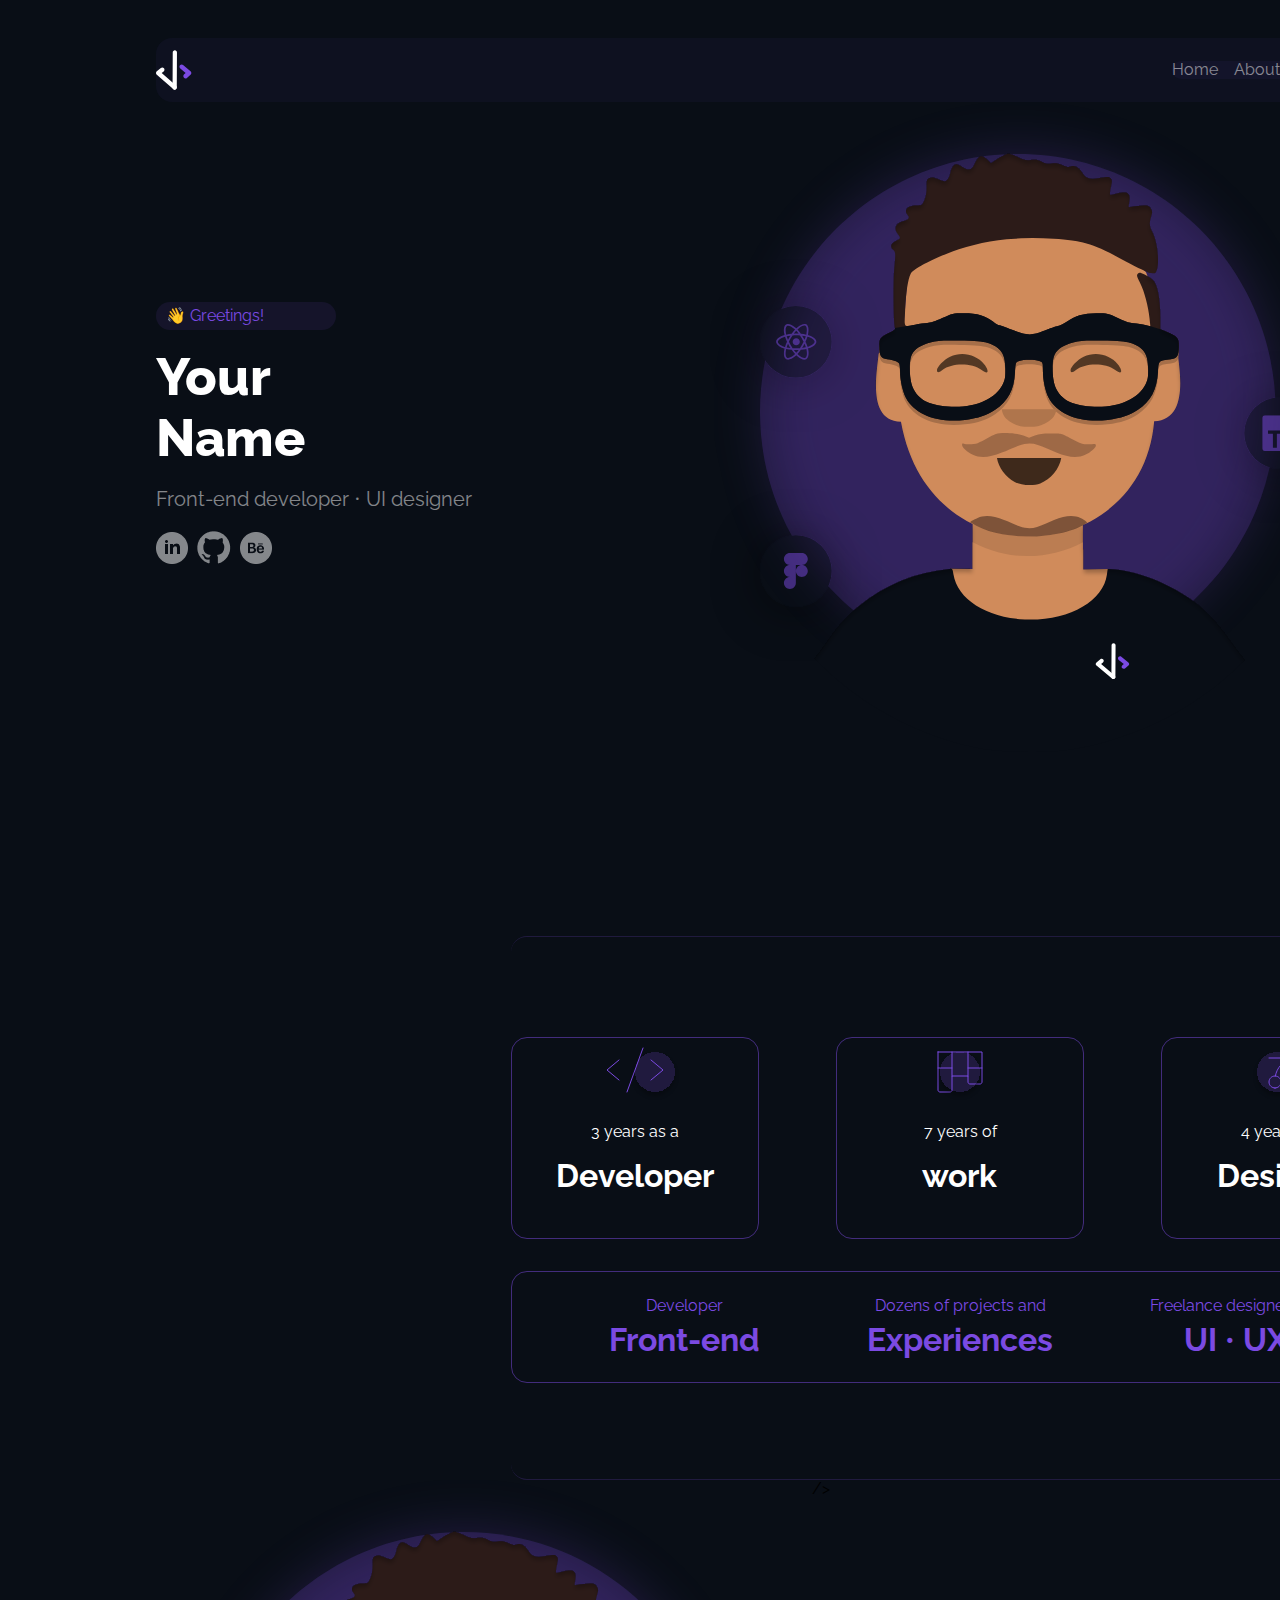
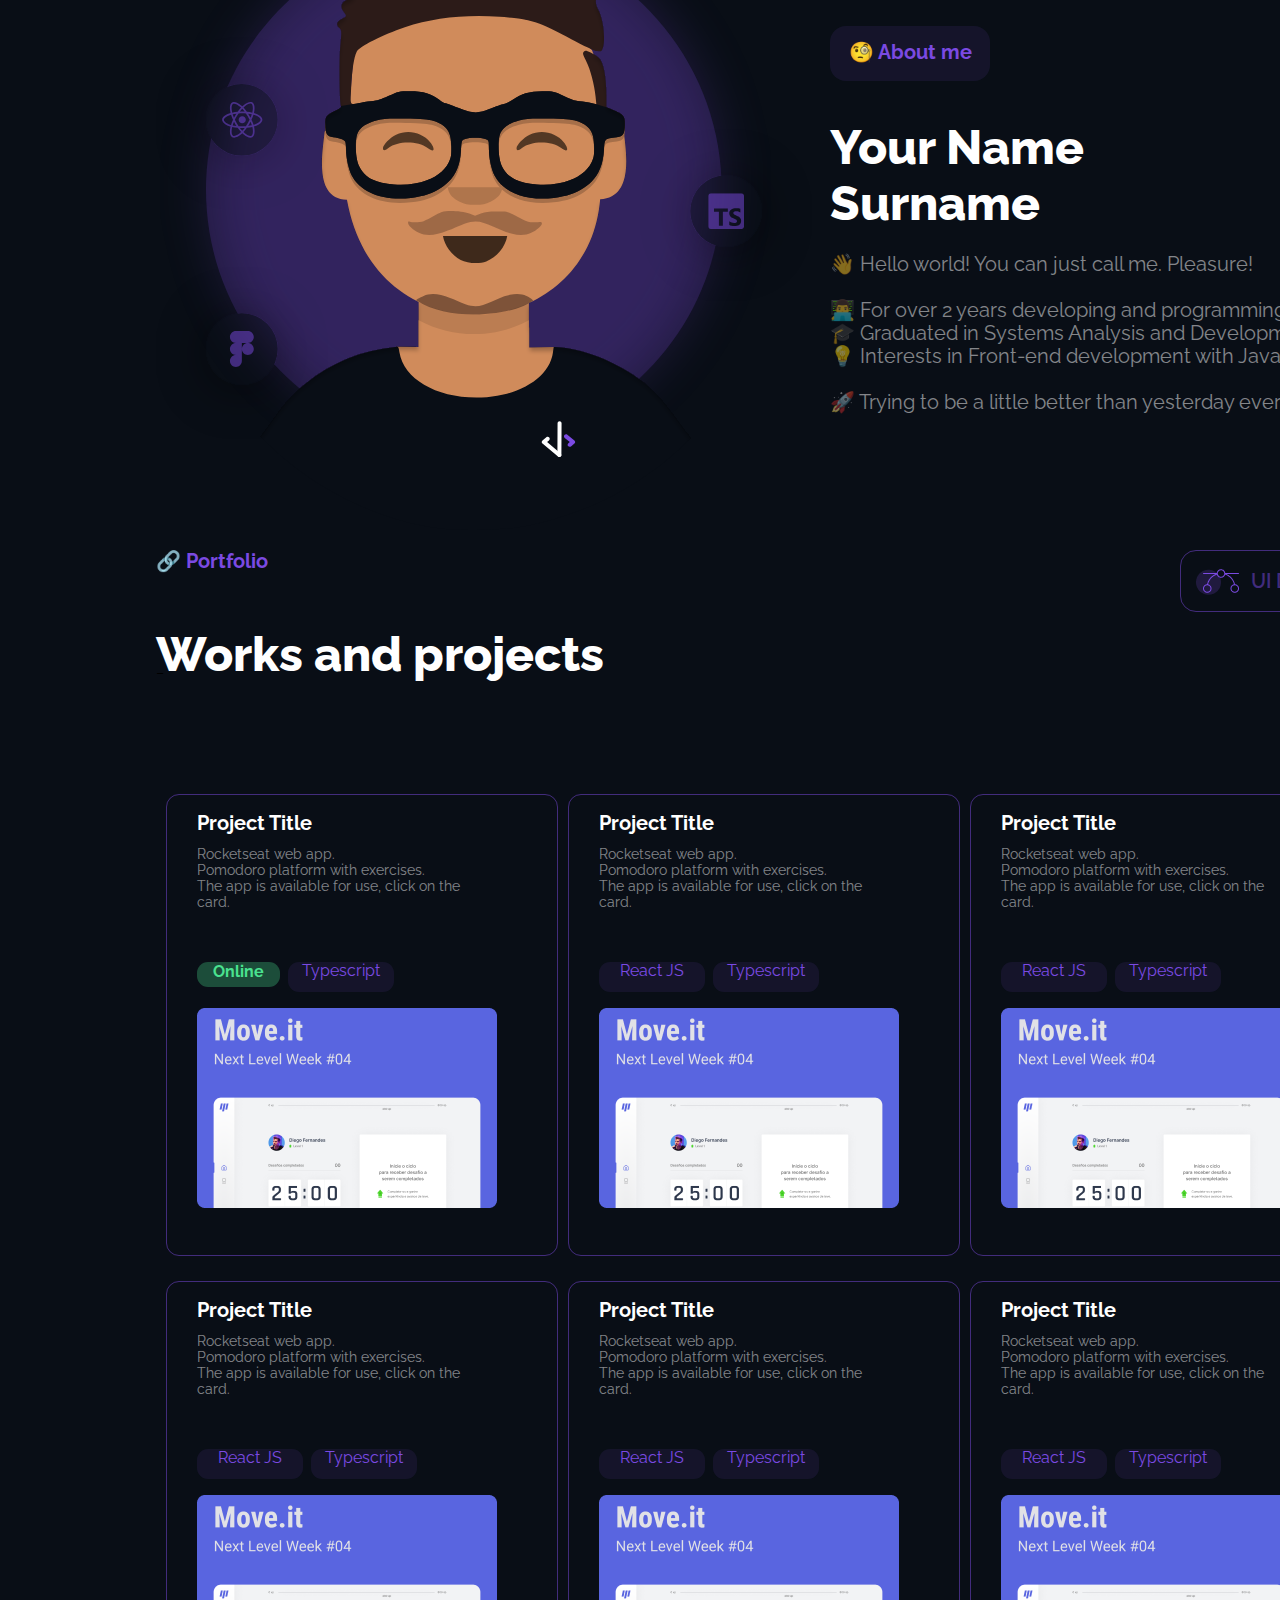
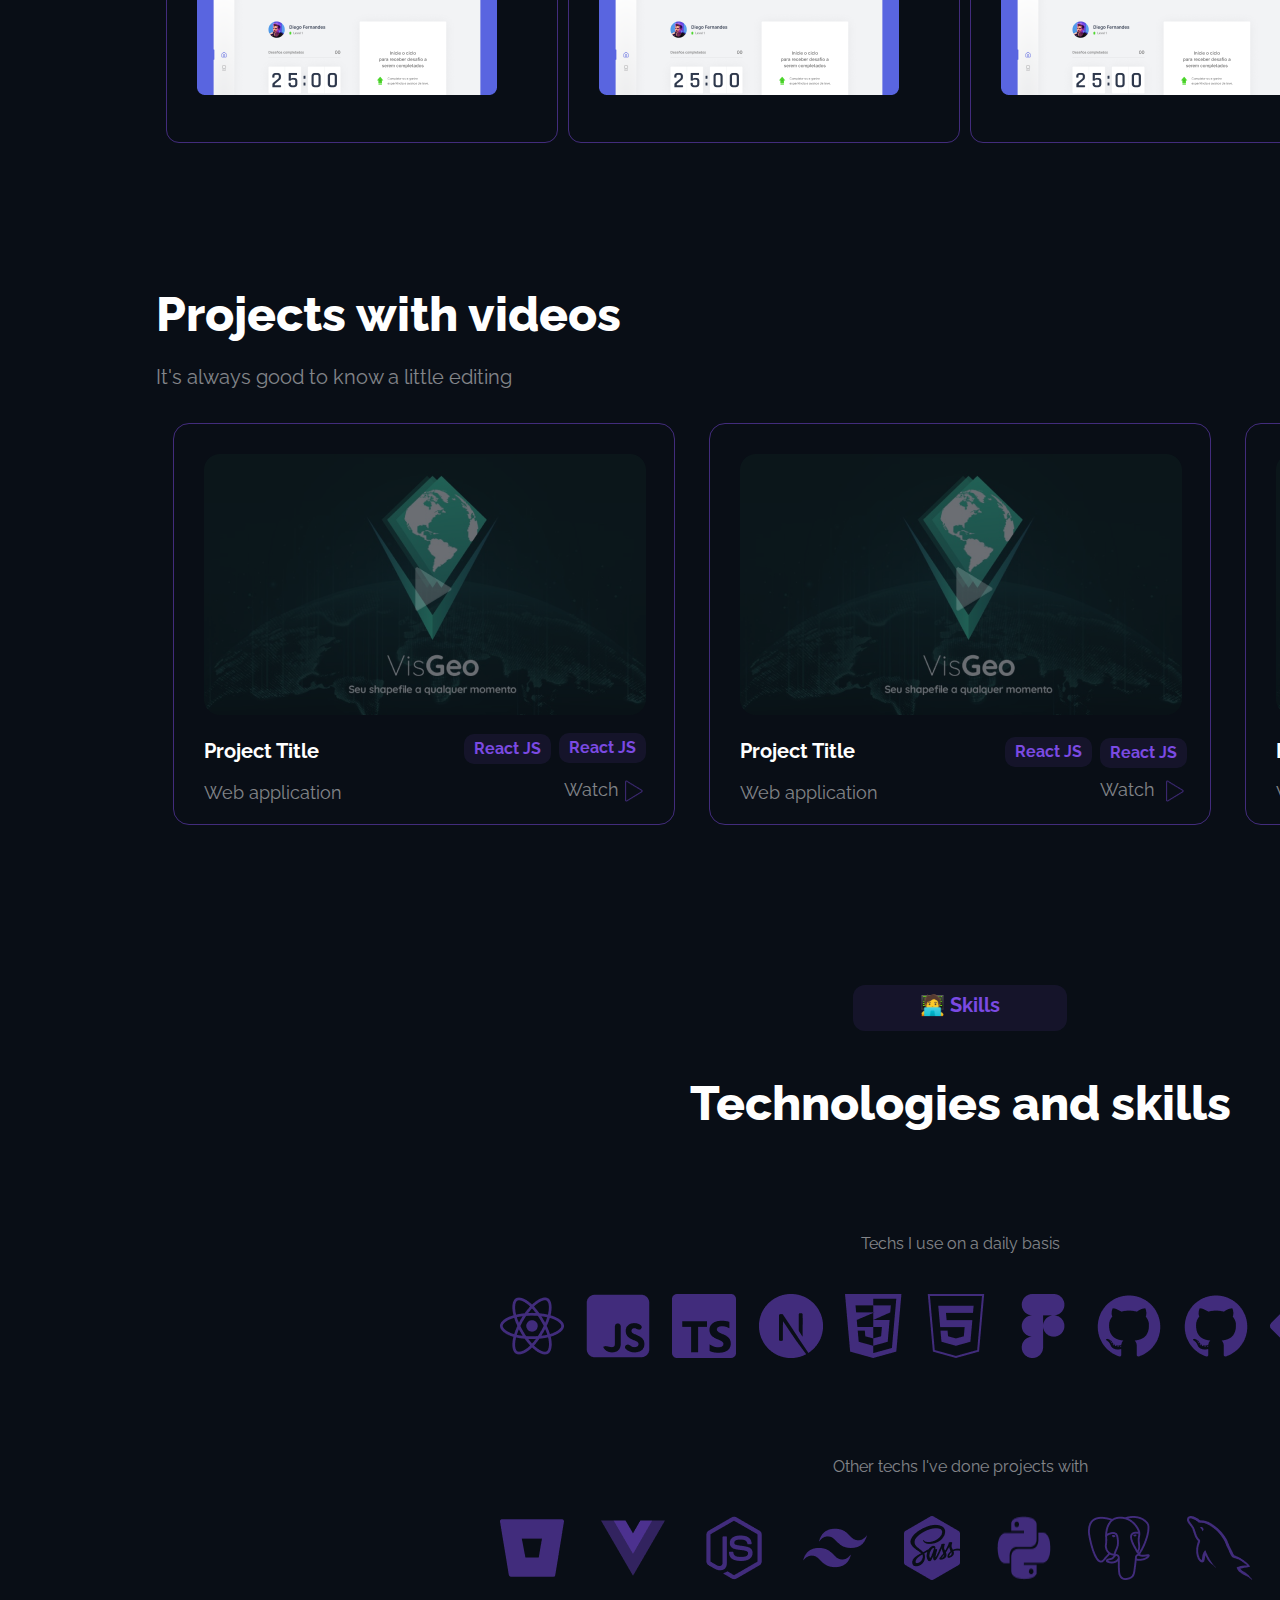
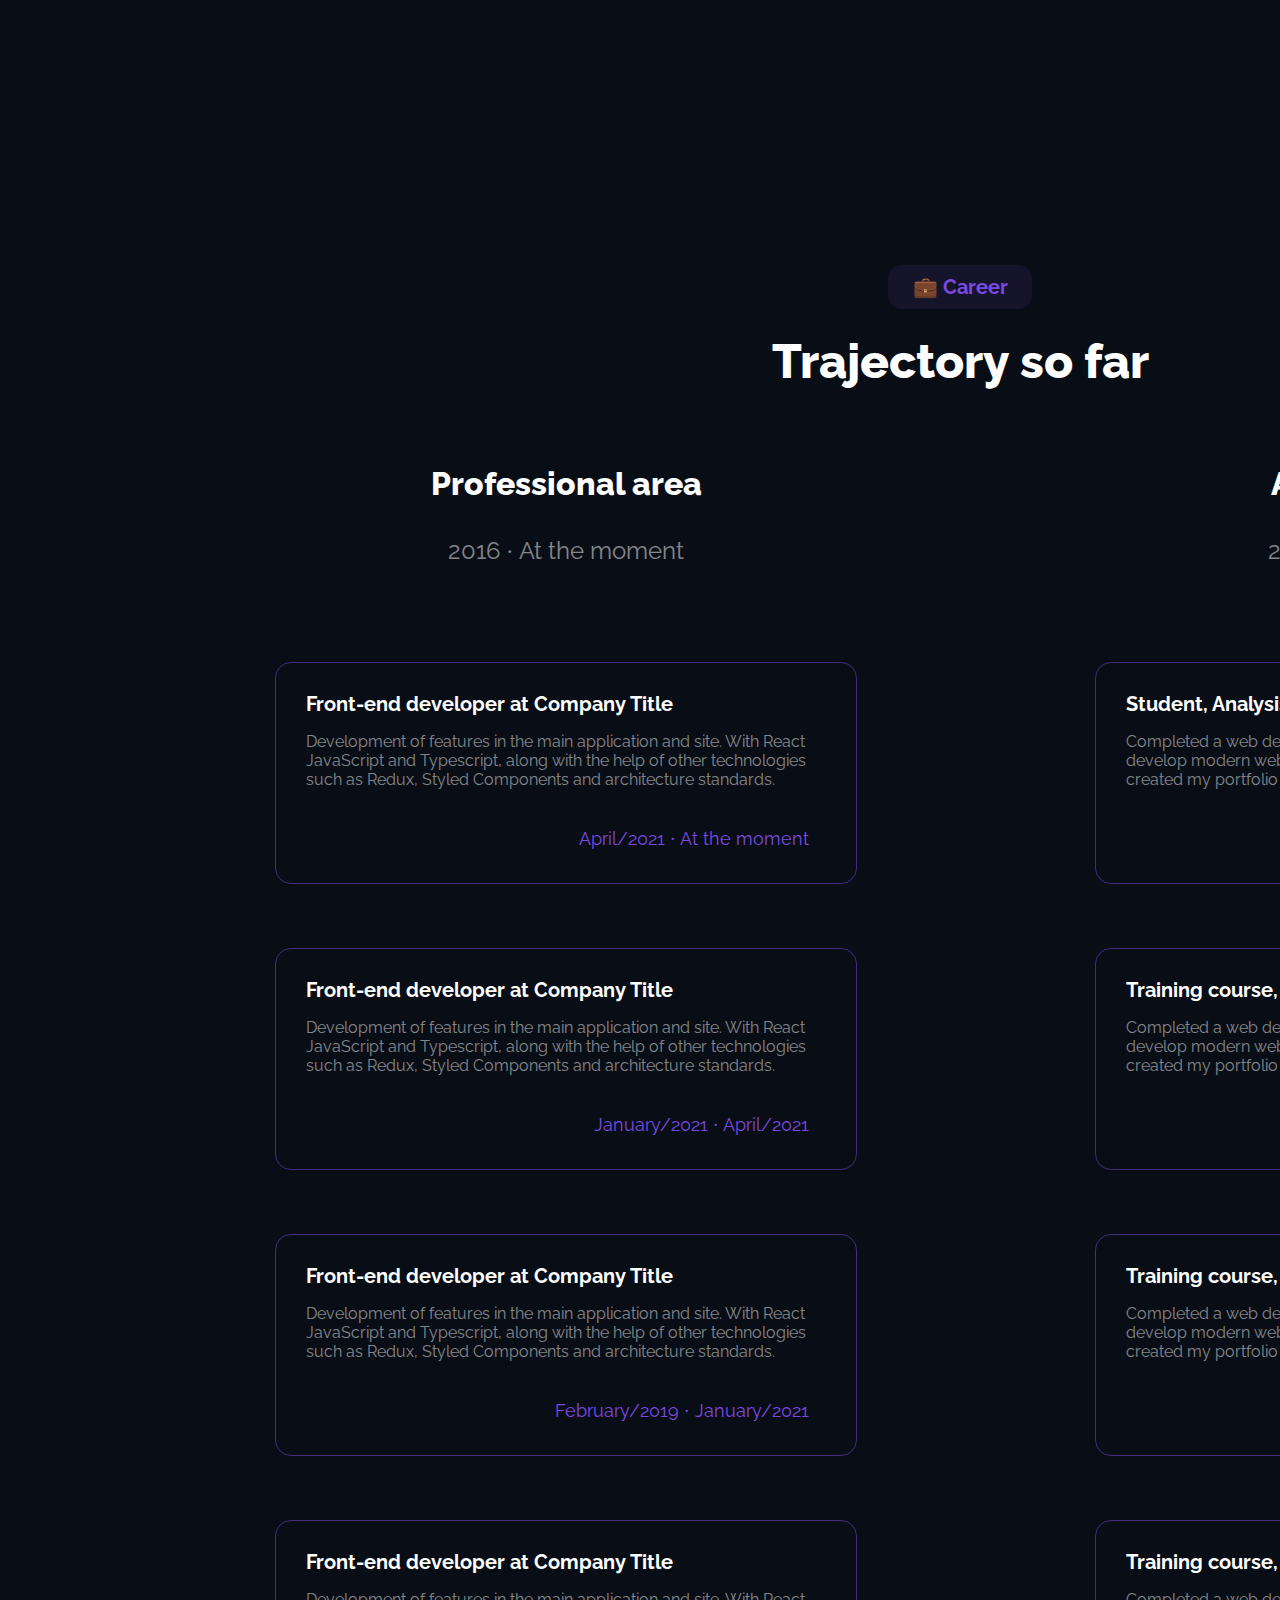
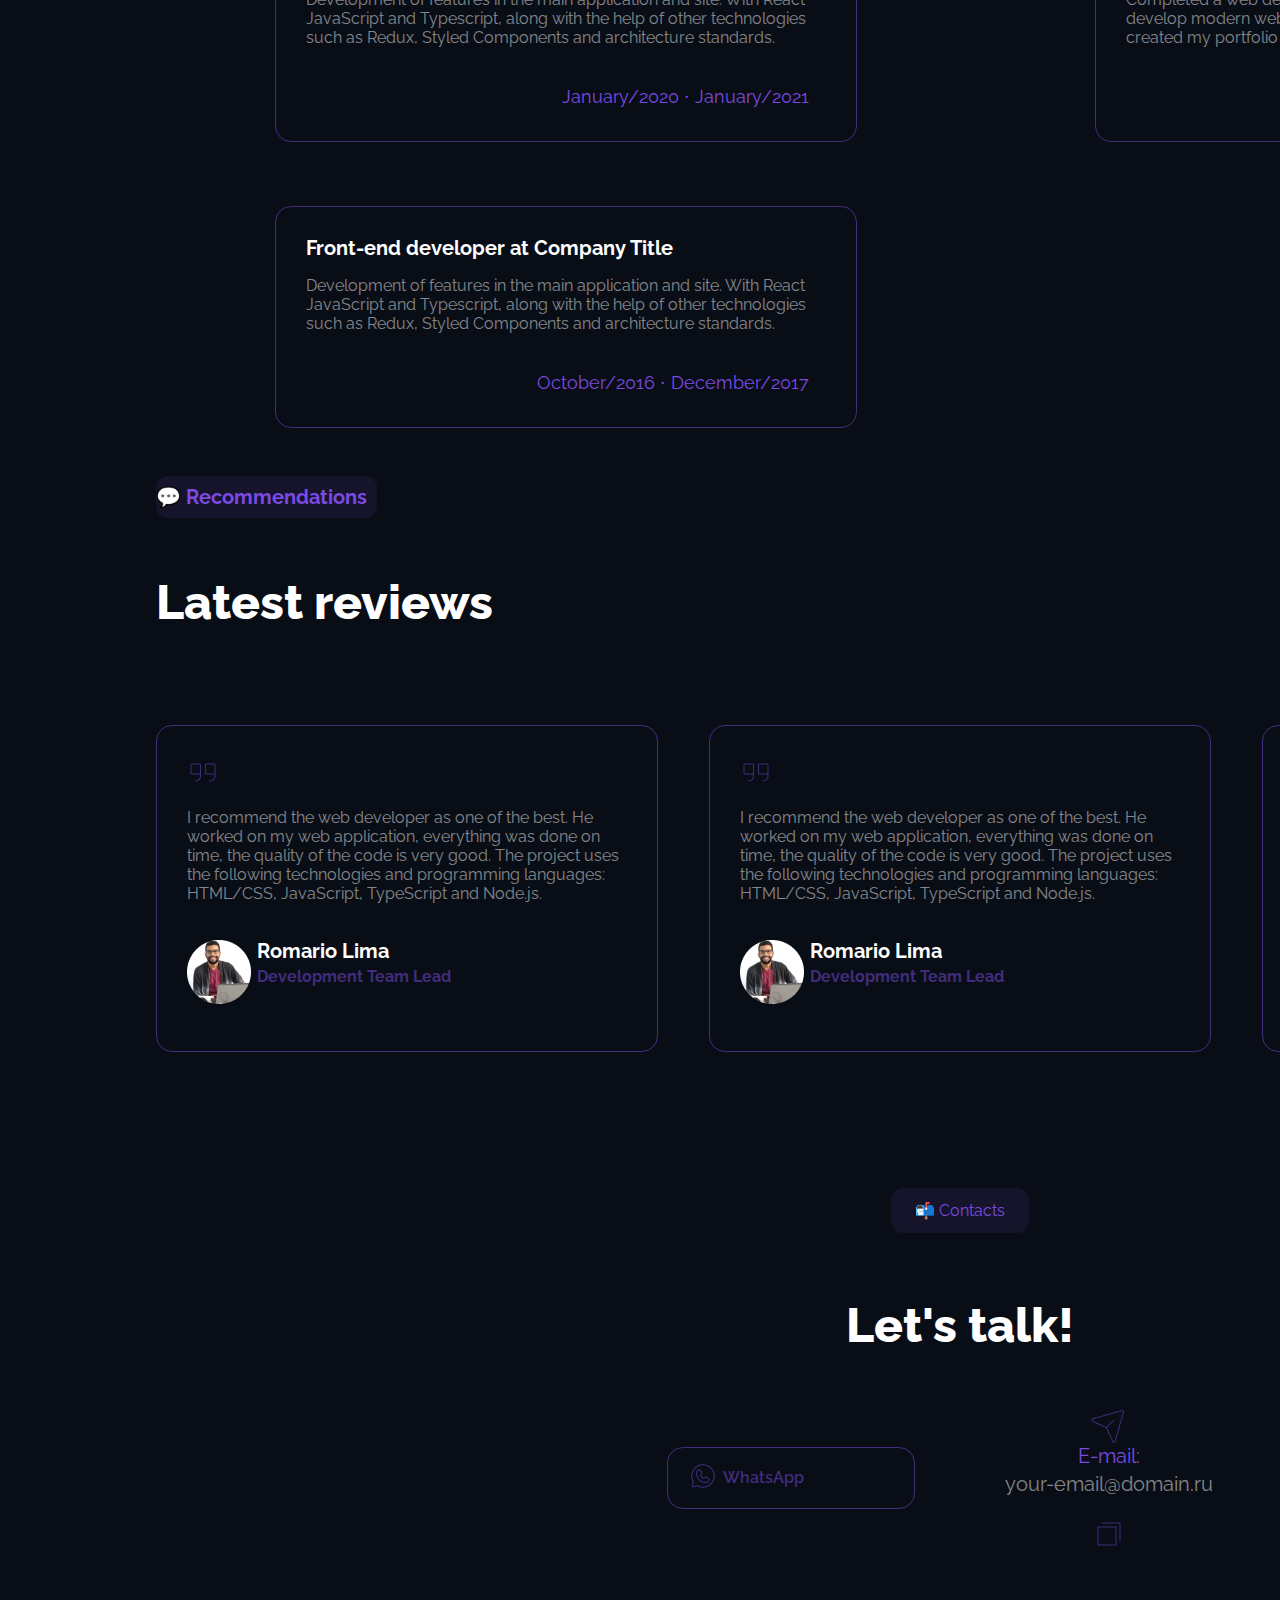
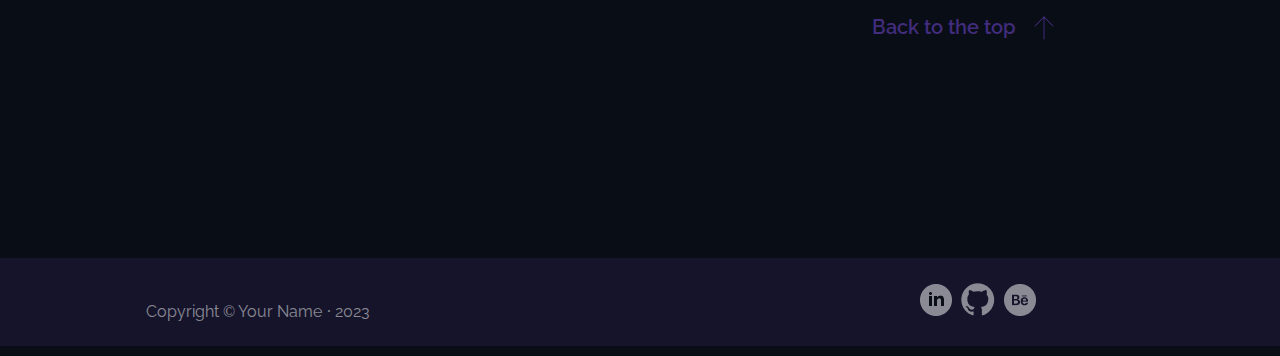
==== commit 1e567419: "correction" ====
--- a/index.html
+++ b/index.html
@@ -139,11 +139,11 @@
         </div>
         <div class="work-option">
           
-          <p class="work-option_text-design"><img src="./img/designicon-work.png" alt="designIcon-work_text-" class="work-option_designicon">UI Design</p>
-
-          <p class="work-option_text-design"><img src="./img/designicon-work.png" alt="designIcon-work_text-" class="work-option_designicon">Design</p>
-
-          <p class="work-option_text-design"><img src="./img/designicon-work.png" alt="designIcon-work_text-" class="work-option_designicon">UI Design</p>
+          <p class="work-option_text-design"><img src="./img/designicon-work.png" alt="designIcon-work_text" class="work-option_designicon">UI Design</p>
+
+          <p class="work-option_text-design"><img src="./img/designicon-work.png" alt="designIcon-work_text" class="work-option_designicon">Design</p>
+
+          <p class="work-option_text-design"><img src="./img/designicon-work.png" alt="designIcon-work_text" class="work-option_designicon">UI Design</p>
       </div>
       </section>
       <!-- end portfólio-title -->_
@@ -153,120 +153,139 @@
       <figure class="project-title">
         <div class="project-title_card">
           <p class="card-title">Project Title</p>
+          <div class="card-text_p">
           <p class="card-text">
-            Rocketseat web app.<br />
-            Pomodoro platform with exercises.<br />
+            Rocketseat web app.</p>
+            <p class="card-text">Pomodoro platform with exercises.</p>
+            <p class="card-text">
             The app is available for use, click on the card.
           </p>
+        </div>
           <div class="card-info">
             <p class="card-choice1">Online</p>
             <p class="card-choice2">Typescript</p>
           </div>
-          <img src="./img/image 1.png" alt="image" class="card-img" />
-        </div>
-
-        <div class="project-title_card">
-          <p class="card-title">Project Title</p>
-          <p class="card-text">
-            Rocketseat web app.<br />
-            Pomodoro platform with exercises.<br />
-            The app is available for use, click on the card.
-          </p>
-          <div class="card-info">
-            <p class="card-choice2">React JS</p>
-            <p class="card-choice2">Typescript</p>
-          </div>
-          <img src="./img/image 1.png" alt="image" class="card-img" />
-        </div>
-
-        <div class="project-title_card">
-          <p class="card-title">Project Title</p>
-          <p class="card-text">
-            Rocketseat web app.<br />
-            Pomodoro platform with exercises.<br />
-            The app is available for use, click on the card.
-          </p>
-
-          <div class="card-info">
-            <p class="card-choice2">React JS</p>
-            <p class="card-choice2">Typescript</p>
-          </div>
-          <img src="./img/image 1.png" alt="image" class="card-img" />
-        </div>
-
-        <div class="project-title_card">
-          <p class="card-title">Project Title</p>
-          <p class="card-text">
-            Rocketseat web app.<br />
-            Pomodoro platform with exercises.<br />
-            The app is available for use, click on the card.
-          </p>
-
-          <div class="card-info">
-            <p class="card-choice2">React JS</p>
-            <p class="card-choice2">Typescript</p>
-          </div>
-          <img src="./img/image 1.png" alt="image" class="card-img" />
-        </div>
-
-        <div class="project-title_card">
-          <p class="card-title">Project Title</p>
-          <p class="card-text">
-            Rocketseat web app.<br />
-            Pomodoro platform with exercises.<br />
-            The app is available for use, click on the card.
-          </p>
-
-          <div class="card-info">
-            <p class="card-choice2">React JS</p>
-            <p class="card-choice2">Typescript</p>
-          </div>
-          <img src="./img/image 1.png" alt="image" class="card-img" />
-        </div>
-
-        <div class="project-title_card">
-          <p class="card-title">Project Title</p>
-          <p class="card-text">
-            Rocketseat web app.<br />
-            Pomodoro platform with exercises.<br />
-            The app is available for use, click on the card.
-          </p>
-
-          <div class="card-info">
-            <p class="card-choice2">React JS</p>
-            <p class="card-choice2">Typescript</p>
-          </div>
-          <img src="./img/image 1.png" alt="image" class="card-img" />
-        </div>
-
-        <div class="project-title_card">
-          <p class="card-title">Project Title</p>
-          <p class="card-text">
-            Rocketseat web app.<br />
-            Pomodoro platform with exercises.<br />
-            The app is available for use, click on the card.
-          </p>
-
-          <div class="card-info">
-            <p class="card-choice2">React JS</p>
-            <p class="card-choice2">Typescript</p>
-          </div>
-          <img src="./img/image 1.png" alt="image" class="card-img" />
-        </div>
-
-        <div class="project-title_card">
-          <p class="card-title">Project Title</p>
-          <p class="card-text">
-            Rocketseat web app.<br />
-            Pomodoro platform with exercises.<br />
-            The app is available for use, click on the card.
-          </p>
-
-          <div class="card-info">
-            <p class="card-choice2">React JS</p>
-            <p class="card-choice2">Typescript</p>
-          </div>
-          <img src="./img/image 1.png" alt="image" class="card-img" />
+          <img src="./img/image1.png" alt="image" class="card-img" />
+        </div>
+
+        <div class="project-title_card">
+          <p class="card-title">Project Title</p>
+          <div class="card-text_p">
+            <p class="card-text">
+              Rocketseat web app.</p>
+              <p class="card-text">Pomodoro platform with exercises.</p>
+              <p class="card-text">
+              The app is available for use, click on the card.
+            </p>
+          </div>
+          <div class="card-info">
+            <p class="card-choice2">React JS</p>
+            <p class="card-choice2">Typescript</p>
+          </div>
+          <img src="./img/image1.png" alt="image" class="card-img" />
+        </div>
+
+        <div class="project-title_card">
+          <p class="card-title">Project Title</p>
+          <div class="card-text_p">
+            <p class="card-text">
+              Rocketseat web app.</p>
+              <p class="card-text">Pomodoro platform with exercises.</p>
+              <p class="card-text">
+              The app is available for use, click on the card.
+            </p>
+          </div>
+          <div class="card-info">
+            <p class="card-choice2">React JS</p>
+            <p class="card-choice2">Typescript</p>
+          </div>
+          <img src="./img/image1.png" alt="image" class="card-img" />
+        </div>
+
+        <div class="project-title_card">
+          <p class="card-title">Project Title</p>
+          <div class="card-text_p">
+            <p class="card-text">
+              Rocketseat web app.</p>
+              <p class="card-text">Pomodoro platform with exercises.</p>
+              <p class="card-text">
+              The app is available for use, click on the card.
+            </p>
+          </div>
+          <div class="card-info">
+            <p class="card-choice2">React JS</p>
+            <p class="card-choice2">Typescript</p>
+          </div>
+          <img src="./img/image1.png" alt="image" class="card-img" />
+        </div>
+
+        <div class="project-title_card">
+          <p class="card-title">Project Title</p>
+          <div class="card-text_p">
+            <p class="card-text">
+              Rocketseat web app.</p>
+              <p class="card-text">Pomodoro platform with exercises.</p>
+              <p class="card-text">
+              The app is available for use, click on the card.
+            </p>
+          </div>
+          <div class="card-info">
+            <p class="card-choice2">React JS</p>
+            <p class="card-choice2">Typescript</p>
+          </div>
+          <img src="./img/image1.png" alt="image" class="card-img" />
+        </div>
+
+        <div class="project-title_card">
+          <p class="card-title">Project Title</p>
+          <div class="card-text_p">
+            <p class="card-text">
+              Rocketseat web app.</p>
+              <p class="card-text">Pomodoro platform with exercises.</p>
+              <p class="card-text">
+              The app is available for use, click on the card.
+            </p>
+          </div>
+          <div class="card-info">
+            <p class="card-choice2">React JS</p>
+            <p class="card-choice2">Typescript</p>
+          </div>
+          <img src="./img/image1.png" alt="image" class="card-img" />
+        </div>
+
+        <div class="project-title_card">
+          <p class="card-title">Project Title</p>
+          <div class="card-text_p">
+            <p class="card-text">
+              Rocketseat web app.</p>
+              <p class="card-text">Pomodoro platform with exercises.</p>
+              <p class="card-text">
+              The app is available for use, click on the card.
+            </p>
+          </div>
+          <div class="card-info">
+            <p class="card-choice2">React JS</p>
+            <p class="card-choice2">Typescript</p>
+          </div>
+          <img src="./img/image1.png" alt="image" class="card-img" />
+        </div>
+
+        <div class="project-title_card">
+          <p class="card-title">Project Title</p>
+          <div class="card-text_p">
+            <p class="card-text">
+              Rocketseat web app.</p>
+              <p class="card-text">Pomodoro platform with exercises.</p>
+              <p class="card-text">
+              The app is available for use, click on the card.
+            </p>
+          </div>
+
+          <div class="card-info">
+            <p class="card-choice2">React JS</p>
+            <p class="card-choice2">Typescript</p>
+          </div>
+          <img src="./img/image1.png" alt="image" class="card-img" />
         </div>
         <figcaption class="description">
           See more projects on GitHub
@@ -493,14 +512,14 @@
 <p class="recomendations-card_text
 ">I recommend the web developer as one of the best. He worked on my web application, everything was done on time, the quality of the code is very good. The project uses the following technologies and programming languages: HTML/CSS, JavaScript, TypeScript and Node.js.</p>
 <p class="recomendations-card_text-romario"><img src="./img/image-3.png" alt="image-3" class="recomendations-card_img-romario">Romario Lima
-  <p class="recomendations-card_text-development">Development Team Lead</p></p>
+ <p class="recomendations-card_text-development">Development Team Lead</p>
 </div>
 <div class="recomendations-card">
   <img src="./img/quotes.png" alt="quotes" class="recomendations-card_quotes">
   <p class="recomendations-card_text
   ">I recommend the web developer as one of the best. He worked on my web application, everything was done on time, the quality of the code is very good. The project uses the following technologies and programming languages: HTML/CSS, JavaScript, TypeScript and Node.js.</p>
   <p class="recomendations-card_text-romario"><img src="./img/image-3.png" alt="image-3" class="recomendations-card_img-romario">Romario Lima
-    <p class="recomendations-card_text-development">Development Team Lead</p></p>
+    <p class="recomendations-card_text-development">Development Team Lead</p>
   </div>
   <div class="recomendations-card">
     <img src="./img/quotes.png" alt="quotes" class="recomendations-card_quotes">
--- a/style.css
+++ b/style.css
@@ -5,7 +5,7 @@
   width: 1920px;
 }
 
-html{
+html {
   scroll-behavior: smooth;
 }
 
@@ -18,15 +18,12 @@
 }
 
 /* start nav */
-.header_flex-card{
-
-}
-
-.menu-checkbox{
+
+.menu-checkbox {
   display: none;
 }
 
-.nav{
+.nav {
   max-width: 1604px;
   height: 64px;
   display: flex;
@@ -35,7 +32,7 @@
   margin-top: 38px;
   padding: 0;
   align-items: center;
-  border-radius:16px;
+  border-radius: 16px;
 }
 
 .menu {
@@ -44,20 +41,17 @@
   align-items: center;
   background-color: #7b4ae20d;
   padding: 0;
-  
 }
 
 .menu-logo {
   /* position: relative; */
   /* margin-right: 850px; */
- 
+
   width: 36.32px;
-height: 40px;
-top: 49px;
-left: 164px;
-
-}
- 
+  height: 40px;
+  top: 49px;
+  left: 164px;
+}
 
 .menu_link {
   padding-right: 16px;
@@ -65,18 +59,16 @@
   list-style-type: none;
   transition-property: all;
   transition-duration: 1s;
-  transition-delay: .4s;
-}
-
- a:visited{
+  transition-delay: 0.4s;
+}
+
+a:visited {
   color: rgb(95, 75, 95);
 }
 
-.menu_link a:hover{
-  color: blue;
-}
-
-
+.menu_link a:hover {
+  color: violet;
+}
 
 .menu-text {
   width: auto;
@@ -84,7 +76,6 @@
   text-decoration: none;
 }
 
-
 /* end nav */
 /* star header */
 
@@ -93,7 +84,7 @@
   justify-content: space-between;
   align-items: center;
   flex-basis: content;
-  /* margin-left: 140px; */
+  margin-bottom: 184px;
 }
 
 .header-item-right {
@@ -139,7 +130,6 @@
   font-weight: 400;
   line-height: 23px;
   letter-spacing: 0em;
-  text-align: justified;
   color: #ffffff80;
 }
 
@@ -191,38 +181,37 @@
   padding-bottom: 20px;
 }
 
-.header_socialmedias-icon{
+.header_socialmedias-icon {
   transition: 0.5s;
   margin-right: 5px;
 }
 
-.header_socialmedias-icon:hover{
+.header_socialmedias-icon:hover {
   cursor: pointer;
-  transform: scale(1.2)
-}
-
-.header_avatar{
+  transform: scale(1.2);
+}
+
+.header_avatar {
   transition: 0.5s;
- 
-}
-
-.header_avatar:hover{
+}
+
+.header_avatar:hover {
   transform: scale(1.1);
   cursor: pointer;
 }
 
-.header-item-cv:hover{
-  transition: 1s; 
-    display: block; 
+.header-item-cv:hover {
+  transition: 1s;
+  display: block;
   transform: scale(1.3);
   cursor: pointer;
 }
 
-.header-item-watsapptext:hover{
-  transition: 0.8s; 
-  background-color:#7B4AE21A;
-transform: scale(1.1);
-cursor: pointer;
+.header-item-watsapptext:hover {
+  transition: 0.8s;
+  background-color: #7b4ae21a;
+  transform: scale(1.1);
+  cursor: pointer;
 }
 /* end header */
 
@@ -230,6 +219,7 @@
 
 .experience {
   margin: 0 auto;
+
   border-top: 1px solid #7b4ae233;
   border-bottom: 1px solid #7b4ae233;
   width: 898px;
@@ -247,100 +237,97 @@
   width: 246px;
   height: 200px;
   border-radius: 16px;
-  border: 1px solid #7B4AE280;
-}
-
-.dev-card_codeicon{
+  border: 1px solid #7b4ae280;
+}
+
+.dev-card_codeicon {
   margin: 0 auto;
   margin-left: 91px;
 }
 
-.dev-card_text-years{
-  font-family: Raleway;
-font-size: 16px;
-font-weight: 400;
-line-height: 19px;
-letter-spacing: 0em;
-text-align: center;
-color: #FFFFFF;
-}
-
-.dev-card_text-h3{
+.dev-card_text-years {
+  font-family: Raleway;
+  font-size: 16px;
+  font-weight: 400;
+  line-height: 19px;
+  letter-spacing: 0em;
+  text-align: center;
+  color: #ffffff;
+}
+
+.dev-card_text-h3 {
   margin: 0 auto;
   width: 205.55px;
-height: 37px;
-top: 1221.12px;
-left: 531px;
-font-family: Raleway;
-font-size: 32px;
-font-weight: 700;
-line-height: 38px;
-letter-spacing: 0em;
-text-align: center;
-color:#FFFFFF;
-
-}
-
-.dev-card:hover{
-  background-color:#7B4AE21A;
+  height: 37px;
+  top: 1221.12px;
+  left: 531px;
+  font-family: Raleway;
+  font-size: 32px;
+  font-weight: 700;
+  line-height: 38px;
+  letter-spacing: 0em;
+  text-align: center;
+  color: #ffffff;
+}
+
+.dev-card:hover {
+  background-color: #7b4ae21a;
   cursor: pointer;
 }
 
-
 .experience-description {
   display: flex;
-  flex-wrap:wrap;
-  justify-content:space-between;
-  align-items:center;
-  align-content:center;
+  flex-wrap: wrap;
+  justify-content: space-between;
+  align-items: center;
+  align-content: center;
   margin: 0 auto;
- width: 898px;
-height: 110px;
-border-radius: 16px;
-border: 1px solid #7B4AE280;
-
-}
-
-.experience-description:hover{
-  background-color:#7B4AE21A;
+  width: 898px;
+  height: 110px;
+  border-radius: 16px;
+  border: 1px solid #7b4ae280;
+  margin-top: 32px;
+}
+
+.experience-description:hover {
+  background-color: #7b4ae21a;
   cursor: pointer;
 }
 
-.experience-description_cont-p{
-  display: flex;
-
-}
-
-.experience-description_cont-h3{
-  display: flex;
-}
-
-.experience-description_text-p{
+.experience-description_cont-p {
+  display: flex;
+}
+
+.experience-description_cont-h3 {
+  display: flex;
+}
+
+.experience-description_text-p {
   margin: 0;
   width: 205.55px;
-height: 25.12px;
-font-family: Raleway;
-font-size: 16px;
-font-weight: 400;
-line-height: 19px;
-letter-spacing: 0em;
-text-align: center;
-color: #7B4AE2;
-padding-left: 70px ;
-}
-
-.experience-description_text-h3{
+  height: 25.12px;
+  font-family: Raleway;
+  font-size: 16px;
+  font-weight: 400;
+  line-height: 19px;
+  letter-spacing: 0em;
+  text-align: center;
+  color: #7b4ae2;
+  padding-left: 70px;
+}
+
+.experience-description_text-h3 {
   margin: 0;
   width: 205.55px;
-height: 37px;
-font-family: Raleway;
-font-size: 32px;
-font-weight: 700;
-line-height: 38px;
-letter-spacing: 0em;
-text-align: center;
-color:#7B4AE2;
-padding-left: 70px ;
+  height: 37px;
+  font-family: Raleway;
+  font-size: 32px;
+  font-weight: 700;
+  line-height: 38px;
+  letter-spacing: 0em;
+  text-align: center;
+  color: #7b4ae2;
+  padding-left: 70px;
 }
 /* end experience */
 
@@ -426,37 +413,37 @@
   width: 616px;
   height: 60px;
   border-radius: 16px;
-  margin-bottom:50px;
-}
-
-.work-option_designicon{
+  margin-bottom: 50px;
+}
+
+.work-option_designicon {
   width: 45px;
-height: 40px;
-color: #7B4AE2;
-float: left;
-margin-left: 15px;
-margin-top: 10px;
-}
-.work-option_text-design{
+  height: 40px;
+  color: #7b4ae2;
+  float: left;
+  margin-left: 15px;
+  margin-top: 10px;
+}
+.work-option_text-design {
   width: 184px;
-height: 37px;
-font-family: Raleway;
-font-size: 20px;
-font-weight: 600;
-line-height: 60px;
-letter-spacing: 0em;
-text-align: center;
-color: #7B4AE280;
-width: 184px;
-height: 60px;
-border-radius: 16px;
-border: 1px solid #7B4AE280;
-margin-left: 32px;
-}
-
-.work-option_text-design:hover{
-background-color: #7B4AE21A;
-  cursor:pointer;
+  height: 37px;
+  font-family: Raleway;
+  font-size: 20px;
+  font-weight: 600;
+  line-height: 60px;
+  letter-spacing: 0em;
+  text-align: center;
+  color: #7b4ae280;
+  width: 184px;
+  height: 60px;
+  border-radius: 16px;
+  border: 1px solid #7b4ae280;
+  margin-left: 32px;
+}
+
+.work-option_text-design:hover {
+  background-color: #7b4ae21a;
+  cursor: pointer;
 }
 /* end portfólio-title */
 
@@ -481,14 +468,18 @@
   left: 156px;
   border: 1px solid #7b4ae280;
   border-radius: 13px;
-}
-
-.project-title_card:hover{
-  background-color:#7B4AE21A;
+  margin-bottom: 8px;
+  margin-top: 17px;
+  padding-left: 30px;
+  margin-left: 10px;
+}
+
+.project-title_card:hover {
+  background-color: #7b4ae21a;
   cursor: pointer;
 }
 
-.project-title_card-color{
+.project-title_card-color {
   width: 360px;
   height: 460px;
   top: 2539px;
@@ -498,8 +489,8 @@
 }
 
 .card-title {
-  margin-top: 37px;
-  margin-left: 30px;
+  margin-top: 17px;
+  margin-bottom: 8px;
   color: #ffffff;
   width: 168.14px;
   height: 25.12px;
@@ -514,10 +505,11 @@
 }
 
 .card-text {
-  margin-left: 30px;
+  margin-top: 0;
+  margin-bottom: 0;
   color: #ffffff80;
   width: 299.78px;
-  height: 70px;
+
   top: 2600.1px;
   left: 185.94px;
   font-family: Raleway;
@@ -526,20 +518,25 @@
   line-height: 16px;
   letter-spacing: 0em;
   text-align: left;
+  padding: 0;
+}
+
+.card-text_p {
+  height: 100px;
 }
 
 .card-info {
   display: flex;
+  align-items: center;
 }
 
 .card-choice1 {
-  margin-left: 30px;
   background-color: #4ae2904d;
   color: #4ae290;
   width: 60px;
   height: 20px;
   top: 2722px;
-  left: 194px;
+  left: 94px;
   font-family: Raleway;
   font-size: 16px;
   font-weight: 700;
@@ -551,12 +548,12 @@
   height: 25px;
   top: 2717px;
   left: 186px;
-  padding-top: 10px;
+  margin-bottom: 20px;
+  margin-right: 8px;
 }
 
 .card-choice2 {
   width: 90px;
-  height: 20px;
   top: 2722px;
   left: 285px;
   background-color: #7b4ae21a;
@@ -565,193 +562,187 @@
   height: 30px;
   top: 2717px;
   left: 277px;
-  margin-left: 8px;
-padding-top: 5px;
-text-align: center;
-border-radius: 11px;
+  text-align: center;
+  border-radius: 11px;
+  margin-right: 8px;
 }
 
 .card-img {
-  margin-left: 30px;
-  padding-bottom: 30px;
-}
-
-.description{
- /* position: absolute; */
- color: #7B4AE280; 
- width: 385px;
-height: 37px;
-top: 3555px;
-left: 1223px;
-font-family: Raleway;
-font-size: 20px;
-font-weight: 600;
-line-height: 23px;
-letter-spacing: 0em;
-text-align: left;
-margin-left: 1270px;
-margin-top: 48px;
-}
-.arrow-right{
-  color: #7B4AE280;
+  padding-bottom: 0px;
+}
+
+.description {
+  color: #7b4ae280;
+  width: 385px;
+  height: 37px;
+  top: 3555px;
+  left: 1223px;
+  font-family: Raleway;
+  font-size: 20px;
+  font-weight: 600;
+  line-height: 23px;
+  letter-spacing: 0em;
+  text-align: left;
+  margin-left: 1270px;
+  margin-top: 48px;
+}
+.arrow-right {
+  color: #7b4ae280;
   width: 24px;
-height: 24px;
-
+  height: 24px;
 }
 /* end project-title */
 
 /* start Projects-videos */
 
-.projects-videos_text-h2{
-  color: #FFFFFF;
-  font-family: Raleway;
-font-size: 48px;
-font-weight: 800;
-line-height: 56px;
-letter-spacing: 0em;
-text-align: left;
-width: 663px;
-height: 60px;
-top: 3692px;
-left: 140px;
-margin-top: 141px;
-}
-
-.projects-videos_text-p{
-color: #FFFFFF80;
-font-family: Raleway;
-font-size: 20px;
-font-weight: 400;
-line-height: 23px;
-letter-spacing: 0em;
-text-align: justified;
-width: 528.52px;
-height: 37px;
-top: 3761.24px;
-left: 140px;
-}
-
-
-.video-card_flex{
+.projects-videos_text-h2 {
+  color: #ffffff;
+  font-family: Raleway;
+  font-size: 48px;
+  font-weight: 800;
+  line-height: 56px;
+  letter-spacing: 0em;
+  text-align: left;
+  width: 663px;
+  height: 60px;
+  top: 3692px;
+  left: 140px;
+  margin-top: 141px;
+  margin-bottom: 8px;
+}
+
+.projects-videos_text-p {
+  color: #ffffff80;
+  font-family: Raleway;
+  font-size: 20px;
+  font-weight: 400;
+  line-height: 23px;
+  letter-spacing: 0em;
+  text-align: justified;
+  width: 528.52px;
+  height: 37px;
+  top: 3761.24px;
+  left: 140px;
+}
+
+.video-card_flex {
   display: flex;
   justify-content: space-around;
 }
 
-.video-card{
-padding: auto;
+.video-card {
   width: 500px;
-height: 400px;
-top: 3852px;
-left: 156px;
-border-radius: 16px;
-border:1px solid #7B4AE280;
-}
-
-.video-card:hover{
-  background-color:#7B4AE21A;
+  height: 400px;
+  top: 3852px;
+  left: 156px;
+  border-radius: 16px;
+  border: 1px solid #7b4ae280;
+}
+
+.video-card:hover {
+  background-color: #7b4ae21a;
   cursor: pointer;
 }
 
-.image-video{
-  margin:  0 auto;
+.image-video {
+  margin: 0 auto;
   padding-left: 30px;
   padding-top: 30px;
 }
 
-.video-card_text{
+.video-card_text {
   width: 225.81px;
-height: 25.12px;
-font-family: Raleway;
-font-size: 20px;
-font-weight: 700;
-line-height: 23px;
-letter-spacing: 0em;
-text-align: left;
-color: #FFFFFF;
-padding-left: 30px;
-padding-bottom: 0;
-margin-bottom: 17px;
-}
-
-.video-card_text-web{
+  height: 25.12px;
+  font-family: Raleway;
+  font-size: 20px;
+  font-weight: 700;
+  line-height: 23px;
+  letter-spacing: 0em;
+  text-align: left;
+  color: #ffffff;
+  padding-left: 30px;
+  padding-bottom: 0;
+  margin-bottom: 17px;
+}
+
+.video-card_text-web {
   width: 168.14px;
-height: 25.12px;
-font-family: Raleway;
-font-size: 18px;
-font-weight: 400;
-line-height: 21px;
-letter-spacing: 0em;
-text-align: left;
-color: #FFFFFF80;
-padding-left: 30px;
-margin-top: 12px;
-}
-
-.video-card_text-react{
+  height: 25.12px;
+  font-family: Raleway;
+  font-size: 18px;
+  font-weight: 400;
+  line-height: 21px;
+  letter-spacing: 0em;
+  text-align: left;
+  color: #ffffff80;
+  padding-left: 30px;
+  margin-top: 12px;
+}
+
+.video-card_text-react {
   position: relative;
   width: 77px;
-height: 20px;
-top: -373px;
-left: 290px;
-color: #7B4AE2;
-font-family: Raleway;
-font-size: 16px;
-font-weight: 700;
-line-height: 19px;
-letter-spacing: 0em;
-text-align: center;
-background-color:#7B4AE21A;
-border-radius: 10px;
-padding: 5px;
-}
-
-.video-card_text-watch{
+  height: 20px;
+  top: -373px;
+  left: 290px;
+  color: #7b4ae2;
+  font-family: Raleway;
+  font-size: 16px;
+  font-weight: 700;
+  line-height: 19px;
+  letter-spacing: 0em;
+  text-align: center;
+  background-color: #7b4ae21a;
+  border-radius: 10px;
+  padding: 5px;
+}
+
+.video-card_text-watch {
   position: relative;
   width: 58.8px;
-height: 25.12px;
-top: -422px;
-left: 390px;
-font-family: Raleway;
-font-size: 18px;
-font-weight: 400;
-line-height: 21px;
-letter-spacing: 0em;
-text-align: left;
-color: #FFFFFF80;
-
-}
-
-.video-card_text-react-right{
+  height: 25.12px;
+  top: -422px;
+  left: 390px;
+  font-family: Raleway;
+  font-size: 18px;
+  font-weight: 400;
+  line-height: 21px;
+  letter-spacing: 0em;
+  text-align: left;
+  color: #ffffff80;
+}
+
+.video-card_text-react-right {
   position: relative;
   width: 77px;
-height: 20px;
-top: -420px;
-left: 385px;
-color:#7B4AE2;
-font-family: Raleway;
-font-size: 16px;
-font-weight: 700;
-line-height: 19px;
-letter-spacing: 0em;
-text-align: center;
-border-radius: 10px;
-padding: 5px;
-background-color:#7B4AE21A; 
-}
-
-.video-card_play{
+  height: 20px;
+  top: -420px;
+  left: 385px;
+  color: #7b4ae2;
+  font-family: Raleway;
+  font-size: 16px;
+  font-weight: 700;
+  line-height: 19px;
+  letter-spacing: 0em;
+  text-align: center;
+  border-radius: 10px;
+  padding: 5px;
+  background-color: #7b4ae21a;
+}
+
+.video-card_play {
   position: relative;
-    color: #7B4AE280;
-    width: 244.12px;
-    height: 241.99px;
-    top: -265px;
-    left: 225px;
-    padding-bottom: 20px;
-}
-
-.video-card2_play{
+  color: #7b4ae280;
+  width: 244.12px;
+  height: 241.99px;
+  top: -265px;
+  left: 225px;
+  padding-bottom: 20px;
+}
+
+.video-card2_play {
   position: relative;
-  color: #7B4AE280;
+  color: #7b4ae280;
   width: 244.12px;
   height: 241.99px;
   top: -265px;
@@ -759,60 +750,60 @@
   padding-bottom: 20px;
 }
 
-.video-card2_text-react{
+.video-card2_text-react {
   position: relative;
   width: 77px;
-height: 20px;
-top: -370px;
-left: 295px;
-color: #7B4AE2;
-font-family: Raleway;
-font-size: 16px;
-font-weight: 700;
-line-height: 19px;
-letter-spacing: 0em;
-text-align: center;
-background-color:#7B4AE21A;
-border-radius: 10px;
-padding: 5px;
-}
-
-.video-card2_text-react-right{
+  height: 20px;
+  top: -370px;
+  left: 295px;
+  color: #7b4ae2;
+  font-family: Raleway;
+  font-size: 16px;
+  font-weight: 700;
+  line-height: 19px;
+  letter-spacing: 0em;
+  text-align: center;
+  background-color: #7b4ae21a;
+  border-radius: 10px;
+  padding: 5px;
+}
+
+.video-card2_text-react-right {
   position: relative;
   width: 77px;
-height: 20px;
-top: -415px;
-left: 390px;
-color: #7B4AE2;
-font-family: Raleway;
-font-size: 16px;
-font-weight: 700;
-line-height: 19px;
-letter-spacing: 0em;
-text-align: center;
-background-color:#7B4AE21A;
-border-radius: 10px;
-padding: 5px;
-}
-
-.video-card2_text-watch{
+  height: 20px;
+  top: -415px;
+  left: 390px;
+  color: #7b4ae2;
+  font-family: Raleway;
+  font-size: 16px;
+  font-weight: 700;
+  line-height: 19px;
+  letter-spacing: 0em;
+  text-align: center;
+  background-color: #7b4ae21a;
+  border-radius: 10px;
+  padding: 5px;
+}
+
+.video-card2_text-watch {
   position: relative;
   width: 58.8px;
-height: 25.12px;
-top: -422.03px;
-left: 390px;
-font-family: Raleway;
-font-size: 18px;
-font-weight: 400;
-line-height: 21px;
-letter-spacing: 0em;
-text-align: left;
-color: #FFFFFF80;
-}
-
-.video-card3_play{
+  height: 25.12px;
+  top: -422.03px;
+  left: 390px;
+  font-family: Raleway;
+  font-size: 18px;
+  font-weight: 400;
+  line-height: 21px;
+  letter-spacing: 0em;
+  text-align: left;
+  color: #ffffff80;
+}
+
+.video-card3_play {
   position: relative;
-  color: #7B4AE280;
+  color: #7b4ae280;
   width: 244.12px;
   height: 241.99px;
   top: -260px;
@@ -820,245 +811,241 @@
   padding-bottom: 20px;
 }
 
-.video-card3_text-react{
+.video-card3_text-react {
   position: relative;
   width: 77px;
-height: 20px;
-top: -370px;
-left: 295px;
-color: #7B4AE2;
-font-family: Raleway;
-font-size: 16px;
-font-weight: 700;
-line-height: 19px;
-letter-spacing: 0em;
-text-align: center;
-background-color:#7B4AE21A;
-border-radius: 10px;
-padding: 5px;
-}
-
-.video-card3_text-react-right{
+  height: 20px;
+  top: -370px;
+  left: 295px;
+  color: #7b4ae2;
+  font-family: Raleway;
+  font-size: 16px;
+  font-weight: 700;
+  line-height: 19px;
+  letter-spacing: 0em;
+  text-align: center;
+  background-color: #7b4ae21a;
+  border-radius: 10px;
+  padding: 5px;
+}
+
+.video-card3_text-react-right {
   position: relative;
   width: 77px;
-height: 20px;
-top: -415px;
-left: 390px;
-color: #7B4AE2;
-font-family: Raleway;
-font-size: 16px;
-font-weight: 700;
-line-height: 19px;
-letter-spacing: 0em;
-text-align: center;
-background-color:#7B4AE21A;
-border-radius: 10px;
-padding: 5px;
-}
-
-.video-card3_text-watch{
+  height: 20px;
+  top: -415px;
+  left: 390px;
+  color: #7b4ae2;
+  font-family: Raleway;
+  font-size: 16px;
+  font-weight: 700;
+  line-height: 19px;
+  letter-spacing: 0em;
+  text-align: center;
+  background-color: #7b4ae21a;
+  border-radius: 10px;
+  padding: 5px;
+}
+
+.video-card3_text-watch {
   position: relative;
   width: 58.8px;
-height: 25.12px;
-top: -417px;
-left: 395px;
-font-family: Raleway;
-font-size: 18px;
-font-weight: 400;
-line-height: 21px;
-letter-spacing: 0em;
-text-align: left;
-color: #FFFFFF80;
+  height: 25.12px;
+  top: -417px;
+  left: 395px;
+  font-family: Raleway;
+  font-size: 18px;
+  font-weight: 400;
+  line-height: 21px;
+  letter-spacing: 0em;
+  text-align: left;
+  color: #ffffff80;
 }
 /* end Projects-videos */
 
 /* start Skills */
 
-.skills{
-  display: flex;
-  flex-direction:column;
-  justify-content:center;
-  align-items:center;
+.skills {
+  display: flex;
+  flex-direction: column;
+  justify-content: center;
+  align-items: center;
   margin-top: 140px;
   margin-bottom: 145px;
 }
 
-.skills-text{
+.skills-text {
   width: 214px;
-height: 36px;
-top: 4397px;
-left: 853px;
-font-family: Raleway;
-font-size: 20px;
-font-weight: 700;
-line-height: 23px;
-letter-spacing: 0em;
-text-align: center;
-color:#7B4AE2;
-background-color:#7B4AE21A;
-border-radius: 12px;
-padding-top:10px;
-line-height:20px
-}
-
-.skills-img{
-display: flex;
-justify-content: space-between;
-width: 921px;
-}
-
-.skills-text-h2{
+  height: 36px;
+  top: 4397px;
+  left: 853px;
+  font-family: Raleway;
+  font-size: 20px;
+  font-weight: 700;
+  line-height: 23px;
+  letter-spacing: 0em;
+  text-align: center;
+  color: #7b4ae2;
+  background-color: #7b4ae21a;
+  border-radius: 12px;
+  padding-top: 10px;
+  line-height: 20px;
+}
+
+.skills-img {
+  display: flex;
+  justify-content: space-between;
+  width: 921px;
+}
+
+.skills-text-h2 {
   width: 663px;
-height: 60px;
-top: 4461px;
-left: 628px;
-font-family: Raleway;
-font-size: 48px;
-font-weight: 800;
-line-height: 56px;
-letter-spacing: 0em;
-text-align: center;
-color: #FFFFFF;
-margin-top: 24px;
-margin-bottom: 0;
-}
-
-.skills-text-gray{
+  height: 60px;
+  top: 4461px;
+  left: 628px;
+  font-family: Raleway;
+  font-size: 48px;
+  font-weight: 800;
+  line-height: 56px;
+  letter-spacing: 0em;
+  text-align: center;
+  color: #ffffff;
+  margin-top: 24px;
+  margin-bottom: 0;
+}
+
+.skills-text-gray {
   margin-top: 100px;
-margin-bottom: 40px;
+  margin-bottom: 40px;
 }
 /* end Skills */
 
 /* start career */
 
-.career-card_flex{
+.career-card_flex {
   /* margin: 0 auto; */
   display: flex;
-  flex-direction:column;
-  flex-wrap:wrap;
-height: 1699px;
-justify-content:start;
-align-items:center;
-}
-
-.career-card{
+  flex-direction: column;
+  flex-wrap: wrap;
+  height: 1699px;
+  justify-content: start;
+  align-items: center;
+}
+
+.career-card {
   width: 580px;
-height: 220px;
-border-radius: 16px;
-border: 1px solid #7B4AE280;
-margin-top: 64px;
-
-}
-
-.career-card:hover{
-  background-color: #7B4AE21A;
+  height: 220px;
+  border-radius: 16px;
+  border: 1px solid #7b4ae280;
+  margin-top: 64px;
+}
+
+.career-card:hover {
+  background-color: #7b4ae21a;
   cursor: pointer;
 }
 
-.career-title{
+.career-title {
   margin: 0 auto;
   max-width: 663px;
 }
 
-.career-title_text{
+.career-title_text {
   margin: 140px auto 24px;
   font-family: Raleway;
-font-size: 20px;
-font-weight: 700;
-/* line-height: 23px; */
-letter-spacing: 0em;
-text-align: center;
-color: #7B4AE2;
-background-color:#7B4AE21A;
-width: 130px;
-height: 30px;
-top: 5120px;
-left: 905px;
-border-radius:14px;
-padding: 7px;
-line-height:30px
-}
-
-.career-title_h2{
+  font-size: 20px;
+  font-weight: 700;
+  /* line-height: 23px; */
+  letter-spacing: 0em;
+  text-align: center;
+  color: #7b4ae2;
+  background-color: #7b4ae21a;
+  width: 130px;
+  height: 30px;
+  top: 5120px;
+  left: 905px;
+  border-radius: 14px;
+  padding: 7px;
+  line-height: 30px;
+}
+
+.career-title_h2 {
   width: 663px;
   height: 60px;
   top: 5184px;
   left: 628px;
   font-family: Raleway;
-font-size: 48px;
-font-weight: 800;
-line-height: 56px;
-letter-spacing: 0em;
-text-align: center;
+  font-size: 48px;
+  font-weight: 800;
+  line-height: 56px;
+  letter-spacing: 0em;
+  text-align: center;
   margin-top: 24px;
 }
 
-.career-professional{
+.career-professional {
   width: 820px;
-height: 40px;
-top: 5308px;
-left: 140px;
-font-family: Raleway;
-font-size: 32px;
-font-weight: 800;
-line-height: 38px;
-letter-spacing: 0em;
-text-align: center;
-
-}
-
-.career-professional_p{
+  height: 40px;
+  top: 5308px;
+  left: 140px;
+  font-family: Raleway;
+  font-size: 32px;
+  font-weight: 800;
+  line-height: 38px;
+  letter-spacing: 0em;
+  text-align: center;
+}
+
+.career-professional_p {
   width: 819.67px;
-height: 37px;
-top: 5356px;
-left: 140px;
-font-family: Raleway;
-font-size: 24px;
-font-weight: 400;
-line-height: 28px;
-letter-spacing: 0em;
-text-align: center;
-color: #FFFFFF80;
-
+  height: 37px;
+  top: 5356px;
+  left: 140px;
+  font-family: Raleway;
+  font-size: 24px;
+  font-weight: 400;
+  line-height: 28px;
+  letter-spacing: 0em;
+  text-align: center;
+  color: #ffffff80;
 }
 /* end career */
 
 /* start Recomendations */
 
-.recomendations-card_flex{
-  display: flex;
-  justify-content:space-between;
-
-}
-
-.recomendations-card{
+.recomendations-card_flex {
+  display: flex;
+  justify-content: space-between;
+}
+
+.recomendations-card {
   width: 440px;
-height: 265px;
-top: 7147px;
-left: 140px;
-border-radius: 16px;
-border: 1px solid #7B4AE280;
-padding: 30px;
-}
-
-.recomendations-card:hover{
-  background-color: #7B4AE21A;
+  height: 265px;
+  top: 7147px;
+  left: 140px;
+  border-radius: 16px;
+  border: 1px solid #7b4ae280;
+  padding: 30px;
+}
+
+.recomendations-card:hover {
+  background-color: #7b4ae21a;
   cursor: pointer;
 }
 
-.recomendations-title{
+.recomendations-title {
   margin-bottom: 64px;
 }
 
-.recomendations-title_flex{
-display: flex;
-justify-content:space-between;
-align-items:center;
-height: 129px;
-margin-bottom: 64px;
-}
-
-.recomendations-text{
+.recomendations-title_flex {
+  display: flex;
+  justify-content: space-between;
+  align-items: center;
+  height: 129px;
+  margin-bottom: 64px;
+}
+
+.recomendations-text {
   font-family: Raleway;
   font-size: 20px;
   font-weight: 700;
@@ -1067,13 +1054,13 @@
   text-align: left;
   width: 221px;
   height: 42px;
-  color: #7B4AE2;
+  color: #7b4ae2;
   margin-bottom: 32px;
   line-height: 42px;
   border-radius: 12px;
 }
 
-.recomendations-title_h2{
+.recomendations-title_h2 {
   font-family: Raleway;
   font-size: 48px;
   font-weight: 800;
@@ -1088,41 +1075,40 @@
   float: left;
 }
 
-.recomendations-title_caret-right{
-  color: #7B4AE2;
+.recomendations-title_caret-right {
+  color: #7b4ae2;
   width: 60px;
   height: 60px;
   top: 7023px;
   left: 1720px;
   border-radius: 16px;
-  border: 1px solid #7B4AE280;
-}
-
-.recomendations-title_caret-left{
-  color: #7B4AE2;
+  border: 1px solid #7b4ae280;
+}
+
+.recomendations-title_caret-left {
+  color: #7b4ae2;
   width: 60px;
   height: 60px;
   top: 7023px;
   left: 1720px;
   border-radius: 16px;
-margin-left: 10px;
-border: 1px solid #7B4AE280;
-}
-
-.recomendations-title_caret-left:hover{
-  background-color:#7B4AE21A;
+  margin-left: 10px;
+  border: 1px solid #7b4ae280;
+}
+
+.recomendations-title_caret-left:hover {
+  background-color: #7b4ae21a;
   cursor: pointer;
 }
 
-.recomendations-card_quotes{
+.recomendations-card_quotes {
   width: 32px;
-height: 32px;
-top: 7177px;
-left: 170px;
-
-}
-
-.recomendations-card_text{
+  height: 32px;
+  top: 7177px;
+  left: 170px;
+}
+
+.recomendations-card_text {
   width: 439.29px;
   height: 111.34px;
   top: 7222.08px;
@@ -1133,443 +1119,215 @@
   line-height: 19px;
   letter-spacing: 0em;
   text-align: left;
-  color: #FFFFFF80;
-}
-
-.recomendations-card_img-romario{
- float: left;
-
- padding-right: 6px;
-}
-
-.recomendations-card_text-romario{
+  color: #ffffff80;
+}
+
+.recomendations-card_img-romario {
+  float: left;
+
+  padding-right: 6px;
+}
+
+.recomendations-card_text-romario {
   width: 353.06px;
-height: 22.12px;
-top: 7355.15px;
-left: 245.01px;
-font-family: Raleway;
-font-size: 20px;
-font-weight: 700;
-line-height: 23px;
-letter-spacing: 0em;
-text-align: left;
-color: #FFFFFF;
-margin-bottom: 5px;
-
-}
-
-.recomendations-card_text-development{
-  font-family: Raleway;
-font-size: 16px;
-font-weight: 700;
-line-height: 19px;
-letter-spacing: 0em;
-text-align: left;
-width: 361.61px;
-height: 22.05px;
-top: 7382.15px;
-left: 245.01px;
-color: #7B4AE280;
-margin-top: 0;
-margin-bottom: 5px;
+  height: 22.12px;
+  top: 7355.15px;
+  left: 245.01px;
+  font-family: Raleway;
+  font-size: 20px;
+  font-weight: 700;
+  line-height: 23px;
+  letter-spacing: 0em;
+  text-align: left;
+  color: #ffffff;
+  margin-bottom: 5px;
+}
+
+.recomendations-card_text-development {
+  font-family: Raleway;
+  font-size: 16px;
+  font-weight: 700;
+  line-height: 19px;
+  letter-spacing: 0em;
+  text-align: left;
+  width: 361.61px;
+  height: 22.05px;
+  top: 7382.15px;
+  left: 245.01px;
+  color: #7b4ae280;
+  margin-top: 0;
+  margin-bottom: 5px;
 }
 /* end Recomendations */
 
 /* start contacts */
 
-
-.contacts-container{
-  display: flex;
-  flex-direction:column;
-  justify-content:center;
-  align-items:center;
-}
-
-.contacts-text{
+.contacts-container {
+  display: flex;
+  flex-direction: column;
+  justify-content: center;
+  align-items: center;
+}
+
+.contacts-text {
   width: 138px;
   height: 45px;
-  background-color:#7B4AE21A;
-  color: #7B4AE2;
-  text-align:center;
+  background-color: #7b4ae21a;
+  color: #7b4ae2;
+  text-align: center;
   line-height: 45px;
   border-radius: 12px;
   margin-top: 136px;
 }
 
-.contacts-text_h3{
+.contacts-text_h3 {
   /* margin: 0 auto; */
   width: 663px;
-height: 60px;
-top: 7647px;
-left: 629px;
-font-family: Raleway;
-font-size: 48px;
-font-weight: 800;
-line-height: 56px;
-letter-spacing: 0em;
-text-align: center;
-color: #FFFFFF;
-}
-
-.contacts-text_whatsapp{
-  
+  height: 60px;
+  top: 7647px;
+  left: 629px;
+  font-family: Raleway;
+  font-size: 48px;
+  font-weight: 800;
+  line-height: 56px;
+  letter-spacing: 0em;
+  text-align: center;
+  color: #ffffff;
+}
+
+.contacts-text_whatsapp {
   width: 170px;
-height: 37px;
-top: 7829px;
-left: 729px;
-font-family: Raleway;
-font-size: 16px;
-font-weight: 600;
-line-height: 19px;
-letter-spacing: 0em;
-text-align: left;
-color: #7B4AE280;
-width: 246px;
-height: 60px;
-top: 7818px;
-left: 673px;
-border-radius: 16px;
-border: 1px solid #7B4AE280;
-color:#7B4AE280;
-line-height: 60px;
-margin-right: 50px;
-}
-.contacts-text_whatsapp:hover{
-  background-color:#7B4AE21A;
+  height: 37px;
+  top: 7829px;
+  left: 729px;
+  font-family: Raleway;
+  font-size: 16px;
+  font-weight: 600;
+  line-height: 19px;
+  letter-spacing: 0em;
+  text-align: left;
+  color: #7b4ae280;
+  width: 246px;
+  height: 60px;
+  top: 7818px;
+  left: 673px;
+  border-radius: 16px;
+  border: 1px solid #7b4ae280;
+  color: #7b4ae280;
+  line-height: 60px;
+  margin-right: 50px;
+}
+.contacts-text_whatsapp:hover {
+  background-color: #7b4ae21a;
   cursor: pointer;
 }
 
-
-.contacts-text_img-whatsapp{
+.contacts-text_img-whatsapp {
   float: left;
   padding-top: 13px;
-  padding-right:5px ;
+  padding-right: 5px;
   padding-left: 20px;
 }
 
-.contacts-text_contacts-paper-plane{
+.contacts-text_contacts-paper-plane {
   transition: 0.5s;
 }
 
-.contacts-text_contacts-paper-plane:hover{
+.contacts-text_contacts-paper-plane:hover {
   transform: scale(1.2);
   cursor: pointer;
 }
 
-.contacts-text_contacts-container{
-  display: flex;
-  justify-content:center;
-  align-items:center;
-}
-
-.contacts-text_contacts{
-  display: flex;
-  flex-direction:column;
-  justify-content:center;
-  align-items:center;
- 
-}
-
-.contacts-text_contacts-mail{
+.contacts-text_contacts-container {
+  display: flex;
+  justify-content: center;
+  align-items: center;
+}
+
+.contacts-text_contacts {
+  display: flex;
+  flex-direction: column;
+  justify-content: center;
+  align-items: center;
+}
+
+.contacts-text_contacts-mail {
   margin: 0;
   width: 92px;
-height: 28px;
-font-family: Raleway;
-font-size: 20px;
-font-weight: 400;
-line-height: 23px;
-letter-spacing: 0em;
-text-align: center;
-color: #7B4AE2;
-transition: 0.5s
-}
-
-.contacts-text_contacts-mail-domain{
-  margin: 0 ;
+  height: 28px;
+  font-family: Raleway;
+  font-size: 20px;
+  font-weight: 400;
+  line-height: 23px;
+  letter-spacing: 0em;
+  text-align: center;
+  color: #7b4ae2;
+  transition: 0.5s;
+}
+
+.contacts-text_contacts-mail-domain {
+  margin: 0;
   margin-bottom: 16px;
   width: 289px;
-height: 29px;
-font-family: Raleway;
-font-size: 20px;
-font-weight: 400;
-line-height: 23px;
-letter-spacing: 0em;
-text-align: center;
-color:#FFFFFF80;
-transition: 0.5s
-}
-
-.contacts-text_contacts-mail-domain:hover{
+  height: 29px;
+  font-family: Raleway;
+  font-size: 20px;
+  font-weight: 400;
+  line-height: 23px;
+  letter-spacing: 0em;
+  text-align: center;
+  color: #ffffff80;
+  transition: 0.5s;
+}
+
+.contacts-text_contacts-mail-domain:hover {
   transform: scale(1.2);
   cursor: pointer;
 }
 
-.contacts-text_contacts-back{
+.contacts-text_contacts-back {
   width: 200px;
-height: 41px;
-font-family: Raleway;
-font-size: 20px;
-font-weight: 600;
-line-height: 31px;
-letter-spacing: 0em;
-text-align: center;
-color: #7B4AE280;
-padding-top: 62px;
-text-decoration: none;
-transition: 0.5s;
-}
-
-.contacts-text_contacts-back:hover{
-  
+  height: 41px;
+  font-family: Raleway;
+  font-size: 20px;
+  font-weight: 600;
+  line-height: 31px;
+  letter-spacing: 0em;
+  text-align: center;
+  color: #7b4ae280;
+  padding-top: 62px;
+  text-decoration: none;
+  transition: 0.5s;
+}
+
+.contacts-text_contacts-back:hover {
   transform: scale(1.2);
 }
 
-.contacts-text_contacts-back:visited{
-  color:#7B4AE280;
-}
-
-.contacts-text_contacts-back-img{
+.contacts-text_contacts-back:visited {
+  color: #7b4ae280;
+}
+
+.contacts-text_contacts-back-img {
   line-height: 30px;
   float: right;
 }
 /* end contacts */
 
 /* start footer */
-.footer{
+.footer {
   /* display: relative; */
   margin: 0 auto;
   width: 1931px;
-height: 88px;
-background-color:#7B4AE21A;
-margin-top: 205px;
-display: flex;
-align-items:center;
-}
-
-.footer_text{
+  height: 88px;
+  background-color: #7b4ae21a;
+  margin-top: 205px;
+  display: flex;
+  align-items: center;
+}
+
+.footer_text {
   /* width: 457px; */
-height: 29px;
-font-family: Raleway;
-font-size: 16px;
-font-weight: 400;
-line-height: 88px;
-padding-bottom: 40px;
-padding-left: 146px;
-color:#FFFFFF80;
-display: inline-block;
-margin-right: 550px;
-}
-
-.footer_social-medias{
-  padding-left: 550px;
-  line-height: 29px;
-  /* padding-top: 40px; */
-}
-/* end footer */
-
-/* start media */
-
-@media screen and (max-width:768px){
-
-.container{
-    max-width: auto;
-    /* margin: 0 auto; */
-    display: grid;
-    grid-template-columns: 1fr;
-    justify-items:start;
-  
-}
-
-.menu-logo{
-  margin-left: 50px;
-}
-
-.nav{
-  /* display: none; */
-  width: 600px;
-  height:150px;
-  display: flex; 
-  justify-content: center;
-  align-items: center; 
-  background-color:#090E16;
-   /* flex-direction:column; */
-   margin-top: 200px;
-   margin-left: 100px;
-}
-
-.menu {
-  border-radius: 16px;
-  display: flex;
-   flex-direction:column;
-   /* flex-wrap: wrap; */
-   justify-content: space-around;
-  /* align-items: end;  */
-  /* align-content:end; */
-  background-color: #7b4ae20d;
-  padding: 0;
-  
-}
-
-  .header {
-    display: flex;
-    flex-direction:column;
-    /* justify-content: space-between; */
-    /* align-items: center; */
-    /* flex-basis: content; */
-    /* margin-left: 140px; */
-    /* margin-top: 200px; */
-  }
-
-  .menu-text{
-    margin-top: 30px;
-  }
-
-  .menu_link{  padding-right: 16px;
-  color: #ffffff80;
-  margin-top: 30px;
-  list-style-type: none;
-  transition-property: all;
-  transition-duration: 1s;
-  transition-delay: .4s;
-}
-
-.experience {
-  position: relative;
-  right: 350px;
- display: flex;
- flex-direction:column;
- justify-content: space-between;
- align-items: center;
-  height: auto;
-  width: auto;
-  
-}
-.experience-cards{
-  display: flex;
-  flex-direction:column;
-  align-items: start; 
-  justify-content: space-between;
-  
-}
-
-.experience-description {
-  display: flex;
-  flex-wrap:wrap;
-  justify-content:space-between;
- width: 898px;
-height: 110px;
-border-radius: 16px;
-border: 1px solid #7B4AE280;
-
-}
-
-.about {
-  display: flex;
-  flex-direction:column;
-  align-items: center; 
-  justify-content: space-between;
-   margin-top: 50px;
-
-}
-
-.portfólio-title {
-  display: flex;
-  align-items: center;
-flex-direction:column;
-  height: 180px;
-  margin-bottom: 150px;
-  margin-top: 100px;
-}
-
-.project-title {
-  margin: 0;
-  width: 700px;
-  height: 450px;
-  display: flex;
-  flex-wrap: nowrap;
-  justify-content: start;
- overflow: auto;
-}
-
-.project-title_card{
-  margin-left: 25px;
-
-}
-
-.video-card_flex{
-  display: flex;
-  flex-direction:column;
-  justify-content:start;
-  align-items: center; 
-  overflow:auto ;
-  height: 430px;
-}
-
-.video-card{
-  margin-bottom: 25px;
-}
-.projects-videos_text{
-  margin: 30px 30px;
-}
-
-.career{
-  position: relative;
-  right: 150px;
-}
-
-.career-card_flex{
-  display: flex;
-  flex-direction:column;
-  flex-wrap:nowrap;
-height: 499px;
-justify-content:start;
-align-items:center;
-overflow:auto ;
-margin-bottom: 100px;
-}
-
-.recomendations-title_flex{
-  display: flex;
-  justify-content:center;
-  align-items:center;
-  }
-
-  .recomendations-title{
-    margin-bottom: 64px;
-    width: 400px;
-  }
-
-  .recomendations-card_flex{
-    margin: 0 auto;
-    display: flex;
-    height: 370px;
-    width: 510px;
-    justify-content:start;
-    align-items:center;
-    overflow: auto;
-  }
-
-  .contacts-text_contacts-container{
-    display: flex;
-    justify-content:center;
-    align-items:center;
-    flex-direction:column;
-  }
-
-  .footer{
-    /* display: relative; */
-    margin: 0 auto;
-    width: 1931px;
-  height: 88px;
-  background-color:#7B4AE21A;
-  margin-top: 205px;
-  display: flex;
-  align-items:center;
-  justify-content: start;
-  }
-
-  .footer_text{
-    /* width: 457px; */
   height: 29px;
   font-family: Raleway;
   font-size: 16px;
@@ -1577,139 +1335,355 @@
   line-height: 88px;
   padding-bottom: 40px;
   padding-left: 146px;
-  color:#FFFFFF80;
+  color: #ffffff80;
   display: inline-block;
-  margin-right: 50px;
-  }
-
-  .skills-img{
+  margin-right: 550px;
+}
+
+.footer_social-medias {
+  padding-left: 550px;
+  line-height: 29px;
+  /* padding-top: 40px; */
+}
+/* end footer */
+
+/* start media */
+
+@media screen and (max-width: 768px) {
+  body {
+    width: auto;
+  }
+
+  .container {
+    max-width: auto;
+
+    display: grid;
+    grid-template-columns: 1fr;
+    justify-items: start;
+  }
+
+  .menu-logo {
+    margin-left: 50px;
+  }
+
+  .nav {
+    width: 600px;
+    height: 150px;
     display: flex;
-justify-content: space-between;
+    justify-content: center;
+    align-items: center;
+    background-color: #090e16;
+    margin-top: 200px;
+    margin-left: 100px;
+  }
+
+  .menu {
+    border-radius: 16px;
+    display: flex;
+    flex-direction: column;
+    /* flex-wrap: wrap; */
+    justify-content: space-around;
+    /* align-items: end;  */
+    /* align-content:end; */
+    background-color: #7b4ae20d;
+    padding: 0;
+  }
+
+  .header {
+    display: flex;
+    flex-direction: column;
+  }
+
+  .menu-text {
+    margin-top: 30px;
+  }
+
+  .menu_link {
+    padding-right: 16px;
+    color: #ffffff80;
+    margin-top: 30px;
+    list-style-type: none;
+    transition-property: all;
+    transition-duration: 1s;
+    transition-delay: 0.4s;
+  }
+
+  .experience {
+    position: relative;
+    right: 0px;
+    display: flex;
+    flex-direction: column;
+    justify-content: space-between;
+    align-items: center;
+    height: auto;
+    width: auto;
+  }
+  .experience-cards {
+    position: relative;
+    margin-left: auto;
+    margin-right: auto;
+    display: flex;
+    flex-direction: column;
+    align-items: start;
+    justify-content: space-between;
+  }
+
+  .dev-card {
+    margin-top: 30px;
+  }
+
+  .experience-description {
+    display: flex;
+    flex-wrap: wrap;
+    justify-content: space-between;
+    width: 898px;
+    height: 110px;
+    border-radius: 16px;
+    border: 1px solid #7b4ae280;
+    overflow: auto;
+  }
+
+  .about {
+    display: flex;
+    flex-direction: column;
+    align-items: center;
+    justify-content: space-between;
+    margin-top: 50px;
+  }
+
+  .portfólio-title {
+    display: flex;
+    align-items: center;
+    flex-direction: column;
+    height: 180px;
+    margin-bottom: 150px;
+    margin-top: 100px;
+  }
+
+  .project-title {
+    margin: 0;
+    width: 700px;
+    height: 450px;
+    display: flex;
+    flex-wrap: nowrap;
+    justify-content: start;
+    overflow: auto;
+  }
+
+  .project-title_card {
+    margin-left: 25px;
+  }
+
+  .video-card_flex {
+    display: flex;
+    flex-direction: column;
+    justify-content: start;
+    align-items: center;
+    overflow: auto;
+    height: 430px;
+  }
+
+  .video-card {
+    margin-bottom: 25px;
+  }
+  .projects-videos_text {
+    margin: 30px 30px;
+  }
+
+  .career {
+    width: auto;
+    margin-bottom: 50px;
+  }
+
+  .career-card_flex {
+    display: flex;
+    flex-direction: column;
+    flex-wrap: nowrap;
+    height: 499px;
+    justify-content: start;
+    align-items: center;
+    overflow: auto;
+    margin-bottom: 100px;
+  }
+
+  .recomendations-title_flex {
+    display: flex;
+    justify-content: center;
+    align-items: center;
+  }
+
+  .recomendations-title {
+    margin-top: 50px;
+    margin-bottom: 64px;
+    margin-left: 30px;
+    width: 400px;
+  }
+
+  .recomendations-card_flex {
+    margin: 0 auto;
+    display: flex;
+    height: 370px;
+    width: 510px;
+    justify-content: start;
+    align-items: center;
+    overflow: auto;
+  }
+
+  .contacts-text_contacts-container {
+    display: flex;
+    justify-content: center;
+    align-items: center;
+    flex-direction: column;
+  }
+
+  .footer {
+    margin: 0 auto;
+    width: 1931px;
+    height: 88px;
+    background-color: #7b4ae21a;
+    margin-top: 205px;
+    display: flex;
+    align-items: center;
+    justify-content: start;
+  }
+
+  .footer_text {
+    height: 29px;
+    font-family: Raleway;
+    font-size: 16px;
+    font-weight: 400;
+    line-height: 88px;
+    padding-bottom: 40px;
+    padding-left: 146px;
+    color: #ffffff80;
+    display: inline-block;
+    margin-right: 50px;
+  }
+
+  .skills-img {
+    display: flex;
+    justify-content: space-between;
     width: 500px;
     height: 74px;
     overflow: auto;
   }
 
-  .skills-img_margin{
+  .skills-img_margin {
     margin-right: 30px;
   }
 
-
-
-
-/* ----------------- */
-
- body{
-  margin: 0;
-}
-
-ul{
-  list-style: none;
-}
-
-a{
-  text-decoration: none;
-}
-
-.blur-image p{
-  width: auto;
-}
-
-h1{
-  display: inline-block;
-  text-transform: capitalize;
-  margin-left: 15px;
-}
-
-.nav{
-  
-  width: 100%;
-  height: 1000px;
-  position: fixed;
-  background-color:rgb(15, 69, 110);
-  overflow: hidden;
-  top: 80px;
-  max-height: 0;
-  transition: max-height .7s linear;
-  margin: 0;
-}
-
-.menu a {
-  display: block;
-  padding: 20px;
-  color:aqua;
-}
-
-.menu a:hover{
-  background-color:black;
-}
-
-.header_flex{
-  width: 100%;
-  padding-top: 7px;
-  padding-bottom: 5px;
-  background-color:burlywood;
-  box-shadow: 1px 1px 5px 0px;
-  position: sticky;
-  top:0;
-}
-
-.lines-container{
-padding: 40px 20px;
-float: right;
-cursor: pointer;
-}
-
-.lines-item{
-background:rgb(15, 69, 110);
-display: block;
-height: 2px;
-width: 24px;
-position: relative;
-z-index: 5;
-}
-.lines-item::before,
-.lines-item::after{
-  background:rgb(15, 69, 110);
-  display: block;
-  width: 100%;
-  content:'';
-  height: 100%;
-  position: absolute;
-  transition: all .25s linear;
-}
-
-.menu-checkbox{
-  display: none;
-}
-
-.lines-item::before{
-  top: 7px;
-}
-
-.lines-item::after{
-  top: -7px;
-}
-
-.menu-checkbox{
-  display: none;
-}
-
-.menu-checkbox:checked ~ .nav {
-  max-height: 100%;
-}
-
-.menu-checkbox:checked ~ .lines-container .lines-item{
-  background: transparent;
-}
-
-.menu-checkbox:checked ~ .lines-container .lines-item::before{
-  transform: rotate(-45deg);
-  top: 0;
-}
-
-.menu-checkbox:checked ~ .lines-container .lines-item::after{
-  transform: rotate(45deg);
-  top: 0;
-}
-}  +  /* ----------------- */
+
+  body {
+    margin: 0;
+  }
+
+  ul {
+    list-style: none;
+  }
+
+  a {
+    text-decoration: none;
+  }
+
+  .blur-image p {
+    width: auto;
+  }
+
+  h1 {
+    display: inline-block;
+    text-transform: capitalize;
+    margin-left: 15px;
+  }
+
+  .nav {
+    width: 100%;
+    height: 1000px;
+    position: fixed;
+    background-color: rgb(15, 69, 110);
+    overflow: hidden;
+    top: 80px;
+    max-height: 0;
+    transition: max-height 0.7s linear;
+    margin: 0;
+  }
+
+  .menu a {
+    display: block;
+    padding: 20px;
+    color: aqua;
+  }
+
+  .menu a:hover {
+    background-color: black;
+  }
+
+  .header_flex {
+    width: 100%;
+    padding-top: 7px;
+    padding-bottom: 5px;
+    background-color: burlywood;
+    box-shadow: 1px 1px 5px 0px;
+    position: sticky;
+    top: 0;
+  }
+
+  .lines-container {
+    padding: 40px 20px;
+    float: right;
+    cursor: pointer;
+  }
+
+  .lines-item {
+    background: rgb(15, 69, 110);
+    display: block;
+    height: 2px;
+    width: 24px;
+    position: relative;
+    z-index: 5;
+  }
+  .lines-item::before,
+  .lines-item::after {
+    background: rgb(15, 69, 110);
+    display: block;
+    width: 100%;
+    content: "";
+    height: 100%;
+    position: absolute;
+    transition: all 0.25s linear;
+  }
+
+  .menu-checkbox {
+    display: none;
+  }
+
+  .lines-item::before {
+    top: 7px;
+  }
+
+  .lines-item::after {
+    top: -7px;
+  }
+
+  .menu-checkbox {
+    display: none;
+  }
+
+  .menu-checkbox:checked ~ .nav {
+    max-height: 100%;
+  }
+
+  .menu-checkbox:checked ~ .lines-container .lines-item {
+    background: transparent;
+  }
+
+  .menu-checkbox:checked ~ .lines-container .lines-item::before {
+    transform: rotate(-45deg);
+    top: 0;
+  }
+
+  .menu-checkbox:checked ~ .lines-container .lines-item::after {
+    transform: rotate(45deg);
+    top: 0;
+  }
+}
--- a/media-mobil.css
+++ b/media-mobil.css
@@ -1 +1,2 @@
 
+
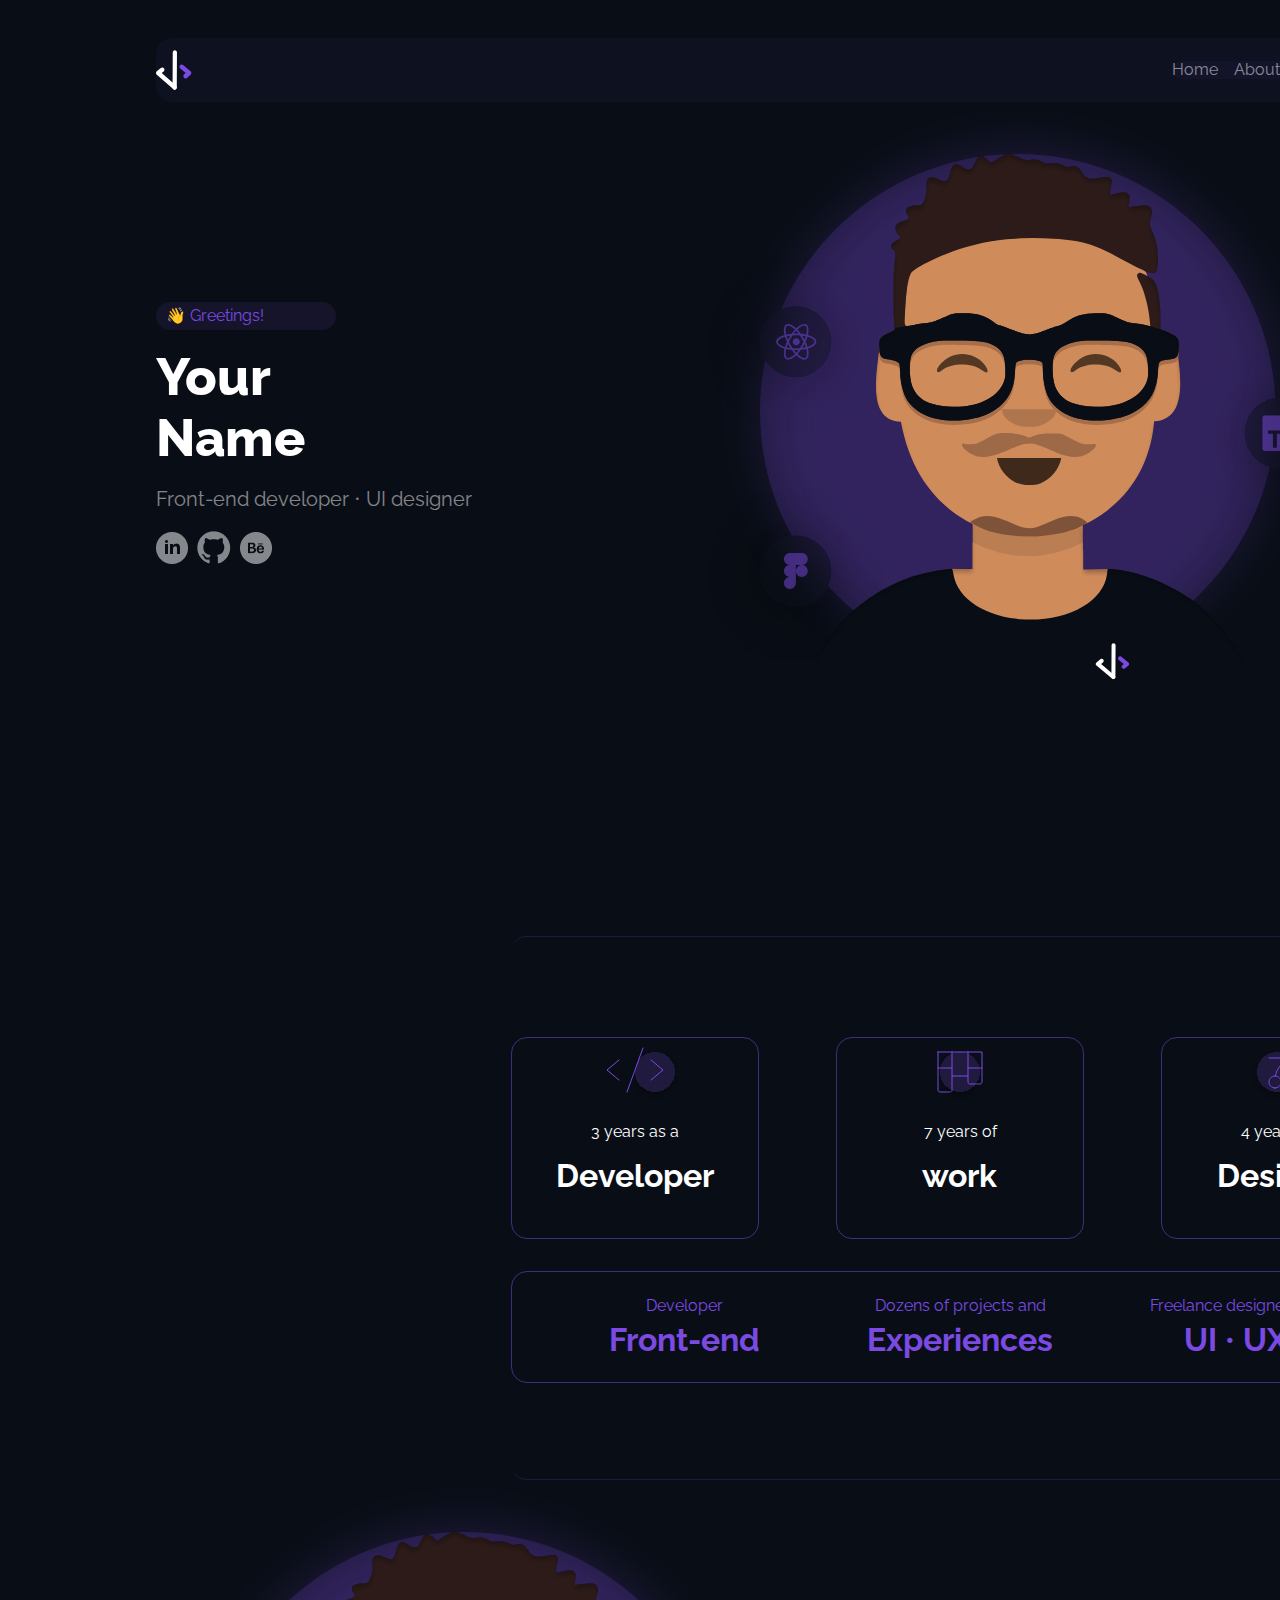
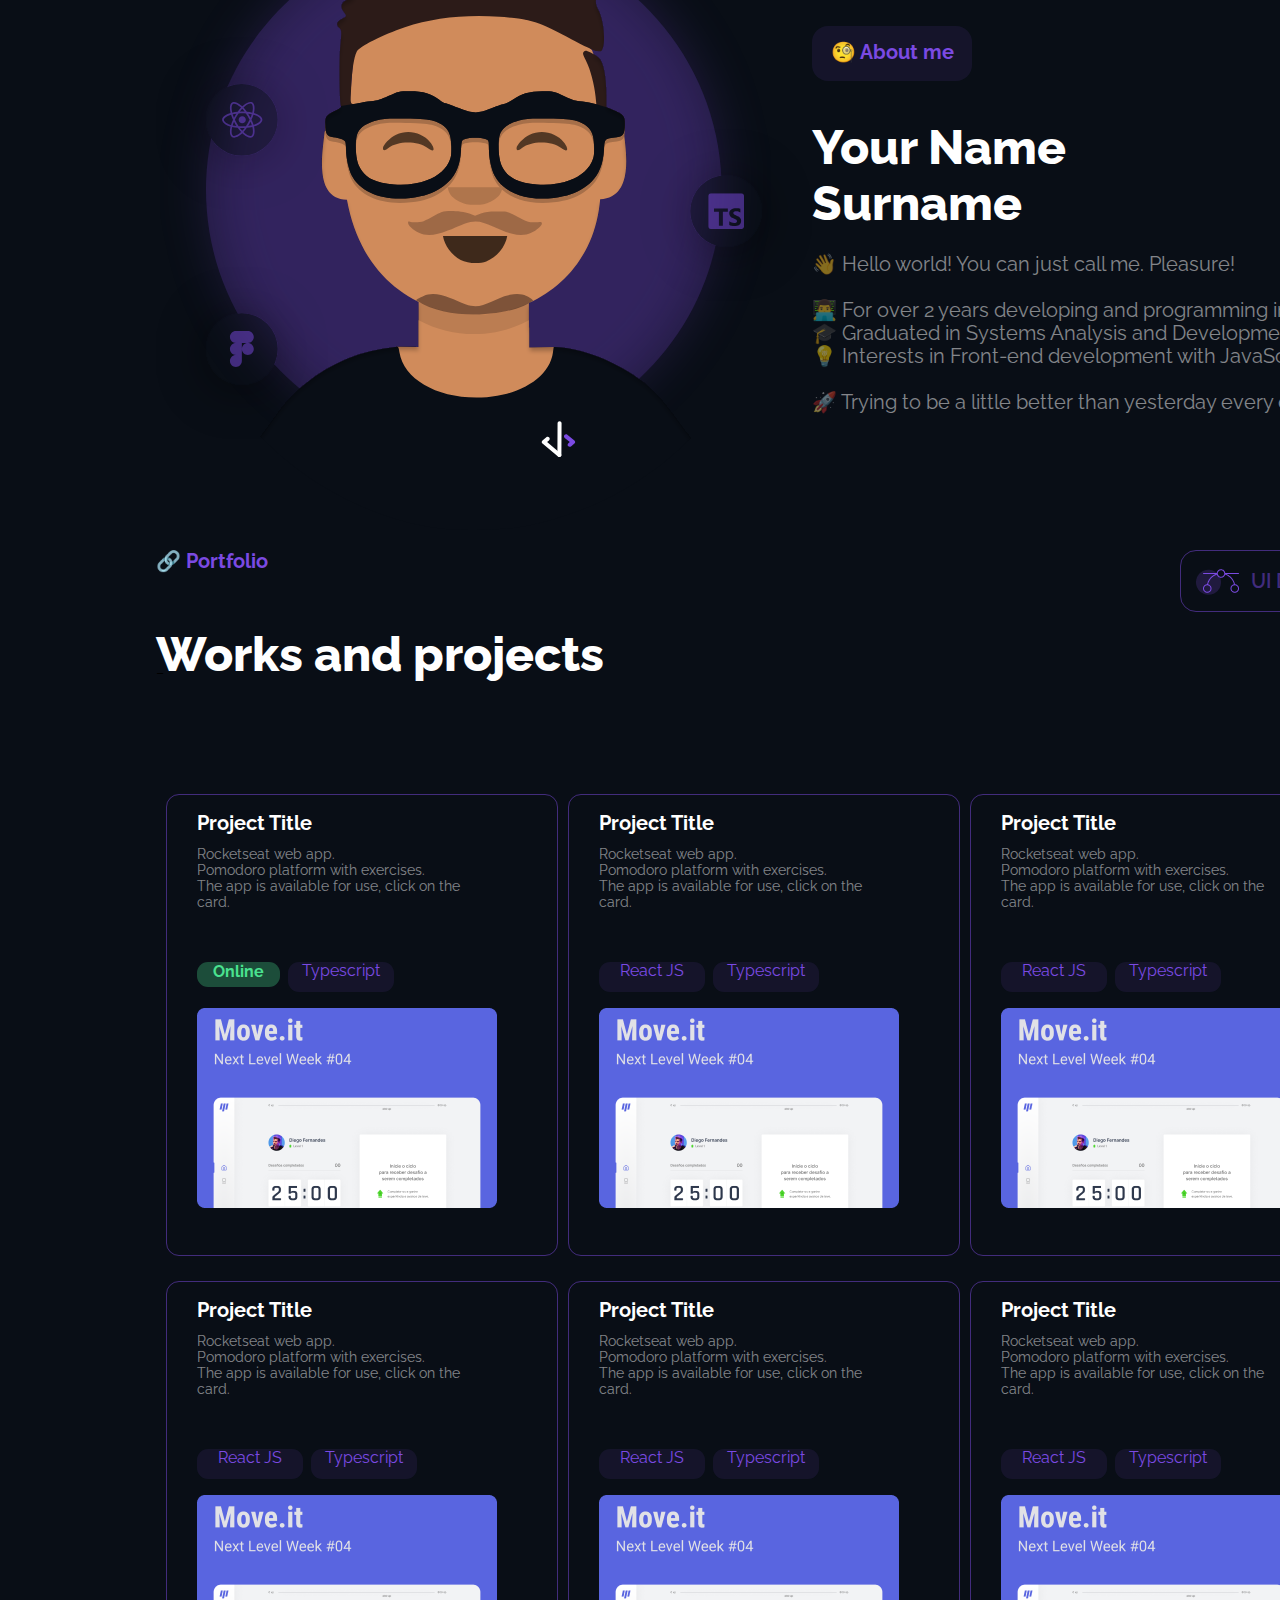
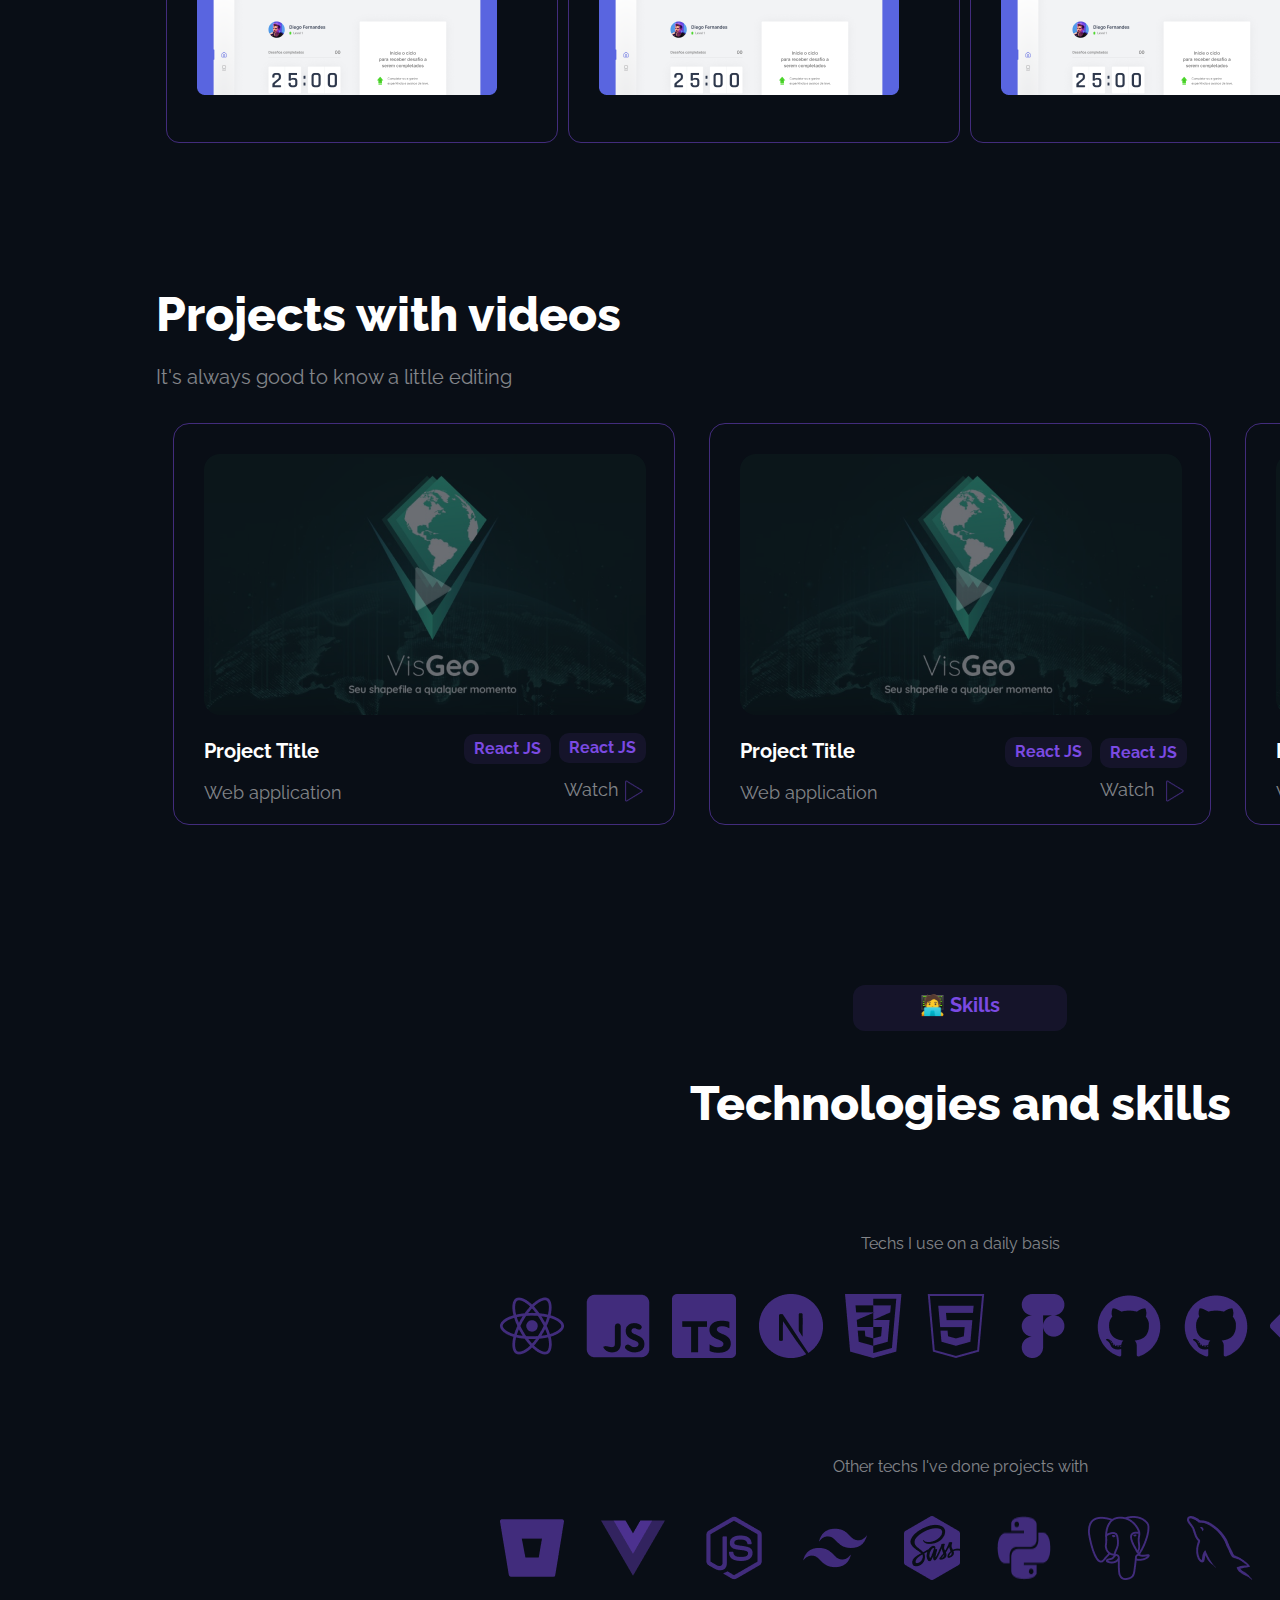
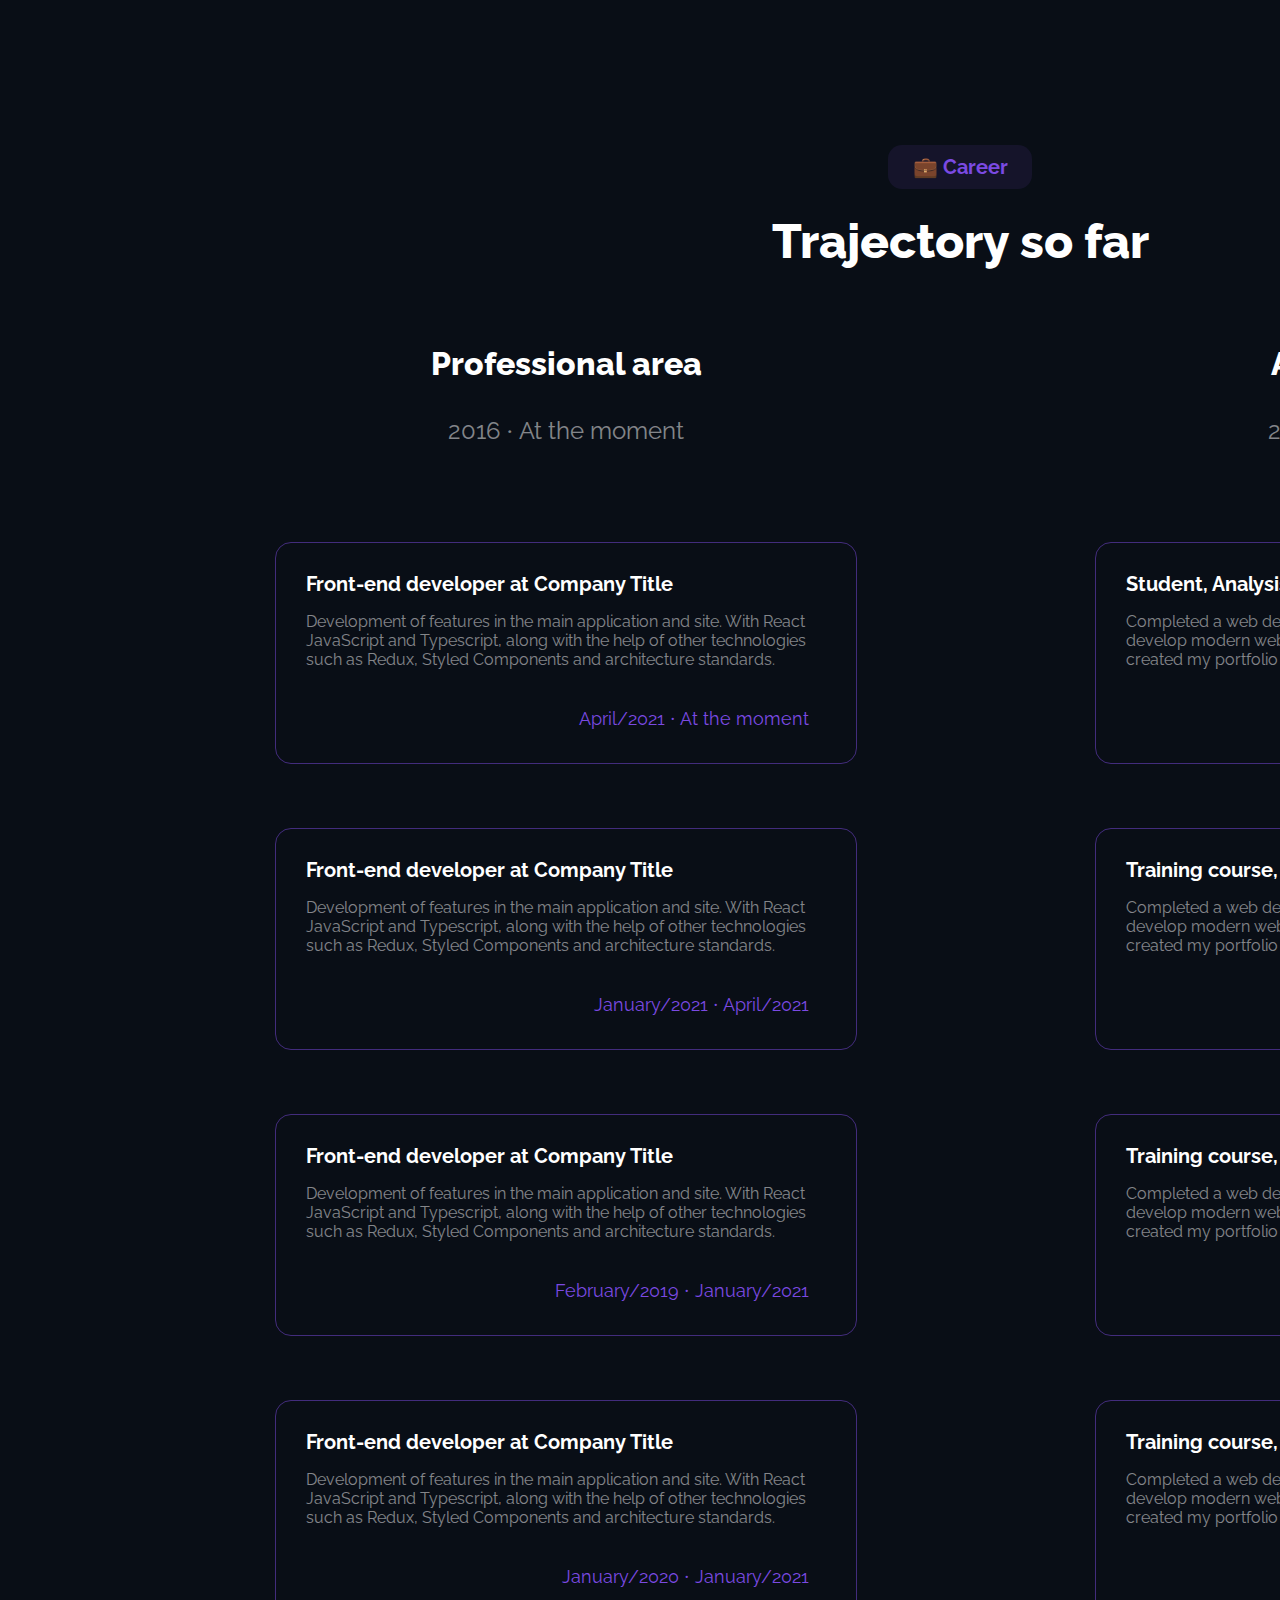
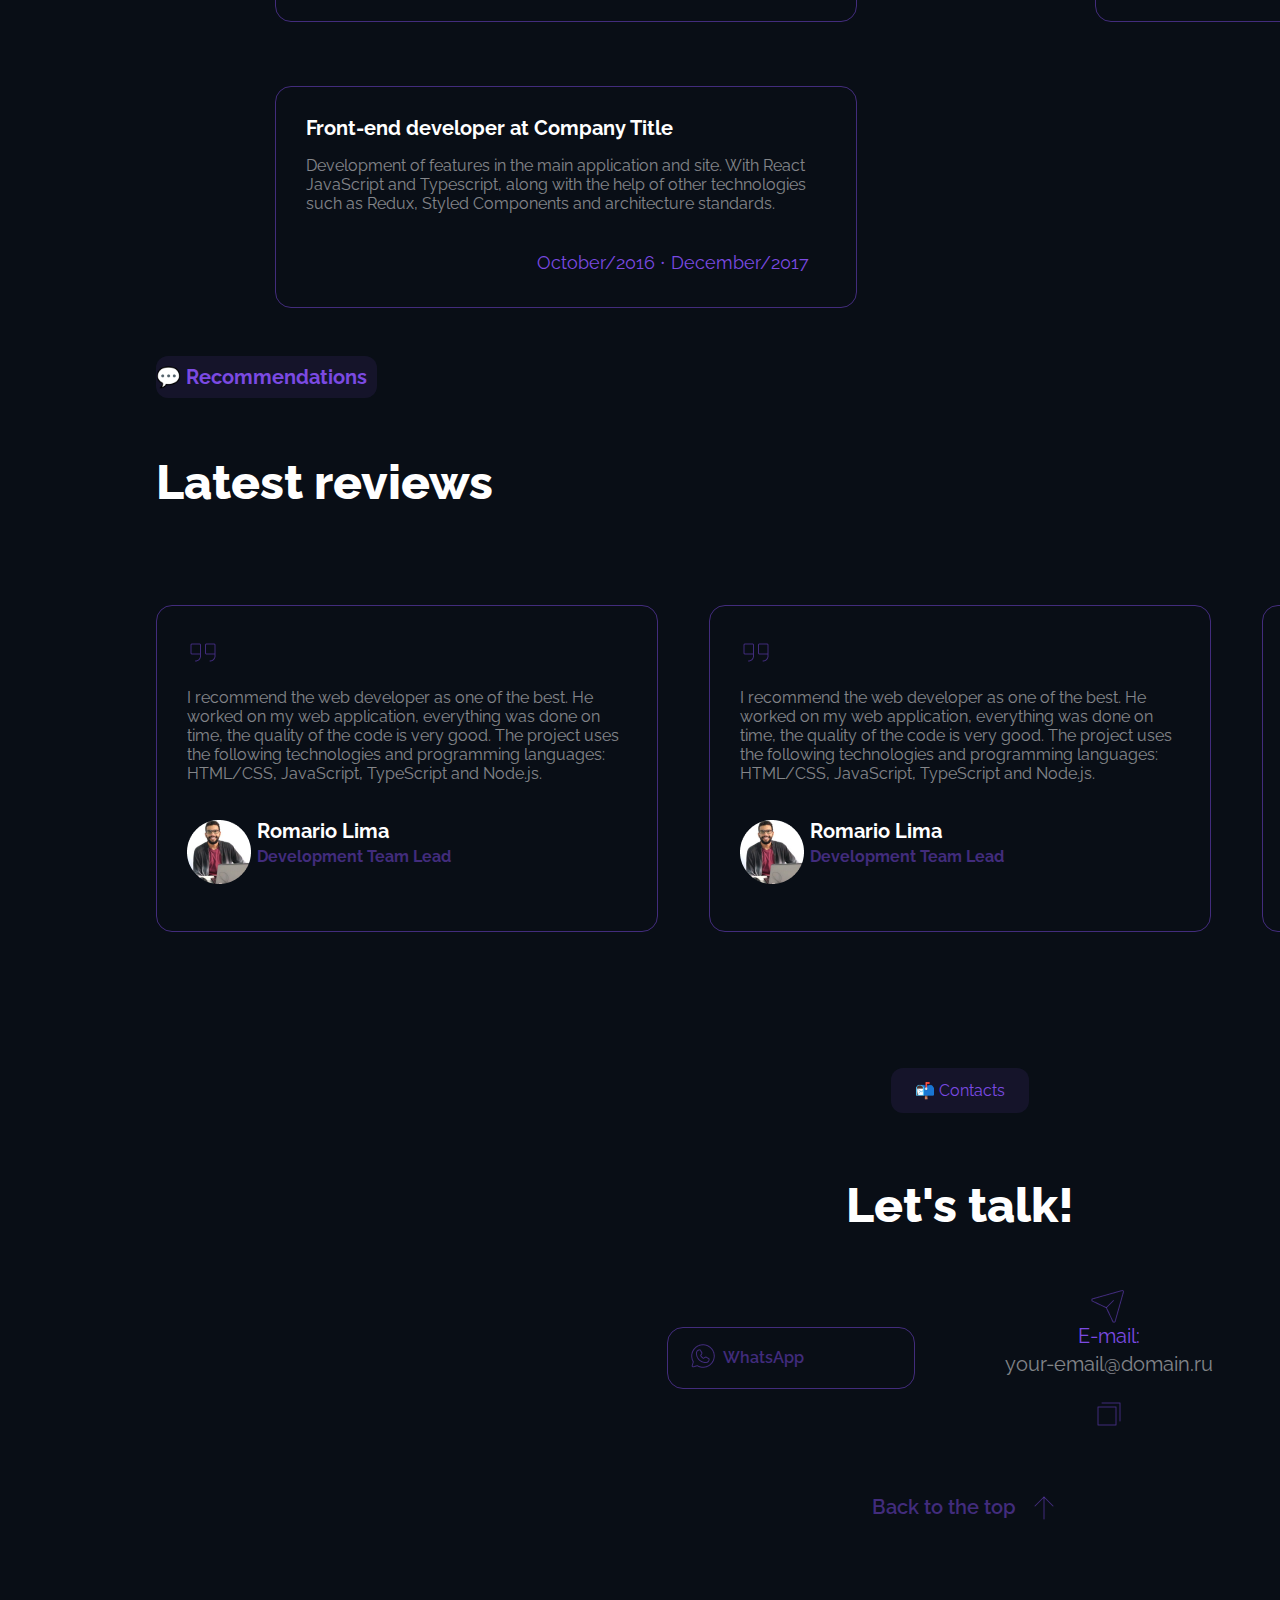
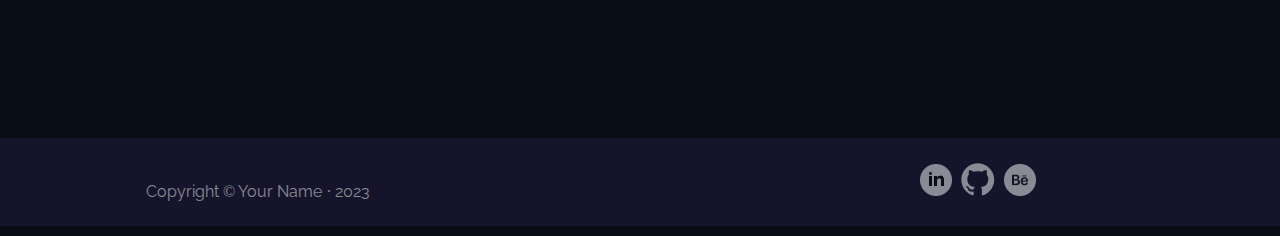
==== commit ef982062: "course project" ====
--- a/index.html
+++ b/index.html
@@ -105,12 +105,7 @@
 
       <!-- start about -->
       <section class="about" id="about">
-        <!-- <img
-          src="./img/avatar-andIcons.svg"
-          alt="avatar-andIcons"
-          class="about-avatar" -->
           <img src="./img/avatar-andIcons.svg" alt="avatar-andIcons" class="header_avatar" />
-        />
         <div class="about-me">
           <p class="about-me_text">🧐 About me</p>
           <br />
--- a/style.css
+++ b/style.css
@@ -618,7 +618,7 @@
   font-weight: 400;
   line-height: 23px;
   letter-spacing: 0em;
-  text-align: justified;
+  text-align: justify;
   width: 528.52px;
   height: 37px;
   top: 3761.24px;
@@ -951,7 +951,9 @@
 }
 
 .career-title_text {
-  margin: 140px auto 24px;
+  /* margin: 140px auto 24px; */
+  margin-left: auto;
+  margin-right: auto;
   font-family: Raleway;
   font-size: 20px;
   font-weight: 700;
@@ -1352,11 +1354,12 @@
 @media screen and (max-width: 768px) {
   body {
     width: auto;
+    overflow-x: hidden;
   }
 
   .container {
-    max-width: auto;
-
+    width: auto;
+    padding: 30px;
     display: grid;
     grid-template-columns: 1fr;
     justify-items: start;
@@ -1392,6 +1395,8 @@
   .header {
     display: flex;
     flex-direction: column;
+    flex-flow: column-reverse;
+    margin-bottom: 0;
   }
 
   .menu-text {
@@ -1413,15 +1418,21 @@
     right: 0px;
     display: flex;
     flex-direction: column;
-    justify-content: space-between;
-    align-items: center;
-    height: auto;
+    flex-flow: nowrap;
+    align-items: flex-start;
+    height: 700px;
     width: auto;
+    border: none;
+    margin: 0px 0px;
+    margin-left: 50px;
+    margin-top: 50px;
+    /* margin-bottom: 69px; */
   }
   .experience-cards {
     position: relative;
-    margin-left: auto;
-    margin-right: auto;
+    margin-left: 100px;
+    margin-right: 0;
+    margin: 0px 0px;
     display: flex;
     flex-direction: column;
     align-items: start;
@@ -1433,7 +1444,7 @@
   }
 
   .experience-description {
-    display: flex;
+    display: none;
     flex-wrap: wrap;
     justify-content: space-between;
     width: 898px;
@@ -1446,9 +1457,21 @@
   .about {
     display: flex;
     flex-direction: column;
-    align-items: center;
     justify-content: space-between;
     margin-top: 50px;
+  }
+
+  .about-me_text {
+    margin-top: 46px;
+  }
+
+  .header_avatar {
+    width: 201px;
+    height: 217px;
+  }
+
+  .header-developer {
+    width: 330px;
   }
 
   .portfólio-title {
@@ -1501,9 +1524,54 @@
     flex-wrap: nowrap;
     height: 499px;
     justify-content: start;
-    align-items: center;
+    align-items: start;
     overflow: auto;
     margin-bottom: 100px;
+  }
+
+  .career-title_text {
+    /* margin: 0; */
+    margin-left: 200px;
+    font-family: Raleway;
+    font-size: 20px;
+    font-weight: 700;
+    /* line-height: 23px; */
+    letter-spacing: 0em;
+    text-align: center;
+    color: #7b4ae2;
+    background-color: #7b4ae21a;
+    width: 130px;
+    height: 30px;
+    border-radius: 14px;
+    padding: 7px;
+    line-height: 30px;
+  }
+
+  .career-title_h2 {
+    width: 463px;
+    height: 60px;
+    top: 5184px;
+    left: 628px;
+    font-family: Raleway;
+    font-size: 48px;
+    font-weight: 800;
+    line-height: 56px;
+    letter-spacing: 0em;
+    text-align: center;
+    margin-top: 24px;
+  }
+
+  .career-professional_p {
+    width: 619.67px;
+  }
+
+  .career-professional {
+    width: 620px;
+  }
+
+  .career-title {
+    margin-left: 60px;
+    max-width: 663px;
   }
 
   .recomendations-title_flex {
@@ -1572,6 +1640,22 @@
     margin-right: 30px;
   }
 
+  .skills-text-h2 {
+    width: 463px;
+    height: 60px;
+    top: 4461px;
+    left: 628px;
+    font-family: Raleway;
+    font-size: 48px;
+    font-weight: 800;
+    line-height: 56px;
+    letter-spacing: 0em;
+    text-align: center;
+    color: #ffffff;
+    margin-top: 24px;
+    margin-bottom: 0;
+  }
+
   /* ----------------- */
 
   body {
@@ -1628,6 +1712,10 @@
     top: 0;
   }
 
+  .header_flex-card {
+    position: fixed;
+  }
+
   .lines-container {
     padding: 40px 20px;
     float: right;
